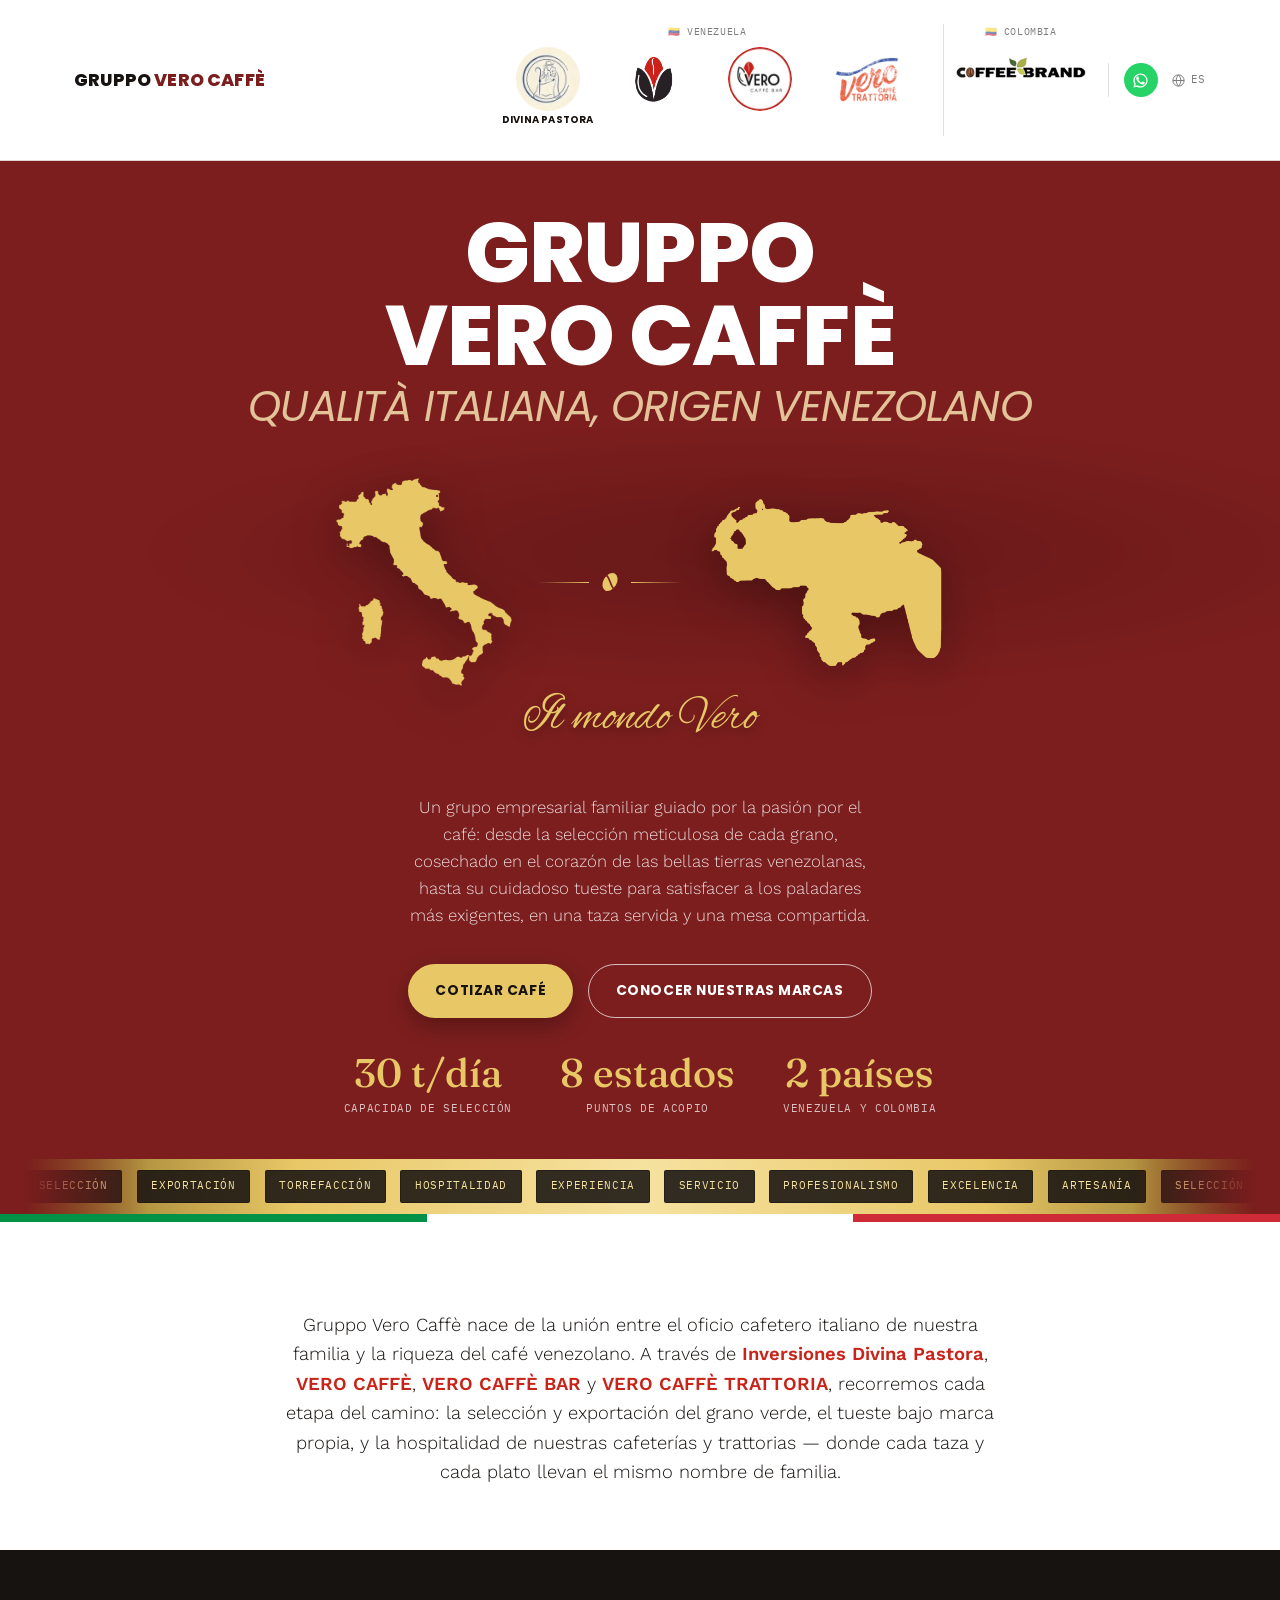
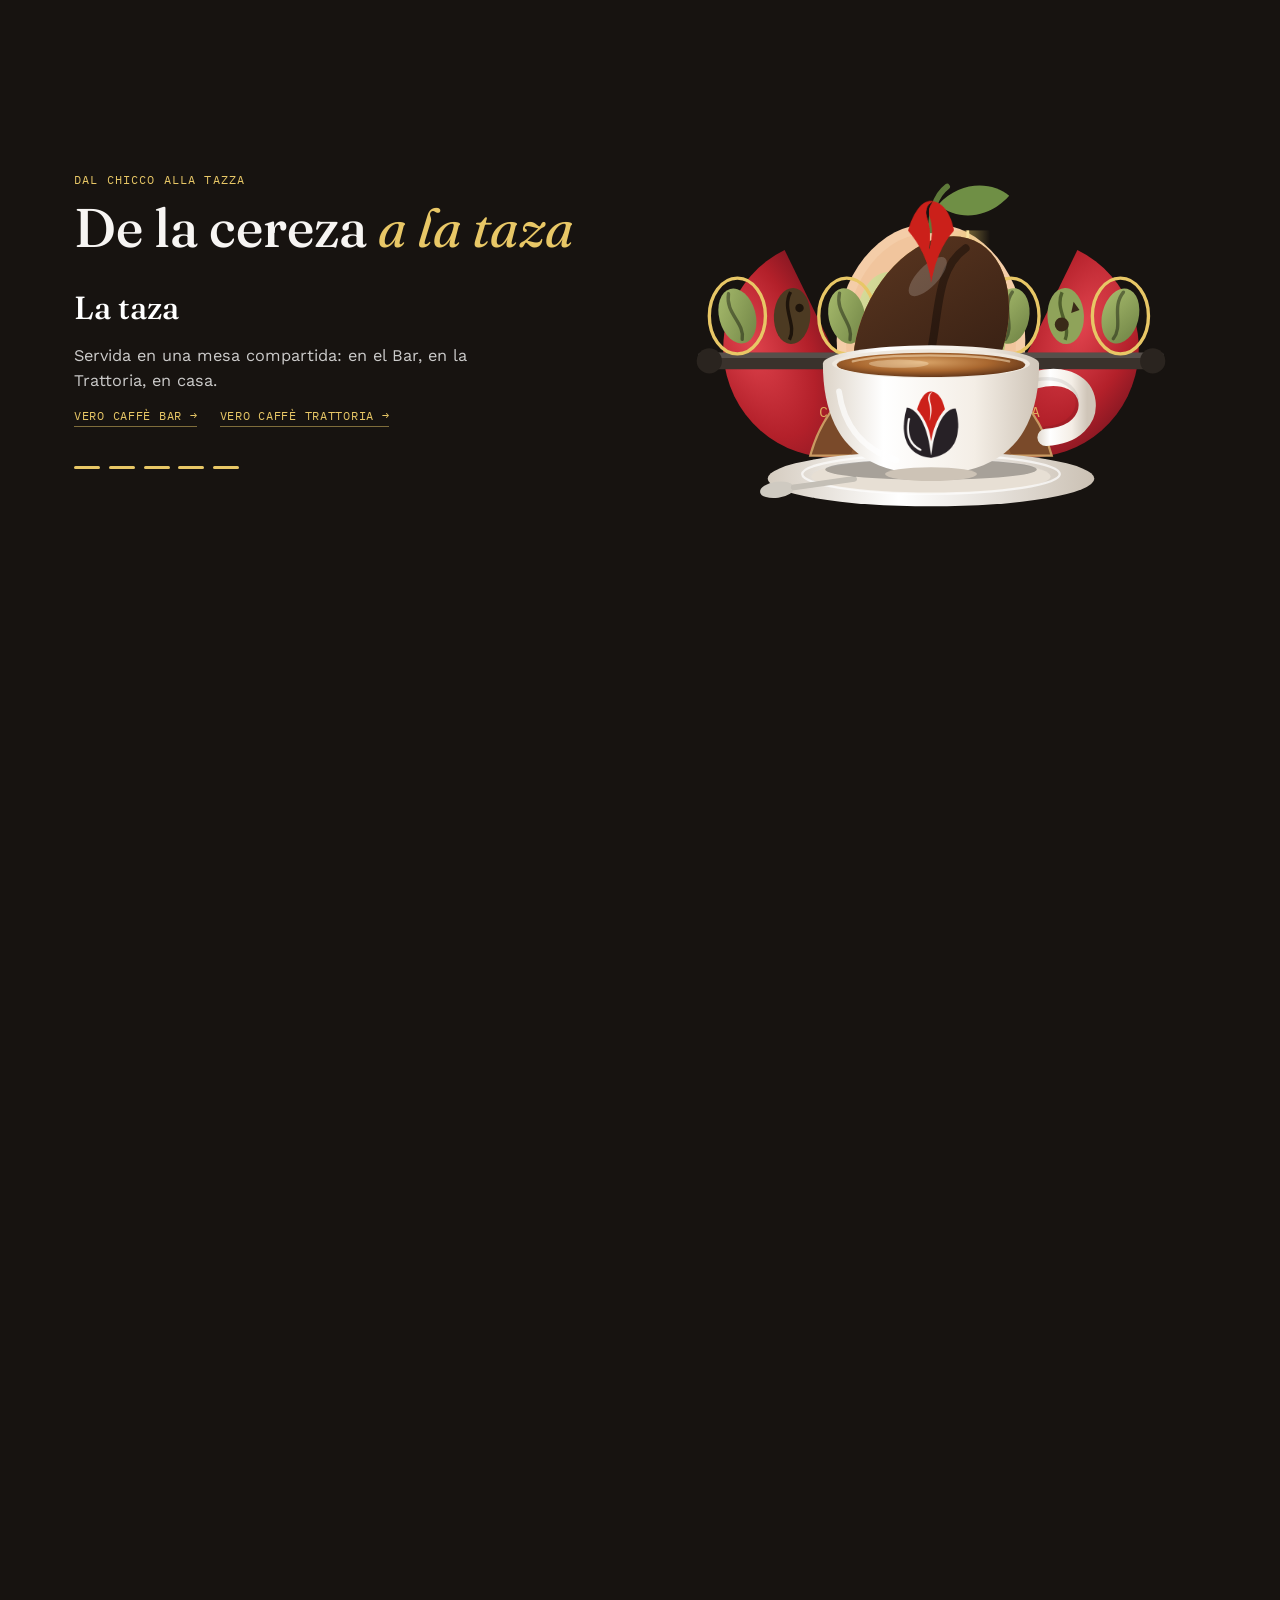
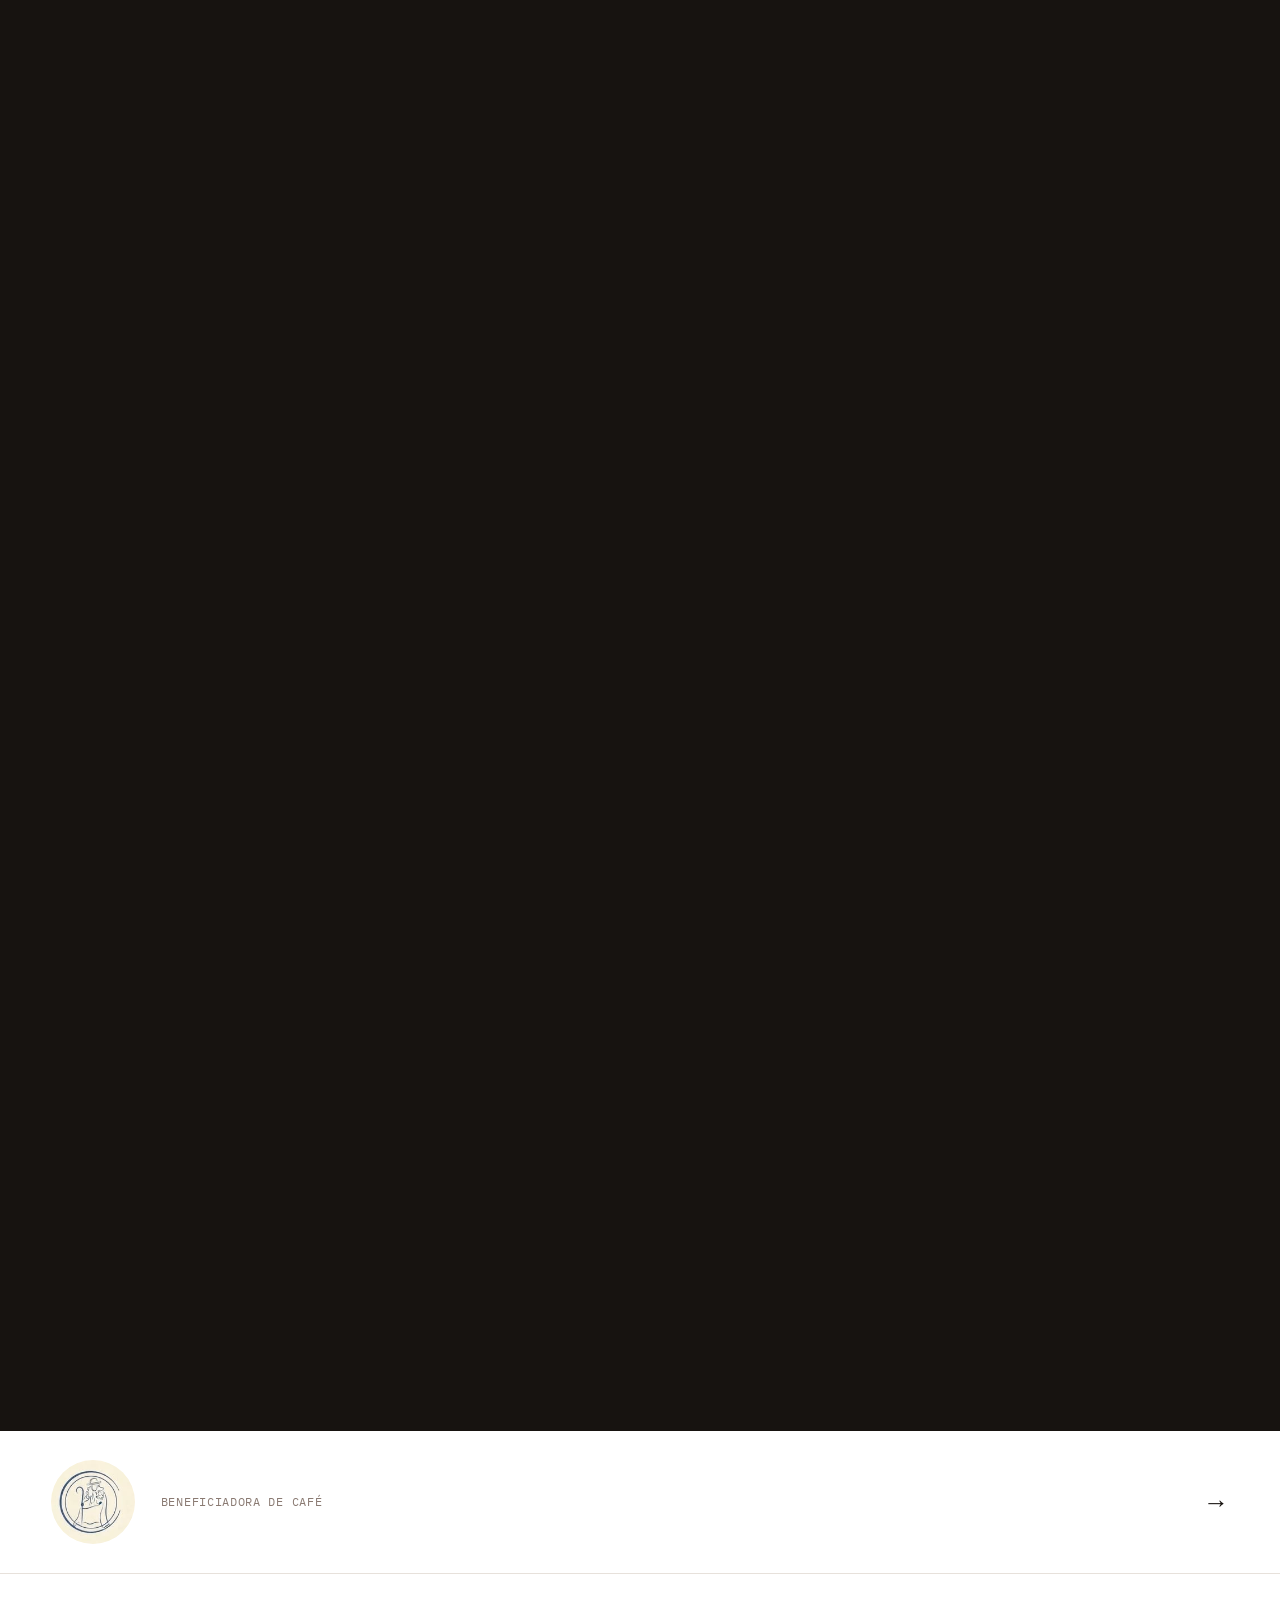
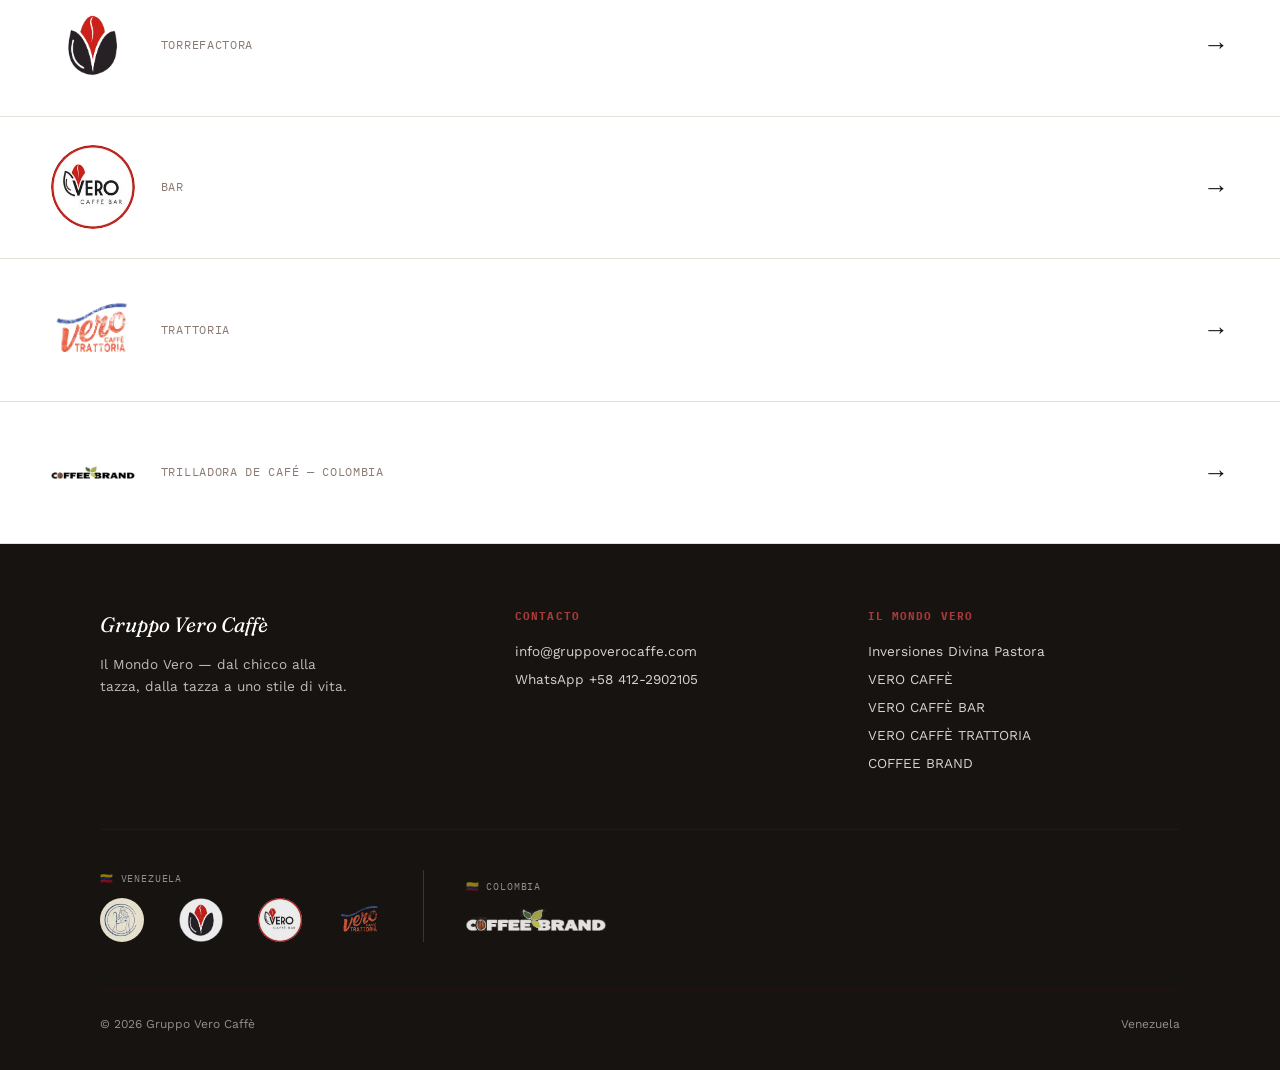
==== index.html @ 120a9f5c "Subir los botones de la portada antes del parrafo en movil para que se vean en la primera pantalla C" ====
<!DOCTYPE html>
<html lang="es">
<head>
<meta charset="UTF-8">
<meta name="viewport" content="width=device-width, initial-scale=1.0">
<title>Gruppo Vero Caffè — Il Mondo Vero</title>
<link rel="preconnect" href="https://fonts.googleapis.com">
<link rel="preconnect" href="https://fonts.gstatic.com" crossorigin>
<link href="https://fonts.googleapis.com/css2?family=Fraunces:ital,opsz,wght@0,9..144,300;0,9..144,500;0,9..144,600;1,9..144,400;1,9..144,500&family=Work+Sans:wght@300;400;500;600&family=IBM+Plex+Mono:wght@400;500&family=Poppins:wght@700;800;900&family=Alex+Brush&display=swap" rel="stylesheet">
<link rel="stylesheet" href="styles.css?v=28">
<style>
  /* Inicio — blanco limpio, acentos rojo/verde (herencia italiana), cada marca con su propio color */
  :root{
    --espresso: #171310;
    --espresso-2: #241C18;
    --brass: #7C1E1E;
    --brass-light: #A83A3A;
    --it-green: #009246;
    --cream: #FFFFFF;
    --cream-2: #F7F5F3;
    --line: #E7E1DB;
    --gold-soft: #E3C39A;
  }
  body{ background:#FFFFFF; }
  header{ background:#ffffff; border-bottom-color:rgba(124,30,30,0.2); }
  .footer-bottom{ border-top-color:rgba(124,30,30,0.2); }
  .footer-logos{ border-top-color:rgba(124,30,30,0.2); }

  .hero{
    background:var(--brass);
    color:var(--cream);
    padding:5rem 1.5rem 4.5rem;
  }
  .hero .eyebrow{ color:var(--gold-soft); }
  .hero .eyebrow::before{ background:var(--gold-soft); }
  h1.hero-title{ text-shadow:none; }
  h1.hero-title em{ color:var(--gold-soft); }
  .hero-sub{ color:rgba(255,255,255,0.82); }
  .hero-loc{ color:rgba(255,255,255,0.6); opacity:0.85; }

  .tag{
    background:#fff;
    border:1px solid var(--line);
    color:var(--brass);
  }

  .brand-card, .brand-card.tint-vero, .brand-card.tint-dp, .brand-card.tint-warm{
    background:#fff;
    border:1px solid var(--line);
    box-shadow:0 4px 16px rgba(30,18,16,0.06);
    border-radius:18px;
  }
  .brand-card:hover{ transform:translateY(-4px); box-shadow:0 10px 26px rgba(30,18,16,0.12); }
  .brand-card span{ color:var(--espresso-2); }
  .brand-card.tint-vero:hover{ border-color:rgba(124,30,30,0.4); }
  .brand-card.tint-dp:hover{ border-color:rgba(0,106,175,0.4); }
  .brand-card.tint-warm:hover{ border-color:rgba(176,141,87,0.4); }

  .tricolore{ display:flex; height:8px; width:100%; }
  .tricolore span{ flex:1; }
  .tricolore span:nth-child(1){ background:#009246; }
  .tricolore span:nth-child(2){ background:#FFFFFF; }
  .tricolore span:nth-child(3){ background:#CE2B37; }

  /* HERO — layout partido, tipografía enorme, ilustración propia */
  .hero{ padding:0; overflow:visible; }
  .hero-split{
    max-width:1320px; margin:0 auto;
    display:grid; grid-template-columns:1fr;
    min-height:0;
  }
  .hero{ --hero-gap:clamp(2rem, 4.2vw, 3.2rem); }
  .hero-copy{ padding:0 1.5rem 0; position:relative; z-index:2; min-width:0; text-align:center; }
  .hero-copy .eyebrow{ margin-bottom:1.8rem; justify-content:center; }
  h1.hero-mega{
    font-family:'Poppins', sans-serif;
    font-weight:800;
    font-size:clamp(2.8rem, 6.6vw, 5.6rem);
    line-height:0.98;
    letter-spacing:-0.01em;
    text-transform:uppercase;
    color:var(--cream);
  }
  h1.hero-mega .line2{
    display:block;
    font-style:italic; font-weight:400;
    color:var(--gold-soft);
    font-size:0.5em;
    margin-top:0.5rem;
  }
  .hero-copy .hero-sub{ margin:var(--hero-gap) auto 0; max-width:46ch; text-align:center; }
  /* Botones y cifras de la portada */
  .hero-cta{
    display:flex; flex-wrap:wrap; justify-content:center; gap:0.9rem;
    margin-top:2.2rem;
  }
  .btn-hero{
    display:inline-flex; align-items:center; justify-content:center;
    padding:0.95rem 1.7rem; border-radius:999px;
    font-family:'Poppins', sans-serif; font-weight:700; font-size:0.86rem;
    letter-spacing:0.04em; text-transform:uppercase;
    transition:transform 0.25s ease, box-shadow 0.25s ease, background 0.25s ease, color 0.25s ease;
  }
  .btn-hero-primary{
    background:#E8C766; color:#171310;
    box-shadow:0 8px 22px rgba(0,0,0,0.28);
  }
  .btn-hero-primary:hover{ transform:translateY(-2px); box-shadow:0 12px 28px rgba(0,0,0,0.34); background:#F6E2A0; }
  .btn-hero-ghost{
    border:1.5px solid rgba(255,255,255,0.7); color:#fff;
  }
  .btn-hero-ghost:hover{ background:#fff; color:var(--brass); transform:translateY(-2px); }
  .btn-hero:focus-visible{ outline:3px solid #fff; outline-offset:3px; }
  .hero-proof{
    list-style:none; display:flex; flex-wrap:wrap; justify-content:center;
    gap:1.2rem 3rem; margin-top:2.2rem;
  }
  .hero-proof li{ text-align:center; min-width:9rem; }
  .hero-proof strong{
    display:block; font-family:'Fraunces', serif; font-weight:500;
    font-size:clamp(1.9rem, 3.4vw, 2.5rem); line-height:1; color:#E8C766;
  }
  .hero-proof span{
    display:block; margin-top:0.4rem;
    font-family:'IBM Plex Mono', monospace; font-size:0.68rem;
    letter-spacing:0.06em; text-transform:uppercase; color:rgba(255,255,255,0.72);
  }
  #marcas{ scroll-margin-top:110px; }

  /* Móvil: los botones suben, antes del párrafo largo */
  @media (max-width:820px){
    .hero-copy{ display:flex; flex-direction:column; align-items:center; }
    .hero-copy .hero-cta{ order:1; margin-top:var(--hero-gap); }
    .hero-copy .hero-sub{ order:2; margin-top:2rem; }
    .hero-copy .hero-proof{ order:3; }
    .hero-copy .hero-tags-wrap{ order:4; align-self:stretch; }
    .btn-hero{ min-width:15.5rem; }
  }

  /* Entrada de la portada: una sola vez, sutil */
  @keyframes heroRise{ from{ opacity:0; transform:translateY(18px); } to{ opacity:1; transform:none; } }
  @keyframes mapFromLeft{ from{ opacity:0; transform:translateX(-26px); } to{ opacity:1; transform:none; } }
  @keyframes mapFromRight{ from{ opacity:0; transform:translateX(26px); } to{ opacity:1; transform:none; } }
  @keyframes linkGrow{ from{ opacity:0; transform:scaleX(0.2); } to{ opacity:1; transform:none; } }
  h1.hero-mega, .hero-art-signature, .hero-copy .hero-sub, .hero-cta, .hero-proof{
    animation:heroRise 0.8s cubic-bezier(.2,.7,.2,1) both;
  }
  h1.hero-mega{ animation-delay:0.05s; }
  .hero-maps .map-it{ animation:mapFromLeft 0.9s cubic-bezier(.2,.7,.2,1) 0.3s both; }
  .hero-maps .map-ve{ animation:mapFromRight 0.9s cubic-bezier(.2,.7,.2,1) 0.3s both; }
  .map-link{ animation:linkGrow 0.7s ease 0.85s both; }
  .hero-art-signature{ animation-delay:1s; }
  .hero-copy .hero-sub{ animation-delay:1.1s; }
  .hero-cta{ animation-delay:1.2s; }
  .hero-proof{ animation-delay:1.3s; }

  .hero-copy .hero-tags-wrap{
    margin-top:2.6rem;
    padding:0.7rem 0;
    background:linear-gradient(90deg, #8a6d24 0%, #e8c766 22%, #f6e2a0 50%, #e8c766 78%, #8a6d24 100%);
    box-shadow:0 4px 18px rgba(0,0,0,0.25);
  }
  .hero-copy .hero-tags-wrap .tag{
    background:rgba(23,19,16,0.88);
    border-color:rgba(23,19,16,0.5);
    color:#F6E2A0;
  }

  .hero-art{
    position:relative;
    display:flex; align-items:center; justify-content:center;
    min-height:0;
    padding:var(--hero-gap) 1.5rem 0;
    background:
      radial-gradient(ellipse 70% 60% at 60% 40%, rgba(0,0,0,0.16), transparent 70%);
  }
  .hero-art svg{ width:min(60%, 280px); height:auto; }
  .hero-art-stack{ display:flex; flex-direction:column; align-items:center; gap:0.4rem; }
  .hero-head{ padding:3.2rem 1.5rem 0; text-align:center; }
  .hero-maps{ display:flex; align-items:center; justify-content:center; gap:clamp(0.6rem, 2.4vw, 1.6rem); }
  .hero-maps img{ height:auto; filter:drop-shadow(0 14px 24px rgba(0,0,0,0.3)); }
  .hero-maps .map-it{ width:clamp(96px, 15vw, 176px); }
  .hero-maps .map-ve{ width:clamp(124px, 20vw, 236px); }
  .map-link{ display:flex; align-items:center; gap:0.5rem; }
  .map-line{ display:block; width:clamp(18px, 4vw, 56px); height:1px; background:linear-gradient(90deg, transparent, #E8C766); }
  .map-line:last-child{ background:linear-gradient(90deg, #E8C766, transparent); }
  .hero-art .map-bean{ width:clamp(16px, 2.2vw, 26px); height:auto; flex:0 0 auto; }
  .hero-art-signature{
    font-family:'Alex Brush', cursive;
    font-size:clamp(2.1rem, 4.2vw, 3rem);
    line-height:1.05;
    color:#E8C766;
    text-shadow:0 4px 12px rgba(0,0,0,0.35);
  }
  .hero-art-caption{ display:none; }

  /* BRAND INDEX — lista editorial en vez de tarjetas */
  .brand-index{ border-top:1px solid var(--espresso); }
  .brand-index-item{
    display:flex; align-items:center; gap:1.6rem;
    padding:1.8rem clamp(1.5rem,4vw,4rem);
    border-bottom:1px solid var(--line);
    position:relative; overflow:hidden;
  }
  .brand-index-item::before{
    content:""; position:absolute; inset:0;
    background:var(--row-accent, var(--brass));
    transform:translateX(-101%);
    transition:transform 0.45s cubic-bezier(.65,0,.35,1);
    z-index:0;
  }
  .brand-index-item:hover::before{ transform:translateX(0); }
  .brand-index-logo-box{
    width:84px; height:84px; flex:0 0 auto;
    display:flex; align-items:center; justify-content:center;
    position:relative; z-index:1;
  }
  .brand-index-logo{
    max-width:100%; max-height:100%; width:auto; height:auto;
    object-fit:contain; display:block;
    filter:none;
  }
  .brand-index-logo.round{
    width:84px; height:84px; border-radius:50%; object-fit:cover;
  }
  .brand-index-tag{
    font-family:'IBM Plex Mono', monospace; font-size:0.72rem;
    letter-spacing:0.06em; text-transform:uppercase; color:#8a7a72;
    position:relative; z-index:1; transition:color 0.3s ease;
    min-width:14ch;
  }
  .brand-index-arrow{
    font-size:1.6rem; font-family:'Fraunces', serif; position:relative; z-index:1;
    transition:transform 0.35s ease, color 0.3s ease;
    margin-left:auto;
  }
  .brand-index-item:hover .brand-index-tag,
  .brand-index-item:hover .brand-index-arrow{ color:#fff; }
  .brand-index-item:hover .brand-index-arrow{ transform:translateX(10px); }
  @media (max-width:640px){
    .brand-index-item{ gap:1rem; padding:1.4rem 1.5rem; }
    .brand-index-logo-box{ width:56px; height:56px; }
    .brand-index-logo.round{ width:56px; height:56px; }
    .brand-index-tag{ font-size:0.62rem; min-width:0; }
  }

  /* HISTORIA — de la cereza a la taza (avanza con el scroll) */
  .story{ --hdr:96px; --open:0; --selin:0; --sel:0; --bean:0; --roast:0; --grind:0; --cup:0; --pop:0;
    position:relative; height:520vh; background:var(--espresso); color:#F7F5F3; }
  .story-stage{
    position:sticky; top:var(--hdr); height:calc(100vh - var(--hdr)); min-height:520px;
    max-width:1180px; margin:0 auto; padding:0 1.5rem;
    display:grid; grid-template-columns:1fr 1fr; align-items:center; gap:2rem;
  }
  .story-copy{ position:relative; min-height:15rem; }
  .story-kicker{ font-family:'IBM Plex Mono', monospace; font-size:0.72rem; letter-spacing:0.1em; text-transform:uppercase; color:#E8C766; }
  .story-title{ font-family:'Fraunces', serif; font-weight:500; font-size:clamp(2rem, 4.4vw, 3.4rem); line-height:1.05; margin:0.6rem 0 1.6rem; }
  .story-title em{ font-style:italic; font-weight:400; color:#E8C766; }
  .story-steps{ position:relative; min-height:9.5rem; }
  .story-step{ position:absolute; inset:0 auto auto 0; opacity:0; transform:translateY(14px); transition:opacity .5s ease, transform .5s ease; pointer-events:none; max-width:40ch; }
  .story-step.on{ opacity:1; transform:none; pointer-events:auto; }
  .story-step h3{ font-family:'Fraunces', serif; font-weight:500; font-size:clamp(1.5rem, 2.6vw, 2rem); color:#fff; }
  .story-step p{ margin-top:0.6rem; color:rgba(255,255,255,0.78); font-size:1.02rem; line-height:1.55; }
  .story-links{ display:flex; flex-wrap:wrap; gap:0.5rem 1.4rem; margin-top:0.9rem; }
  .story-step a{ display:inline-block; color:#E8C766; font-family:'IBM Plex Mono', monospace; font-size:0.74rem; letter-spacing:0.06em; text-transform:uppercase; border-bottom:1px solid rgba(232,199,102,0.5); }
  .story-dots{ display:flex; gap:0.55rem; margin-top:2rem; }
  .story-dots span{ width:26px; height:3px; border-radius:2px; background:rgba(255,255,255,0.22); transition:background .4s ease; }
  .story-dots span.on{ background:#E8C766; }
  .story-art{ display:flex; justify-content:center; }
  .story-art svg{ width:min(100%, 460px); height:auto; overflow:visible; }
  .story-art svg *{ transform-box:view-box; }

  /* capas de la escena: solo opacity y transform */
  #st-cherry{ opacity:calc(1 - var(--selin)); }
  #st-half-l{ transform-origin:200px 310px; transform:translateX(calc(var(--open) * -44px)) rotate(calc(var(--open) * -26deg)); }
  #st-half-r{ transform-origin:200px 310px; transform:translateX(calc(var(--open) * 44px)) rotate(calc(var(--open) * 26deg)); }
  #st-pulp{ opacity:clamp(0, calc(var(--open) * 2), 1); }
  #st-twin{ transform-origin:200px 216px; transform:scale(calc(0.8 + var(--open) * 0.2)); }
  #st-leaf{ transform-origin:200px 122px; opacity:calc(1 - var(--open)); transform:rotate(calc(var(--open) * 30deg)); }
  #st-beanwrap{ transform-origin:200px 215px; opacity:calc(var(--bean) * (1 - var(--grind))); transform:scale(calc(0.7 + var(--bean) * 0.3 - var(--grind) * 0.35)); }
  #st-sort{ opacity:calc(var(--selin) * (1 - var(--bean))); transform-origin:200px 300px; transform:translateY(-62px) scale(1.22); }
  .sb-x{ opacity:calc(1 - clamp(0, (var(--sel) - var(--t)) * 6, 1)); transform:translateY(calc(clamp(0, (var(--sel) - var(--t)) * 6, 1) * 92px)); }
  .sb-g .sb-ring{ opacity:clamp(0, calc((var(--sel) - var(--t) - 0.04) * 6), 1); }
  #st-scan{ transform:translateX(calc(34px + var(--sel) * 332px)); opacity:calc(clamp(0, var(--sel) * 20, 1) * clamp(0, (1 - var(--sel)) * 20, 1)); }
  .st-lbl{ font-family:'IBM Plex Mono', monospace; font-size:11px; letter-spacing:.14em; fill:#E8C766; opacity:.85; }
  #st-bean-md{ opacity:clamp(0, calc(var(--roast) * 2), 1); }
  #st-bean-dk{ opacity:clamp(0, calc(var(--roast) * 2 - 1), 1); }
  #st-glow{ opacity:calc(var(--roast) * (1 - var(--grind)) * .9); }
  #st-heat{ opacity:calc(var(--roast) * (1 - var(--grind))); }
  #st-heat path{ animation:stHeat 1.6s ease-in-out infinite; }
  #st-heat path:nth-child(2){ animation-delay:.25s; } #st-heat path:nth-child(3){ animation-delay:.5s; }
  #st-ground{ opacity:calc(var(--grind) * (1 - var(--cup))); transform-origin:200px 300px; transform:scale(calc(0.6 + var(--grind) * 0.4)); }
  #st-cup{ opacity:var(--cup); transform:translateY(calc((1 - var(--cup)) * 26px)); }
  #st-steam path{ animation:stSteam 3s ease-in-out infinite; opacity:0; }
  #st-pop{ transform-origin:200px 168px; opacity:var(--pop); transform:translateY(calc((1 - var(--pop)) * 46px)) scale(calc(0.35 + var(--pop) * 0.65)); }
  #st-pop-in{ animation:stFloat 3.4s ease-in-out infinite; }
  @keyframes stFloat{ 0%,100%{ transform:translateY(0); } 50%{ transform:translateY(-7px); } }
  #st-steam path:nth-child(2){ animation-delay:.9s; } #st-steam path:nth-child(3){ animation-delay:1.8s; }
  @keyframes stHeat{ 0%,100%{ transform:translateY(0); opacity:.55; } 50%{ transform:translateY(-8px); opacity:1; } }
  @keyframes stSteam{ 0%{ transform:translateY(10px); opacity:0; } 35%{ opacity:.75; } 100%{ transform:translateY(-26px); opacity:0; } }

  /* sin movimiento (o sin JS): todo visible, en lista */
  .story.static{ height:auto; }
  .story.static .story-stage{ position:static; height:auto; padding-top:4rem; padding-bottom:4rem; --open:1; --selin:1; --sel:1; --bean:1; --roast:1; --grind:1; --cup:1; --pop:1; }
  .story.static #st-cup{ --cup:1; }
  .story.static .story-steps{ min-height:0; display:grid; gap:1.6rem; }
  .story.static .story-step{ position:static; opacity:1; transform:none; }
  .story.static .story-dots{ display:none; }
  .story.static .story-steam, .story.static #st-steam path{ animation:none; }
  @media (prefers-reduced-motion: reduce){ #st-heat path, #st-steam path, #st-pop-in{ animation:none; } }
  @media (max-width:820px){
    .story{ height:440vh; }
    .story-stage{ grid-template-columns:1fr; grid-template-rows:auto 1fr; align-content:start; gap:0.5rem; padding-top:1rem; min-height:0; }
    .story-art{ order:-1; } .story-art svg{ width:min(64vw, 250px); }
    .story-title{ margin-bottom:0.8rem; font-size:1.8rem; }
    .story-copy{ text-align:center; } .story-step{ left:0; right:0; margin:0 auto; } .story-links{ justify-content:center; }
    .story-dots{ justify-content:center; margin-top:1rem; }
    .story-steps{ min-height:12.5rem; }
    .story-step p{ font-size:.95rem; }
  }
</style>
</head>
<body>

<header>
  <nav>
    <a href="index.html" class="brand">Gruppo <span>Vero Caffè</span></a>
    <button class="nav-toggle" aria-label="Abrir menú" aria-expanded="false" id="navToggle">☰</button>
    <div class="navlinks" id="navLinks">
  <div class="nav-country-group">
    <span class="nav-country-label">🇻🇪 Venezuela</span>
    <div class="nav-country-logos">
      <a href="divina-pastora.html" class="nav-logo-link nav-logo-stack"><img src="assets/divina-ig-profile.jpg?v=1" class="nav-logo round" alt="Divina Pastora"><span class="nav-logo-caption">Divina Pastora</span></a>
      <a href="vero-caffe.html" class="nav-logo-link"><img src="assets/vero-mark.png?v=1" class="nav-logo" alt="Vero Caffè"></a>
      <a href="vero-caffe-bar.html" class="nav-logo-link"><img src="assets/verocaffebar-logo.jpg?v=1" class="nav-logo round" alt="Vero Caffè Bar"></a>
      <a href="vero-caffe-trattoria.html" class="nav-logo-link"><img src="assets/trattoria-logo-icon.png?v=1" class="nav-logo" alt="Vero Caffè Trattoria"></a>
    </div>
  </div>
  <div class="nav-country-divider"></div>
  <div class="nav-country-group">
    <span class="nav-country-label">🇨🇴 Colombia</span>
    <div class="nav-country-logos">
      <a href="coffee-brand.html" class="nav-logo-link"><img src="assets/coffeebrand-icon.png?v=3" class="nav-logo-wordmark" alt="Coffee Brand"></a>
    </div>
  </div>
      <div class="header-icons">
        <a href="https://wa.me/584122902105" target="_blank" rel="noopener" aria-label="WhatsApp" class="ic-whatsapp"><svg viewBox="0 0 24 24" fill="currentColor"><path d="M17.47 14.38c-.3-.15-1.76-.87-2.03-.97-.27-.1-.47-.15-.67.15-.2.3-.77.97-.94 1.16-.17.2-.35.22-.64.08-.3-.15-1.26-.46-2.39-1.48-.88-.79-1.48-1.76-1.65-2.06-.17-.3-.02-.46.13-.6.13-.14.3-.35.44-.52.15-.17.2-.3.3-.5.1-.2.05-.37-.02-.52-.08-.15-.67-1.61-.92-2.21-.24-.58-.49-.5-.67-.51-.17 0-.37-.01-.57-.01-.2 0-.52.07-.79.37-.27.3-1.04 1.02-1.04 2.48s1.07 2.87 1.21 3.07c.15.2 2.1 3.2 5.08 4.49.71.3 1.26.49 1.69.62.72.23 1.36.2 1.87.12.57-.09 1.76-.72 2.01-1.42.25-.69.25-1.29.17-1.41-.07-.13-.27-.2-.57-.35z"/><path d="M12 2C6.49 2 2 6.49 2 12c0 1.76.46 3.48 1.35 5L2 22l5.13-1.34A9.96 9.96 0 0 0 12 22c5.51 0 10-4.49 10-10S17.51 2 12 2zm0 18.16h-.003a8.2 8.2 0 0 1-4.176-1.144l-.3-.178-3.043.792.813-2.968-.196-.305A8.18 8.18 0 0 1 3.84 12c0-4.52 3.68-8.2 8.2-8.2 2.19 0 4.25.85 5.8 2.4a8.15 8.15 0 0 1 2.4 5.8c0 4.52-3.68 8.16-8.24 8.16z"/></svg></a>
        <details class="lang-switch">
        <summary><svg viewBox="0 0 24 24" fill="none" stroke="currentColor" stroke-width="1.6"><circle cx="12" cy="12" r="9"/><path d="M3 12h18M12 3c2.4 2.5 3.7 5.7 3.7 9s-1.3 6.5-3.7 9c-2.4-2.5-3.7-5.7-3.7-9s1.3-6.5 3.7-9z"/></svg><span>ES</span></summary>
        <div class="lang-menu">
          <a href="#" class="active">Español <small>ES</small></a>
          <a href="#" class="soon">English <small>próx.</small></a>
          <a href="#" class="soon">Italiano <small>próx.</small></a>
          <a href="#" class="soon">Русский <small>próx.</small></a>
          <a href="#" class="soon">中文 <small>próx.</small></a>
        </div>
      </details>
      </div>
    </div>
  </nav>
</header>

<section class="hero" id="inicio">
  <div class="hero-split">
    <div class="hero-head">
      <h1 class="hero-mega">Gruppo<br>Vero Caffè<span class="line2">Qualità italiana, origen venezolano</span></h1>
    </div>
    <div class="hero-art">
      <div class="hero-art-stack">
        <div class="hero-maps">
          <img class="map-it" src="assets/italy-map-gold.png?v=1" alt="Mapa de Italia">
          <div class="map-link" aria-hidden="true">
            <span class="map-line"></span>
            <svg class="map-bean" viewBox="0 0 24 24"><ellipse cx="12" cy="12" rx="6.2" ry="9" transform="rotate(30 12 12)" fill="#E8C766"/><path d="M8.6 5.8c3.6 2.6 3.6 9.8 6.8 12.4" stroke="#7C1E1E" stroke-width="1.5" fill="none" stroke-linecap="round"/></svg>
            <span class="map-line"></span>
          </div>
          <img class="map-ve" src="assets/venezuela-map-gold.png?v=1" alt="Mapa de Venezuela">
        </div>
        <span class="hero-art-signature">Il mondo Vero</span>
      </div>
      <div class="hero-art-caption">Il Mondo Vero — dal chicco alla tazza, dalla tazza a uno stile di vita</div>
    </div>
    <div class="hero-copy">
      <p class="hero-sub">Un grupo empresarial familiar guiado por la pasión por el café: desde la selección meticulosa de cada grano, cosechado en el corazón de las bellas tierras venezolanas, hasta su cuidadoso tueste para satisfacer a los paladares más exigentes, en una taza servida y una mesa compartida.</p>
      <div class="hero-cta">
        <a href="divina-pastora.html#cotizacion" class="btn-hero btn-hero-primary">Cotizar café</a>
        <a href="#marcas" class="btn-hero btn-hero-ghost">Conocer nuestras marcas</a>
      </div>
      <ul class="hero-proof" aria-label="Cifras del grupo">
        <li><strong>30 t/día</strong><span>Capacidad de selección</span></li>
        <li><strong>8 estados</strong><span>Puntos de acopio</span></li>
        <li><strong>2 países</strong><span>Venezuela y Colombia</span></li>
      </ul>
      <div class="hero-tags-wrap">
        <div class="hero-tags">
          <span class="tag">SELECCIÓN</span>
          <span class="tag">EXPORTACIÓN</span>
          <span class="tag">TORREFACCIÓN</span>
          <span class="tag">HOSPITALIDAD</span>
          <span class="tag">EXPERIENCIA</span>
          <span class="tag">SERVICIO</span>
          <span class="tag">PROFESIONALISMO</span>
          <span class="tag">EXCELENCIA</span>
          <span class="tag">ARTESANÍA</span>
          <span class="tag" aria-hidden="true">SELECCIÓN</span>
          <span class="tag" aria-hidden="true">EXPORTACIÓN</span>
          <span class="tag" aria-hidden="true">TORREFACCIÓN</span>
          <span class="tag" aria-hidden="true">HOSPITALIDAD</span>
          <span class="tag" aria-hidden="true">EXPERIENCIA</span>
          <span class="tag" aria-hidden="true">SERVICIO</span>
          <span class="tag" aria-hidden="true">PROFESIONALISMO</span>
          <span class="tag" aria-hidden="true">EXCELENCIA</span>
          <span class="tag" aria-hidden="true">ARTESANÍA</span>
        </div>
      </div>
    </div>
  </div>
</section>

<div class="tricolore"><span></span><span></span><span></span></div>

<section class="intro">
  <p>Gruppo Vero Caffè nace de la unión entre el oficio cafetero italiano de nuestra familia y la riqueza del café venezolano. A través de <strong>Inversiones Divina Pastora</strong>, <strong>VERO CAFFÈ</strong>, <strong>VERO CAFFÈ BAR</strong> y <strong>VERO CAFFÈ TRATTORIA</strong>, recorremos cada etapa del camino: la selección y exportación del grano verde, el tueste bajo marca propia, y la hospitalidad de nuestras cafeterías y trattorias — donde cada taza y cada plato llevan el mismo nombre de familia.</p>
</section>

<section class="story static" id="historia" aria-label="De la cereza a la taza">
  <div class="story-stage">
    <div class="story-copy">
      <div class="story-kicker">Dal chicco alla tazza</div>
      <h2 class="story-title">De la cereza <em>a la taza</em></h2>
      <div class="story-steps">
        <div class="story-step on" data-step="0">
          <h3>La cereza</h3>
          <p>Madura en las montañas cafeteras de Venezuela. Dentro de cada fruto se esconden dos granos.</p>
        </div>
        <div class="story-step" data-step="1">
          <h3>La selección</h3>
          <p>Cada grano pasa por clasificación óptica y por tamaño, densidad y color. Solo el mejor sigue adelante.</p>
          <div class="story-links">
            <a href="divina-pastora.html">Inversiones Divina Pastora →</a>
            <a href="coffee-brand.html">Coffee Brand →</a>
          </div>
        </div>
        <div class="story-step" data-step="2">
          <h3>El tueste</h3>
          <p>El grano verde, ya seleccionado por tamaño, densidad y color, se lleva a su punto con técnica italiana.</p>
<div class="story-links">
          <a href="vero-caffe.html">Vero Caffè →</a>
          </div>
        </div>
        <div class="story-step" data-step="3">
          <h3>La molienda</h3>
          <p>Se muele justo antes de servir, para que el café conserve todas sus propiedades sensoriales.</p>
<div class="story-links">
          <a href="vero-caffe.html">Vero Caffè →</a>
          </div>
        </div>
        <div class="story-step" data-step="4">
          <h3>La taza</h3>
          <p>Servida en una mesa compartida: en el Bar, en la Trattoria, en casa.</p>
<div class="story-links">
          <a href="vero-caffe-bar.html">Vero Caffè Bar →</a>
          <a href="vero-caffe-trattoria.html">Vero Caffè Trattoria →</a>
          </div>
        </div>
      </div>
      <div class="story-dots" aria-hidden="true"><span class="on"></span><span></span><span></span><span></span><span></span></div>
    </div>
    <div class="story-art" aria-hidden="true">
      <svg viewBox="0 0 400 400">
        <defs>
          <radialGradient id="stRed" cx="35%" cy="30%" r="80%"><stop offset="0" stop-color="#E0434D"/><stop offset="0.6" stop-color="#B3202A"/><stop offset="1" stop-color="#7C1520"/></radialGradient>
          <radialGradient id="stGlow" cx="50%" cy="50%" r="50%"><stop offset="0" stop-color="#F59A3B" stop-opacity=".55"/><stop offset="1" stop-color="#F59A3B" stop-opacity="0"/></radialGradient>
          <linearGradient id="stScan" x1="0" y1="0" x2="1" y2="0"><stop offset="0" stop-color="#E8C766" stop-opacity="0"/><stop offset=".5" stop-color="#E8C766" stop-opacity=".45"/><stop offset="1" stop-color="#E8C766" stop-opacity="0"/></linearGradient>
          <linearGradient id="stBeanP" x1="0" y1="0" x2="1" y2="1"><stop offset="0" stop-color="#DCE0A0"/><stop offset="1" stop-color="#A9B96C"/></linearGradient>
          <linearGradient id="stBeanG" x1="0" y1="0" x2="1" y2="1"><stop offset="0" stop-color="#A9BD6E"/><stop offset="1" stop-color="#6E8244"/></linearGradient>
          <linearGradient id="stBeanM" x1="0" y1="0" x2="1" y2="1"><stop offset="0" stop-color="#C98B4A"/><stop offset="1" stop-color="#8A5526"/></linearGradient>
          <linearGradient id="stBeanD" x1="0" y1="0" x2="1" y2="1"><stop offset="0" stop-color="#5A3620"/><stop offset="1" stop-color="#2E1A10"/></linearGradient>
          <linearGradient id="stPorc" x1="0" y1="0" x2="1" y2="0"><stop offset="0" stop-color="#DDD4C8"/><stop offset=".28" stop-color="#FFFFFF"/><stop offset=".7" stop-color="#F4EEE6"/><stop offset="1" stop-color="#CFC5B8"/></linearGradient>
          <linearGradient id="stSaucer" x1="0" y1="0" x2="1" y2="0"><stop offset="0" stop-color="#D5CCC0"/><stop offset=".4" stop-color="#FFFFFF"/><stop offset="1" stop-color="#CBC1B4"/></linearGradient>
          <radialGradient id="stCrema" cx="45%" cy="40%" r="65%"><stop offset="0" stop-color="#D9A468"/><stop offset=".55" stop-color="#A9672F"/><stop offset="1" stop-color="#5A3016"/></radialGradient>
        </defs>
        <ellipse id="st-glow" cx="200" cy="215" rx="150" ry="150" fill="url(#stGlow)"/>
        <g id="st-cherry">
          <g id="st-pulp">
            <ellipse cx="200" cy="218" rx="82" ry="102" fill="#F4CDA8"/>
            <ellipse cx="200" cy="218" rx="74" ry="94" fill="#EFBF95" opacity=".55"/>
            <g id="st-twin">
              <g transform="rotate(-7 168 216)">
                <ellipse cx="168" cy="216" rx="33" ry="58" fill="url(#stBeanP)"/>
                <path d="M172 164 C156 200 184 232 166 272" stroke="#7E8A4B" stroke-width="5" fill="none" stroke-linecap="round"/>
                <ellipse cx="156" cy="190" rx="6" ry="16" fill="rgba(255,255,255,.35)" transform="rotate(12 156 190)"/>
              </g>
              <g transform="rotate(7 232 216)">
                <ellipse cx="232" cy="216" rx="33" ry="58" fill="url(#stBeanP)"/>
                <path d="M228 164 C244 200 216 232 234 272" stroke="#7E8A4B" stroke-width="5" fill="none" stroke-linecap="round"/>
                <ellipse cx="220" cy="190" rx="6" ry="16" fill="rgba(255,255,255,.35)" transform="rotate(12 220 190)"/>
              </g>
            </g>
          </g>
          <path id="st-half-l" d="M200 120 A95 95 0 0 0 200 310 Z" fill="url(#stRed)"/>
          <path id="st-half-r" d="M200 120 A95 95 0 0 1 200 310 Z" fill="url(#stRed)"/>
          <g id="st-leaf">
            <path d="M200 122 C200 100 206 90 214 84" stroke="#5E7A3A" stroke-width="5" fill="none" stroke-linecap="round"/>
            <path d="M206 100 C226 78 254 80 268 92 C250 112 224 114 206 100 Z" fill="#6F8F45"/>
          </g>
        </g>
        <g id="st-sort">
          <rect x="34" y="292" width="332" height="12" rx="6" fill="#3A322C"/>
          <rect x="34" y="292" width="332" height="4" rx="2" fill="rgba(255,255,255,.14)"/>
          <circle cx="42" cy="298" r="9" fill="#2A241F"/><circle cx="358" cy="298" r="9" fill="#2A241F"/>
          <g class="sb-g" style="--t:0.058"><ellipse class="sb-ring" cx="62" cy="266" rx="20" ry="27" fill="none" stroke="#E8C766" stroke-width="2.4"/><g transform="translate(62 266) rotate(-15)"><ellipse cx="0" cy="0" rx="13" ry="20" fill="url(#stBeanG)"/><path d="M-2 -17 C-8 -4 4 6 -1 17" stroke="rgba(0,0,0,.4)" stroke-width="2.4" fill="none" stroke-linecap="round"/></g></g>
          <g class="sb-x" style="--t:0.162"><g transform="translate(101 266) rotate(3)"><ellipse cx="0" cy="0" rx="13" ry="20" fill="#4C3A22"/><path d="M-2 -17 C-8 -4 4 6 -1 17" stroke="#1E140B" stroke-width="2.4" fill="none"/><circle cx="5" cy="-6" r="3" fill="#1E140B"/></g></g>
          <g class="sb-g" style="--t:0.266"><ellipse class="sb-ring" cx="140" cy="266" rx="20" ry="27" fill="none" stroke="#E8C766" stroke-width="2.4"/><g transform="translate(140 266) rotate(-11)"><ellipse cx="0" cy="0" rx="13" ry="20" fill="url(#stBeanG)"/><path d="M-2 -17 C-8 -4 4 6 -1 17" stroke="rgba(0,0,0,.4)" stroke-width="2.4" fill="none" stroke-linecap="round"/></g></g>
          <g class="sb-g" style="--t:0.369"><ellipse class="sb-ring" cx="179" cy="266" rx="20" ry="27" fill="none" stroke="#E8C766" stroke-width="2.4"/><g transform="translate(179 266) rotate(6)"><ellipse cx="0" cy="0" rx="13" ry="20" fill="url(#stBeanG)"/><path d="M-2 -17 C-8 -4 4 6 -1 17" stroke="rgba(0,0,0,.4)" stroke-width="2.4" fill="none" stroke-linecap="round"/></g></g>
          <g class="sb-x" style="--t:0.473"><g transform="translate(218 266) rotate(-8)"><ellipse cx="0" cy="4" rx="9" ry="14" fill="#D8CF7A"/><path d="M-1 -8 C-5 2 3 8 0 16" stroke="#8C8440" stroke-width="2" fill="none"/></g></g>
          <g class="sb-g" style="--t:0.576"><ellipse class="sb-ring" cx="257" cy="266" rx="20" ry="27" fill="none" stroke="#E8C766" stroke-width="2.4"/><g transform="translate(257 266) rotate(10)"><ellipse cx="0" cy="0" rx="13" ry="20" fill="url(#stBeanG)"/><path d="M-2 -17 C-8 -4 4 6 -1 17" stroke="rgba(0,0,0,.4)" stroke-width="2.4" fill="none" stroke-linecap="round"/></g></g>
          <g class="sb-x" style="--t:0.68"><g transform="translate(296 266) rotate(-2)"><ellipse cx="0" cy="0" rx="13" ry="20" fill="#8FA35A"/><path d="M-2 -17 C-8 -4 4 6 -1 17" stroke="#4F5F2C" stroke-width="2.4" fill="none"/><circle cx="-3" cy="6" r="5" fill="#3A2A18"/><path d="M6 -10 l4 6 -6 2z" fill="#3A2A18"/></g></g>
          <g class="sb-g" style="--t:0.784"><ellipse class="sb-ring" cx="335" cy="266" rx="20" ry="27" fill="none" stroke="#E8C766" stroke-width="2.4"/><g transform="translate(335 266) rotate(14)"><ellipse cx="0" cy="0" rx="13" ry="20" fill="url(#stBeanG)"/><path d="M-2 -17 C-8 -4 4 6 -1 17" stroke="rgba(0,0,0,.4)" stroke-width="2.4" fill="none" stroke-linecap="round"/></g></g>
          <g id="st-scan"><rect x="-16" y="205" width="32" height="100" fill="url(#stScan)"/><rect x="-1" y="205" width="2" height="100" fill="#F6E2A0"/></g>
          <text class="st-lbl" x="200" y="338" text-anchor="middle">CLASIFICACIÓN ÓPTICA</text>
        </g>
        <g id="st-beanwrap">
          <g transform="rotate(24 200 215)">
            <ellipse cx="200" cy="215" rx="62" ry="92" fill="url(#stBeanG)"/>
            <ellipse id="st-bean-md" cx="200" cy="215" rx="62" ry="92" fill="url(#stBeanM)"/>
            <ellipse id="st-bean-dk" cx="200" cy="215" rx="62" ry="92" fill="url(#stBeanD)"/>
            <path d="M196 132 C170 175 232 235 200 300" stroke="rgba(0,0,0,.38)" stroke-width="7" fill="none" stroke-linecap="round"/>
            <ellipse cx="176" cy="168" rx="9" ry="22" fill="rgba(255,255,255,.18)" transform="rotate(20 176 168)"/>
          </g>
        </g>
        <g id="st-heat" fill="none" stroke="#F59A3B" stroke-width="5" stroke-linecap="round">
          <path d="M150 330 q10 -14 0 -28 q-10 -14 0 -28"/>
          <path d="M200 340 q10 -14 0 -28 q-10 -14 0 -28"/>
          <path d="M250 330 q10 -14 0 -28 q-10 -14 0 -28"/>
        </g>
        <g id="st-ground">
          <path d="M95 318 C110 262 160 232 200 232 C240 232 290 262 305 318 Z" fill="#7A4A2A" stroke="#C99A62" stroke-width="2"/>
          <path d="M130 318 C142 280 172 258 200 258 C228 258 258 280 270 318 Z" fill="#8E5B35"/>
          <g fill="#C99A62"><circle cx="150" cy="290" r="4"/><circle cx="178" cy="272" r="3.5"/><circle cx="205" cy="268" r="4"/><circle cx="232" cy="280" r="3.5"/><circle cx="252" cy="300" r="4"/><circle cx="190" cy="298" r="3"/><circle cx="222" cy="304" r="3"/><circle cx="165" cy="308" r="3"/></g>
        </g>
        <g id="st-cup">
          <ellipse cx="200" cy="338" rx="142" ry="24" fill="url(#stSaucer)"/>
          <ellipse cx="200" cy="336" rx="104" ry="15" fill="#E7DFD4"/>
          <ellipse cx="200" cy="334" rx="112" ry="17" fill="none" stroke="#fff" stroke-opacity=".7" stroke-width="2"/>
          <g transform="rotate(-8 92 344)"><ellipse cx="66" cy="344" rx="15" ry="7" fill="#CFCAC1"/><rect x="78" y="341.5" width="58" height="5" rx="2.5" fill="#C4BFB6"/></g>
          <ellipse cx="200" cy="330" rx="92" ry="9" fill="rgba(0,0,0,.28)"/>
          <path d="M291 252 C346 238 352 300 300 302" stroke="url(#stPorc)" stroke-width="15" fill="none" stroke-linecap="round"/>
          <path d="M291 252 C336 244 340 292 298 294" stroke="rgba(0,0,0,.08)" stroke-width="3" fill="none" stroke-linecap="round"/>
          <path d="M106 238 C106 306 142 334 200 334 C258 334 294 306 294 238 Z" fill="url(#stPorc)"/>
          <ellipse cx="200" cy="334" rx="40" ry="6" fill="#CDC3B6"/>
          <ellipse cx="200" cy="238" rx="94" ry="16" fill="url(#stPorc)"/>
          <ellipse cx="200" cy="238" rx="86" ry="12.5" fill="#EFE8DE"/>
          <ellipse cx="200" cy="239" rx="82" ry="10.5" fill="url(#stCrema)"/>
          <path d="M132 236 C160 229 236 229 268 236" stroke="rgba(255,236,200,.5)" stroke-width="2" fill="none" stroke-linecap="round"/>
          <ellipse cx="172" cy="238" rx="26" ry="3.6" fill="rgba(255,240,210,.35)"/>
          <path d="M120 262 C124 292 140 312 170 322" stroke="rgba(255,255,255,.85)" stroke-width="5" fill="none" stroke-linecap="round" opacity=".8"/>
          <image href="assets/vero-mark-crop.png?v=1" x="176" y="262" width="48" height="58"/>
        </g>
        <g id="st-steam" fill="none" stroke="#F7F5F3" stroke-width="5" stroke-linecap="round" style="opacity:var(--cup)">
          <path d="M150 214 q-14 -20 0 -40 q14 -20 0 -40"/>
          <path d="M250 214 q-14 -20 0 -40 q14 -20 0 -40"/>
        </g>
        <g id="st-pop"><g id="st-pop-in"><image href="assets/vero-cherry.png?v=1" x="180" y="96" width="40" height="72"/></g></g>
      </svg>
    </div>
  </div>
</section>

<section class="brand-index" id="marcas" aria-label="Nuestras marcas">
  <a href="divina-pastora.html" class="brand-index-item" style="--row-accent:#006AAF;">
    <span class="brand-index-logo-box"><img src="assets/divina-ig-profile.jpg?v=1" class="brand-index-logo round" alt="Divina Pastora"></span>
    <span class="brand-index-tag">Beneficiadora de café</span>
    <span class="brand-index-arrow">→</span>
  </a>
  <a href="vero-caffe.html" class="brand-index-item" style="--row-accent:#7C1E1E;">
    <span class="brand-index-logo-box"><img src="assets/vero-mark.png?v=1" class="brand-index-logo" alt="Vero Caffè"></span>
    <span class="brand-index-tag">Torrefactora</span>
    <span class="brand-index-arrow">→</span>
  </a>
  <a href="vero-caffe-bar.html" class="brand-index-item" style="--row-accent:#B08D57;">
    <span class="brand-index-logo-box"><img src="assets/verocaffebar-logo.jpg?v=1" class="brand-index-logo round" alt="Vero Caffè Bar"></span>
    <span class="brand-index-tag">Bar</span>
    <span class="brand-index-arrow">→</span>
  </a>
  <a href="vero-caffe-trattoria.html" class="brand-index-item" style="--row-accent:#009246;">
    <span class="brand-index-logo-box"><img src="assets/trattoria-logo-color.png?v=1" class="brand-index-logo" alt="Vero Caffè Trattoria"></span>
    <span class="brand-index-tag">Trattoria</span>
    <span class="brand-index-arrow">→</span>
  </a>
  <a href="coffee-brand.html" class="brand-index-item" style="--row-accent:#4C7A2E;">
    <span class="brand-index-logo-box"><img src="assets/coffeebrand-icon.png?v=3" class="brand-index-logo" alt="Coffee Brand"></span>
    <span class="brand-index-tag">Trilladora de café — Colombia</span>
    <span class="brand-index-arrow">→</span>
  </a>
</section>

<footer id="contacto">
  <div class="footer-inner">
    <div class="footer-brand">
      Gruppo Vero Caffè
      <p>Il Mondo Vero — dal chicco alla tazza, dalla tazza a uno stile di vita.</p>
    </div>
    <div class="footer-col">
      <h3>Contacto</h3>
      <p><a href="mailto:info@gruppoverocaffe.com">info@gruppoverocaffe.com</a></p>
      <p><a href="https://wa.me/584122902105" target="_blank" rel="noopener">WhatsApp +58 412-2902105</a></p>
    </div>
    <div class="footer-col">
      <h3>Il Mondo Vero</h3>
      <li><a href="divina-pastora.html">Inversiones Divina Pastora</a></li>
      <li><a href="vero-caffe.html">VERO CAFFÈ</a></li>
      <li><a href="vero-caffe-bar.html">VERO CAFFÈ BAR</a></li>
      <li><a href="vero-caffe-trattoria.html">VERO CAFFÈ TRATTORIA</a></li>
      <li><a href="coffee-brand.html">COFFEE BRAND</a></li>
    </div>
  </div>

  <div class="footer-logos">
    <div class="footer-country-group">
      <span class="footer-country-label">🇻🇪 Venezuela</span>
      <div class="footer-country-logos">
        <a class="footer-logo-item footer-logo-round" href="divina-pastora.html"><img src="assets/divina-ig-profile.jpg?v=1" alt="Inversiones Divina Pastora"></a>
        <a class="footer-logo-item" href="vero-caffe.html"><img src="assets/vero-mark.png?v=1" alt="Vero Caffè"></a>
        <a class="footer-logo-item footer-logo-round" href="vero-caffe-bar.html"><img src="assets/verocaffebar-logo.jpg?v=1" alt="Vero Caffè Bar"></a>
        <a class="footer-logo-item" href="vero-caffe-trattoria.html"><img src="assets/trattoria-logo-color.png?v=1" alt="Vero Caffè Trattoria"></a>
      </div>
    </div>
    <div class="footer-country-divider"></div>
    <div class="footer-country-group">
      <span class="footer-country-label">🇨🇴 Colombia</span>
      <div class="footer-country-logos">
        <a class="footer-logo-item footer-logo-wordmark" href="coffee-brand.html"><img src="assets/coffeebrand-icon-onDark.png?v=1" alt="Coffee Brand"></a>
      </div>
    </div>
  </div>

  <div class="footer-bottom">
    <span>© 2026 Gruppo Vero Caffè</span>
    <span>Venezuela</span>
  </div>
</footer>

<script>
(function(){
  var s=document.getElementById('historia'); if(!s) return;
  var reduce=window.matchMedia('(prefers-reduced-motion: reduce)').matches;
  if(reduce) return;
  s.classList.remove('static');
  var stage=s.querySelector('.story-stage'), header=document.querySelector('header');
  var steps=[].slice.call(s.querySelectorAll('.story-step')), dots=[].slice.call(s.querySelectorAll('.story-dots span'));
  var ticking=false, cur=-1;
  function seg(p,a,b){ return Math.min(1,Math.max(0,(p-a)/(b-a))); }
  function ease(t){ return t*t*(3-2*t); }
  function update(){
    ticking=false;
    var hdr=header?header.offsetHeight:96; s.style.setProperty('--hdr',hdr+'px');
    var r=s.getBoundingClientRect(), total=s.offsetHeight-stage.offsetHeight;
    if(r.bottom<0 || r.top>innerHeight) return;
    var p=Math.min(1,Math.max(0,(hdr-r.top)/total));
    s.style.setProperty('--open',ease(seg(p,0.02,0.15)).toFixed(3));
    s.style.setProperty('--selin',ease(seg(p,0.15,0.22)).toFixed(3));
    s.style.setProperty('--sel',seg(p,0.24,0.40).toFixed(3));
    s.style.setProperty('--bean',ease(seg(p,0.41,0.48)).toFixed(3));
    s.style.setProperty('--roast',seg(p,0.50,0.65).toFixed(3));
    s.style.setProperty('--grind',ease(seg(p,0.67,0.78)).toFixed(3));
    s.style.setProperty('--cup',ease(seg(p,0.81,0.90)).toFixed(3));
    s.style.setProperty('--pop',ease(seg(p,0.90,0.97)).toFixed(3));
    var i=p<0.20?0:p<0.44?1:p<0.66?2:p<0.80?3:4;
    if(i!==cur){ cur=i; steps.forEach(function(e,k){ e.classList.toggle('on',k===i); }); dots.forEach(function(e,k){ e.classList.toggle('on',k<=i); }); }
  }
  function req(){ if(!ticking){ ticking=true; requestAnimationFrame(update); } }
  addEventListener('scroll',req,{passive:true}); addEventListener('resize',req);
  update();
})();
</script>
<script src="script.js?v=5"></script>
</body>
</html>
---- styles.css ----
:root{
  --espresso: #1E1210;
  --espresso-2: #2E1B17;
  --cream: #F7F2E9;
  --cream-2: #EEE4D2;
  --brass: #B08D57;
  --brass-light: #D2B27E;
  /* Colores reales de marca */
  --vero-red: #C82419;
  --vero-black: #2B2A2B;
  --divina-blue: #006AAF;
  --divina-blue-light: #3E96D6;
  --line: #DCCFB6;
  --ink-soft: #6b5847;
}
*{box-sizing:border-box; margin:0; padding:0;}
html{scroll-behavior:smooth;}
@media (prefers-reduced-motion: reduce){
  html{scroll-behavior:auto;}
  *{animation-duration:0.001ms !important; transition-duration:0.001ms !important;}
}
body{
  background:var(--cream);
  color:var(--espresso);
  font-family:'Work Sans', sans-serif;
  font-weight:400;
  line-height:1.6;
  overflow-x:hidden;
}
.eyebrow{
  font-family:'IBM Plex Mono', monospace;
  font-size:0.72rem;
  letter-spacing:0.18em;
  text-transform:uppercase;
  color:var(--brass);
  display:flex;
  align-items:center;
  gap:0.6em;
}
a{color:inherit; text-decoration:none;}
a:focus-visible, button:focus-visible{
  outline:2px solid var(--brass);
  outline-offset:3px;
}
img{max-width:100%; display:block;}

/* NAV */
header{
  position:sticky; top:0; z-index:50;
  background:#ffffff;
  border-bottom:1px solid rgba(0,0,0,0.08);
}
nav{
  max-width:1180px; margin:0 auto;
  display:flex; align-items:center; justify-content:space-between;
  padding:1.5rem 1.5rem;
}
.brand-group{ display:flex; align-items:center; gap:1.1rem; flex-wrap:wrap; }
.brand{
  font-family:'Poppins', sans-serif;
  font-weight:800;
  font-size:1.1rem;
  color:var(--espresso);
  letter-spacing:0.01em;
  text-transform:uppercase;
}
.brand span{color:var(--brass);}
.brand-page-logo-wrap{
  display:flex; align-items:center; gap:0.5rem;
  line-height:0;
}
.brand-page-logo{
  height:72px; width:auto; max-width:90px;
  object-fit:contain; display:block;
}
.brand-page-logo.round{
  height:64px; width:64px; max-width:64px;
  border-radius:50%; object-fit:cover;
}
@media (max-width:560px){
  .brand-page-logo-wrap{display:none;}
}
.navlinks{
  display:flex; align-items:center; gap:1.7rem;
  font-size:0.85rem;
  letter-spacing:0.03em;
}
.nav-logo-link{
  display:flex; align-items:flex-start; justify-content:center;
  width:92px; height:92px;
  transition:transform 0.25s ease;
}
.nav-logo-link:hover{ transform:translateY(-2px); }
.navlinks a.nav-logo-link{ opacity:1; }
.nav-logo-stack{ flex-direction:column; align-items:center; justify-content:flex-start; gap:4px; }
.nav-logo-caption{
  font-family:'Poppins', sans-serif; font-weight:700;
  font-size:0.62rem; letter-spacing:0.02em; text-transform:uppercase;
  text-align:center; line-height:1.1; white-space:nowrap; color:inherit;
}
.nav-logo{
  width:64px; height:64px; object-fit:contain; display:block;
}
.nav-logo.round{
  border-radius:50%; object-fit:cover;
}
.nav-logo-wordmark{
  width:auto; height:40px; max-width:130px; object-fit:contain; display:block;
}
@media (max-width:1180px) and (min-width:821px){
  .nav-logo-wordmark{ height:32px; max-width:104px; }
}
.navlinks a{
  color:var(--espresso);
  opacity:0.75;
  position:relative;
  padding:0.2rem 0;
  transition:opacity 0.25s ease;
}
.navlinks a:hover{opacity:1;}
.navlinks a::after{
  content:""; position:absolute; left:0; bottom:-3px;
  width:0; height:1px; background:var(--brass-light);
  transition:width 0.3s ease;
}
.navlinks a:hover::after{width:100%;}
.navlinks a.active::after{width:100%;}
.nav-toggle{display:none;}

/* Agrupación por país en la barra de logos */
.nav-country-group{
  display:flex; flex-direction:column; align-items:center; gap:0.3rem;
}
.nav-country-label{
  font-family:'IBM Plex Mono', monospace; font-size:0.6rem;
  letter-spacing:0.06em; text-transform:uppercase;
  color:inherit; opacity:0.55; white-space:nowrap;
  display:flex; align-items:center; gap:0.3rem;
}
.nav-country-logos{ display:flex; align-items:center; gap:0.9rem; }
.nav-country-divider{
  width:1px; align-self:stretch; background:rgba(0,0,0,0.12); margin:0 0.2rem;
}
@media (max-width:820px){
  .nav-country-group{ width:100%; }
  .nav-country-logos{ flex-wrap:wrap; justify-content:center; }
  .nav-country-label{ opacity:0.7; }
  .nav-country-divider{ display:none; }
}

/* HEADER ICONS — contacto, redes, idioma */
.header-icons{
  display:flex; align-items:center; gap:0.85rem;
  margin-left:0.9rem;
  padding-left:0.9rem;
  border-left:1px solid rgba(0,0,0,0.12);
}
.header-icons a{
  display:flex; align-items:center; justify-content:center;
  width:34px; height:34px; border-radius:50%;
  color:#fff; opacity:1;
  transition:transform 0.2s ease, box-shadow 0.2s ease;
}
.header-icons a:hover{ transform:translateY(-2px); box-shadow:0 6px 14px rgba(0,0,0,0.2); }
.header-icons svg{width:17px; height:17px;}
.header-icons a.ic-whatsapp{ background:#25D366; }
.header-icons a.ic-instagram{
  background:radial-gradient(circle at 30% 107%, #fdf497 0%, #fdf497 5%, #fd5949 45%, #d6249f 60%, #285AEB 90%);
}

.lang-switch{position:relative;}
.lang-switch summary{
  list-style:none; cursor:pointer;
  display:flex; align-items:center; gap:0.3rem;
  opacity:0.55; transition:opacity 0.2s ease;
  font-family:'IBM Plex Mono', monospace;
  font-size:0.68rem; letter-spacing:0.05em;
  color:var(--espresso);
}
.lang-switch summary::-webkit-details-marker{display:none;}
.lang-switch summary::marker{content:"";}
.lang-switch:hover summary, .lang-switch[open] summary{opacity:1;}
.lang-switch svg{width:15px; height:15px;}
.lang-menu{
  position:absolute; top:calc(100% + 10px); right:0;
  background:rgba(20,14,12,0.98);
  border:1px solid rgba(255,255,255,0.14);
  border-radius:6px;
  padding:0.35rem;
  min-width:150px;
  z-index:60;
  box-shadow:0 10px 26px rgba(0,0,0,0.35);
}
.lang-menu a{
  display:flex; justify-content:space-between; gap:0.5rem;
  padding:0.4rem 0.6rem;
  font-size:0.78rem;
  color:var(--cream-2);
  opacity:0.8;
  border-radius:3px;
}
.lang-menu a:hover{background:rgba(255,255,255,0.08); opacity:1;}
.lang-menu a.active{color:var(--brass-light); opacity:1;}
.lang-menu a.soon{opacity:0.35; cursor:default; pointer-events:none;}
.lang-menu a.soon:hover{background:none;}
.lang-menu small{font-family:'Work Sans', sans-serif; opacity:0.6; font-size:0.68rem;}
@media (max-width:820px){
  .header-icons{
    margin-left:0; padding-left:0; border-left:none;
    margin-top:1.2rem; padding-top:1.4rem;
    border-top:1px solid rgba(255,255,255,0.15);
  }
  .lang-menu{ position:static; margin-top:0.6rem; box-shadow:none; }
}

/* HERO */
.hero{
  position:relative;
  background:
    radial-gradient(ellipse at 85% 0%, rgba(140,44,52,0.3), transparent 60%),
    linear-gradient(155deg, rgba(24,14,12,0.93) 0%, rgba(35,20,17,0.90) 50%, rgba(30,17,15,0.86) 100%),
    url('assets/planta/hero-bg.jpg');
  background-size: cover, cover, cover;
  background-position: center, center, center 38%;
  background-repeat: no-repeat;
  color:var(--cream);
  padding:7rem 1.5rem 6rem;
  overflow:hidden;
}
.hero-grid{
  max-width:1180px; margin:0 auto; position:relative;
}
.hero-inner{position:relative; max-width:720px; margin:0 auto; text-align:center;}
.hero .eyebrow{margin-bottom:1.6rem; justify-content:center;}
h1.hero-title{
  font-family:'Fraunces', serif;
  font-weight:500;
  font-size:clamp(2.6rem, 5.2vw, 4rem);
  line-height:1.04;
  letter-spacing:-0.01em;
  text-shadow:0 2px 24px rgba(0,0,0,0.35);
}
h1.hero-title em{
  font-style:italic;
  font-weight:400;
  color:var(--brass-light);
  display:block;
  font-size:0.56em;
  margin-top:0.6rem;
}
.hero-sub{
  max-width:480px; margin:1.8rem auto 0;
  color:var(--cream-2);
  font-size:1.05rem;
  font-weight:300;
}
.hero-tags-wrap{
  margin-top:2.4rem;
  overflow:hidden;
  -webkit-mask-image:linear-gradient(90deg, transparent, black 10%, black 90%, transparent);
  mask-image:linear-gradient(90deg, transparent, black 10%, black 90%, transparent);
}
.hero-tags{
  display:flex; gap:0.9rem;
  width:max-content;
  animation:hero-tags-scroll 26s linear infinite;
}
@keyframes hero-tags-scroll{
  from{ transform:translateX(0); }
  to{ transform:translateX(-50%); }
}
.tag{
  font-family:'IBM Plex Mono', monospace;
  font-size:0.7rem;
  letter-spacing:0.06em;
  border:1px solid rgba(210,178,126,0.4);
  color:var(--brass-light);
  padding:0.4rem 0.85rem;
  border-radius:2px;
  background:rgba(20,12,10,0.35);
  white-space:nowrap;
  flex-shrink:0;
}
.hero-loc{
  margin-top:1.6rem;
  font-family:'IBM Plex Mono', monospace;
  font-size:0.72rem;
  letter-spacing:0.05em;
  color:var(--cream-2);
  opacity:0.7;
}

/* BRAND HUB — 4 clickable company logos */
.brand-hub{
  display:flex; justify-content:center; flex-wrap:wrap;
  gap:0.6rem;
  margin-top:3rem;
}
.brand-card{
  display:flex; flex-direction:column; align-items:center; gap:0.8rem;
  width:150px;
  padding:1.8rem 1rem 1.3rem;
  border-radius:20px;
  background: radial-gradient(ellipse 100px 92px at 50% 40%, rgba(247,242,233,0.9) 0%, rgba(247,242,233,0.32) 55%, transparent 78%);
  transition:transform 0.25s ease;
}
.brand-card:hover{
  transform:translateY(-4px);
}
.brand-card.tint-vero{
  background: radial-gradient(ellipse 100px 92px at 50% 40%, rgba(255,224,216,0.9) 0%, rgba(200,36,25,0.16) 55%, transparent 78%);
}
.brand-card.tint-dp{
  background: radial-gradient(ellipse 100px 92px at 50% 40%, rgba(212,234,250,0.9) 0%, rgba(0,106,175,0.16) 55%, transparent 78%);
}
.brand-card.tint-warm{
  background: radial-gradient(ellipse 100px 92px at 50% 40%, rgba(247,235,212,0.9) 0%, rgba(176,141,87,0.18) 55%, transparent 78%);
}
.brand-card img{
  height:48px; width:auto; max-width:100%;
  object-fit:contain;
}
.brand-card span{
  font-family:'IBM Plex Mono', monospace;
  font-size:0.68rem;
  letter-spacing:0.04em;
  text-transform:uppercase;
  color:var(--cream-2);
  text-align:center;
  line-height:1.3;
}

/* INTRO */
.intro{
  max-width:760px; margin:0 auto;
  padding:5.5rem 1.5rem 4rem;
  text-align:center;
}
.intro p{
  font-size:1.15rem;
  font-weight:300;
  color:var(--espresso);
}
.intro p strong{font-weight:600; color:var(--vero-red);}

/* SUB-PAGE HERO (company pages) */
.page-hero{
  padding:4.5rem 1.5rem 3.5rem;
  border-bottom:1px solid var(--line);
  background:var(--cream-2);
}
.page-hero-inner{
  max-width:1080px; margin:0 auto;
  display:flex; align-items:center; gap:1.6rem; flex-wrap:wrap;
}
.page-hero-inner img{height:64px; width:auto;}
.page-hero-inner img.round{width:64px; border-radius:50%; object-fit:cover;}
.page-hero-text h1{
  font-family:'Fraunces', serif;
  font-weight:500;
  font-size:clamp(1.9rem, 3.6vw, 2.7rem);
}
.page-hero-text p{
  margin-top:0.5rem; color:var(--ink-soft); font-size:1rem; max-width:52ch;
}
.breadcrumb{
  font-family:'IBM Plex Mono', monospace;
  font-size:0.7rem; letter-spacing:0.05em;
  color:var(--ink-soft);
  max-width:1080px; margin:0 auto 1.2rem;
  padding:0 1.5rem;
}
.breadcrumb a{color:var(--brass); }
.breadcrumb a:hover{text-decoration:underline;}

/* NUESTRA PLANTA — real photo gallery */
.planta-gallery-wrap{
  max-width:1080px; margin:3.6rem auto 0;
  padding:0 1.5rem;
}
.planta-gallery-head{
  margin-bottom:1.3rem;
}
.planta-gallery-head h3{
  font-family:'Fraunces', serif;
  font-style:italic;
  font-weight:500;
  font-size:1.3rem;
  color:var(--espresso-2);
}
.planta-gallery-head p{
  font-size:0.88rem;
  color:var(--ink-soft);
  margin-top:0.4rem;
  max-width:48ch;
}
.planta-grid{
  display:grid;
  grid-template-columns:repeat(4, 1fr);
  gap:0.85rem;
}
.planta-item{
  position:relative;
  overflow:hidden;
  border-radius:4px;
  border:1px solid var(--line);
  background:var(--cream-2);
}
.planta-item.span-3{grid-column:1/-1;}
.planta-item img, .planta-item video{
  width:100%; height:100%;
  object-fit:cover; display:block;
  transition:transform 0.5s ease;
}
.planta-item:hover img, .planta-item:hover video{transform:scale(1.04);}
.planta-item.wide{aspect-ratio:21/9;}
.planta-item.tall{aspect-ratio:3/4;}
.planta-item .play-badge{
  position:absolute; top:0.6rem; right:0.6rem;
  font-family:'IBM Plex Mono', monospace; font-size:0.6rem;
  letter-spacing:0.05em; text-transform:uppercase;
  color:#fff; background:rgba(20,12,10,0.6);
  padding:0.25rem 0.5rem; border-radius:3px;
}
.planta-item figcaption{
  position:absolute; left:0; right:0; bottom:0;
  padding:0.65rem 0.85rem 0.55rem;
  font-family:'IBM Plex Mono', monospace;
  font-size:0.64rem;
  letter-spacing:0.03em;
  color:#fff;
  background:linear-gradient(0deg, rgba(20,12,10,0.85), transparent);
}
@media (max-width:700px){
  .planta-grid{grid-template-columns:repeat(2, 1fr);}
}
@media (max-width:480px){
  .planta-grid{grid-template-columns:1fr;}
  .planta-item.wide{aspect-ratio:16/10;}
}

/* SECTION SHELL */
.unit{
  padding:5.5rem 1.5rem;
}
.unit + .unit{border-top:1px solid var(--line);}
.unit-inner{
  max-width:1080px; margin:0 auto;
  display:grid;
  grid-template-columns:0.85fr 1.15fr;
  gap:3.5rem;
  align-items:start;
}
.unit.reverse .unit-inner{grid-template-columns:1.15fr 0.85fr;}
.unit.reverse .unit-media{order:2;}
.unit-label h2{
  font-family:'Fraunces', serif;
  font-weight:500;
  font-size:clamp(1.9rem, 3.2vw, 2.5rem);
  line-height:1.15;
}
.unit-desc{
  font-size:1.02rem;
  color:#4a3b2e;
  margin-top:1.3rem;
  max-width:34ch;
}
.unit-media{
  border:1px solid var(--line);
  border-radius:4px;
  padding:2.2rem;
  background:var(--cream-2);
}
.svc-list{list-style:none;}
.svc-list li{
  display:flex; gap:0.9rem;
  padding:0.95rem 0;
  border-bottom:1px solid var(--line);
  font-size:0.96rem;
}
.svc-list li:last-child{border-bottom:none;}
.svc-num{
  font-size:1.1rem;
  line-height:1;
  color:var(--brass);
  padding-top:0.1rem;
  min-width:1.4em;
}
.presence-box{
  margin-top:1.6rem;
  padding-top:1.4rem;
  border-top:1px dashed var(--line);
}
.presence-box .eyebrow{margin-bottom:0.6rem;}
.presence-list{
  display:flex; flex-wrap:wrap; gap:0.5rem;
}
.presence-list span{
  font-size:0.8rem;
  background:var(--cream);
  border:1px solid var(--line);
  padding:0.3rem 0.7rem;
  border-radius:2px;
  color:var(--espresso-2);
}
.soon-box{
  margin-top:1.6rem; padding-top:1.4rem;
  border-top:1px dashed var(--line);
}
.soon-box p{font-size:0.92rem; font-style:italic; color:var(--ink-soft);}

.accent-dp .eyebrow{color:var(--divina-blue);}
.accent-dp .svc-num{color:var(--divina-blue);}
.accent-dp .unit-media{border-color:rgba(21,105,171,0.3); background:#EDF4FA;}
.accent-dp .presence-list span{border-color:rgba(21,105,171,0.35); background:#fff;}
.accent-vc .eyebrow{color:var(--vero-red);}
.accent-vc .svc-num{color:var(--vero-red);}
.accent-vc .unit-media{border-color:rgba(200,36,25,0.2); background:#FFFFFF; box-shadow:0 4px 18px rgba(30,18,16,0.06);}
.accent-vc .soon-box p{color:var(--vero-red);}

.unit-label{position:relative;}

/* FOOTER */
footer{
  background:var(--espresso);
  color:var(--cream-2);
  padding:4rem 1.5rem 2.2rem;
}
.footer-inner{
  max-width:1080px; margin:0 auto;
  display:grid;
  grid-template-columns:1.2fr 1fr 1fr;
  gap:2.5rem;
}
.footer-brand{
  font-family:'Fraunces', serif; font-style:italic;
  font-size:1.3rem; color:var(--cream);
}
.footer-brand p{
  font-family:'Work Sans', sans-serif; font-style:normal;
  font-size:0.85rem; color:var(--cream-2); opacity:0.75;
  margin-top:0.8rem; max-width:32ch;
}
.footer-col h3{
  font-family:'IBM Plex Mono', monospace;
  font-size:0.7rem; letter-spacing:0.1em; text-transform:uppercase;
  color:var(--brass-light); margin-bottom:0.9rem;
}
.footer-col p, .footer-col li{
  font-size:0.85rem; color:var(--cream-2); opacity:0.85;
  list-style:none; margin-bottom:0.4rem;
}
.footer-col li a:hover, .footer-col p a:hover{opacity:0.8; text-decoration:underline;}
.footer-bottom{
  max-width:1080px; margin:3rem auto 0;
  padding-top:1.5rem;
  border-top:1px solid rgba(210,178,126,0.15);
  font-size:0.75rem; color:var(--cream-2); opacity:0.55;
  display:flex; justify-content:space-between; flex-wrap:wrap; gap:0.6rem;
}

.footer-logos{
  max-width:1080px; margin:3rem auto 0;
  padding-top:2.5rem;
  border-top:1px solid rgba(210,178,126,0.15);
  display:flex; flex-wrap:wrap; gap:2.2rem;
  align-items:center;
}
.footer-logo-item{
  display:flex; align-items:center;
  opacity:0.92; transition:opacity 0.2s ease;
}
a.footer-logo-item:hover{opacity:1;}
.footer-country-group{
  display:flex; flex-direction:column; align-items:flex-start; gap:0.7rem;
}
.footer-country-label{
  font-family:'IBM Plex Mono', monospace; font-size:0.65rem; letter-spacing:0.08em;
  text-transform:uppercase; color:var(--cream-2); opacity:0.55;
  display:flex; align-items:center; gap:0.35rem;
}
.footer-country-logos{ display:flex; flex-wrap:wrap; align-items:center; gap:2.2rem; }
.footer-country-divider{
  width:1px; align-self:stretch; background:rgba(255,255,255,0.15); margin:0 0.4rem;
}
@media (max-width:820px){
  .footer-country-divider{ display:none; }
}
.footer-logo-item img{
  height:44px; width:44px; object-fit:contain;
}
.footer-logo-round img{
  border-radius:50%;
  object-fit:cover;
}
.footer-logo-item.footer-logo-wordmark img{
  height:28px; width:auto; max-width:140px;
}

@media (max-width:1180px) and (min-width:821px){
  .navlinks{ gap:1.1rem; }
  .nav-logo-link{ width:64px; height:74px; }
  .nav-logo{ width:48px; height:48px; }
  .nav-logo-caption{ font-size:0.52rem; }
  .brand-page-logo{ height:56px; max-width:72px; }
  .brand-page-logo.round{ height:48px; width:48px; max-width:48px; }
}
@media (max-width:820px){
  .navlinks{
    position:fixed; inset:0 0 0 auto; width:min(78vw,320px);
    background:var(--espresso); flex-direction:column;
    padding:6rem 2rem 2rem; gap:1.6rem;
    transform:translateX(100%); transition:transform 0.35s ease;
    z-index:55;
  }
  .navlinks.open{transform:translateX(0);}
  .navlinks a{ color:var(--cream-2); }
  .nav-logo-caption{ color:var(--cream-2); }
  .nav-toggle{
    display:block; background:none; border:none; color:var(--espresso);
    font-size:1.4rem; cursor:pointer; z-index:60;
  }
  .unit-inner{grid-template-columns:1fr !important;}
  .unit.reverse .unit-media{order:0;}
  .footer-inner{grid-template-columns:1fr; gap:2rem;}
}

/* ===== PANEL DE COTIZACIÓN — componente compartido ===== */
.quote-panel{
  max-width:820px; margin:0 auto; padding:5.5rem 1.5rem;
  border-top:1px solid var(--line);
}
.quote-panel-head{ text-align:center; max-width:56ch; margin:0 auto 2.6rem; }
.quote-panel-head .eyebrow{ justify-content:center; }
.quote-panel-head h2{
  font-family:'Fraunces', serif; font-style:italic; font-weight:500;
  font-size:1.9rem; margin-top:0.6rem;
}
.quote-panel-head p{ margin-top:0.9rem; color:var(--ink-soft, #6b5847); }

.quote-form{
  background:var(--cream-2); border:1px solid var(--line); border-radius:10px;
  padding:2rem clamp(1.2rem,4vw,2.6rem);
}
.quote-fields-grid{ display:grid; grid-template-columns:1fr 1fr; gap:1.2rem 1.4rem; }
.quote-field{ display:flex; flex-direction:column; gap:0.4rem; }
.quote-field.full{ grid-column:1/-1; }
.quote-field-label{
  font-family:'IBM Plex Mono', monospace; font-size:0.68rem;
  letter-spacing:0.05em; text-transform:uppercase; color:var(--ink-soft, #6b5847);
}
.quote-input, .quote-textarea, .quote-select{
  font-family:'Work Sans', sans-serif; font-size:0.95rem;
  border:1px solid var(--line); border-radius:6px; padding:0.7rem 0.85rem;
  background:#fff; color:var(--espresso); width:100%;
}
.quote-textarea{ min-height:110px; resize:vertical; }
.quote-input:focus, .quote-textarea:focus, .quote-select:focus{
  outline:none; border-color:var(--brass);
}

.quote-req-title{
  font-family:'IBM Plex Mono', monospace; font-size:0.72rem;
  letter-spacing:0.06em; text-transform:uppercase; color:var(--brass);
  margin:2.2rem 0 1rem; padding-top:1.8rem; border-top:1px dashed var(--line);
}
.quote-check{
  display:flex; align-items:flex-start; gap:0.65rem;
  padding:0.55rem 0; cursor:pointer;
}
.quote-check input{ margin-top:0.2rem; accent-color:var(--brass); flex-shrink:0; }
.quote-check-label{ font-size:0.92rem; color:var(--espresso); line-height:1.4; }
.quote-subfields{
  display:none;
  margin:0.3rem 0 0.6rem 1.75rem;
  padding:1rem 1.2rem;
  background:#fff; border:1px solid var(--line); border-radius:8px;
}
.quote-subfields .quote-field{ margin-bottom:0.9rem; }
.quote-subfields .quote-field:last-child{ margin-bottom:0; }
.quote-radio-row{ display:flex; flex-wrap:wrap; gap:1rem 1.6rem; }
.quote-radio-row .quote-check{ padding:0.2rem 0; }

.quote-submit{
  display:inline-flex; align-items:center; gap:0.6rem;
  margin-top:2rem;
  background:var(--brass); color:#fff; border:none;
  font-family:'IBM Plex Mono', monospace; font-size:0.8rem;
  letter-spacing:0.04em; text-transform:uppercase;
  padding:0.85rem 1.6rem; border-radius:999px;
  cursor:pointer; transition:transform 0.2s ease, box-shadow 0.2s ease;
}
.quote-submit:hover{ transform:translateY(-2px); box-shadow:0 10px 22px rgba(0,0,0,0.18); }
.quote-submit svg{ width:16px; height:16px; }

@media (max-width:640px){
  .quote-fields-grid{ grid-template-columns:1fr; }
  .quote-subfields{ margin-left:0; }
}
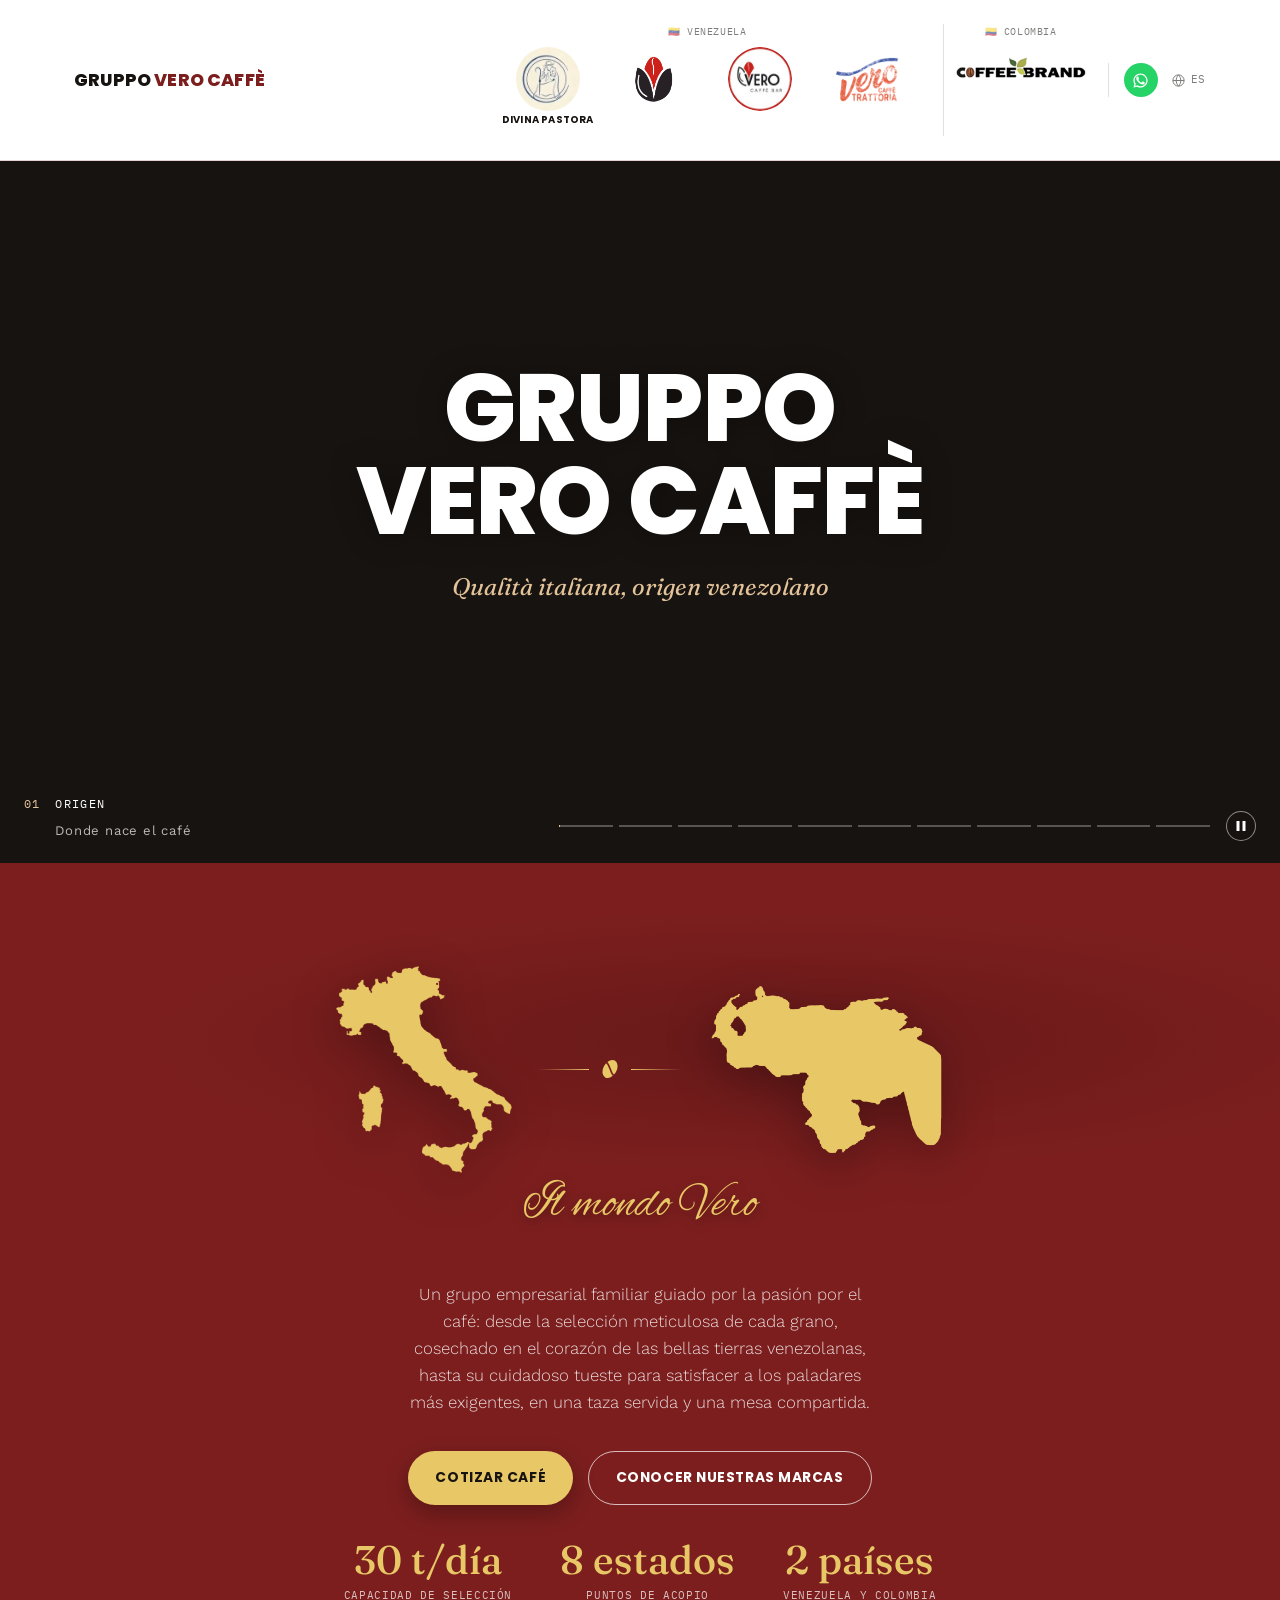
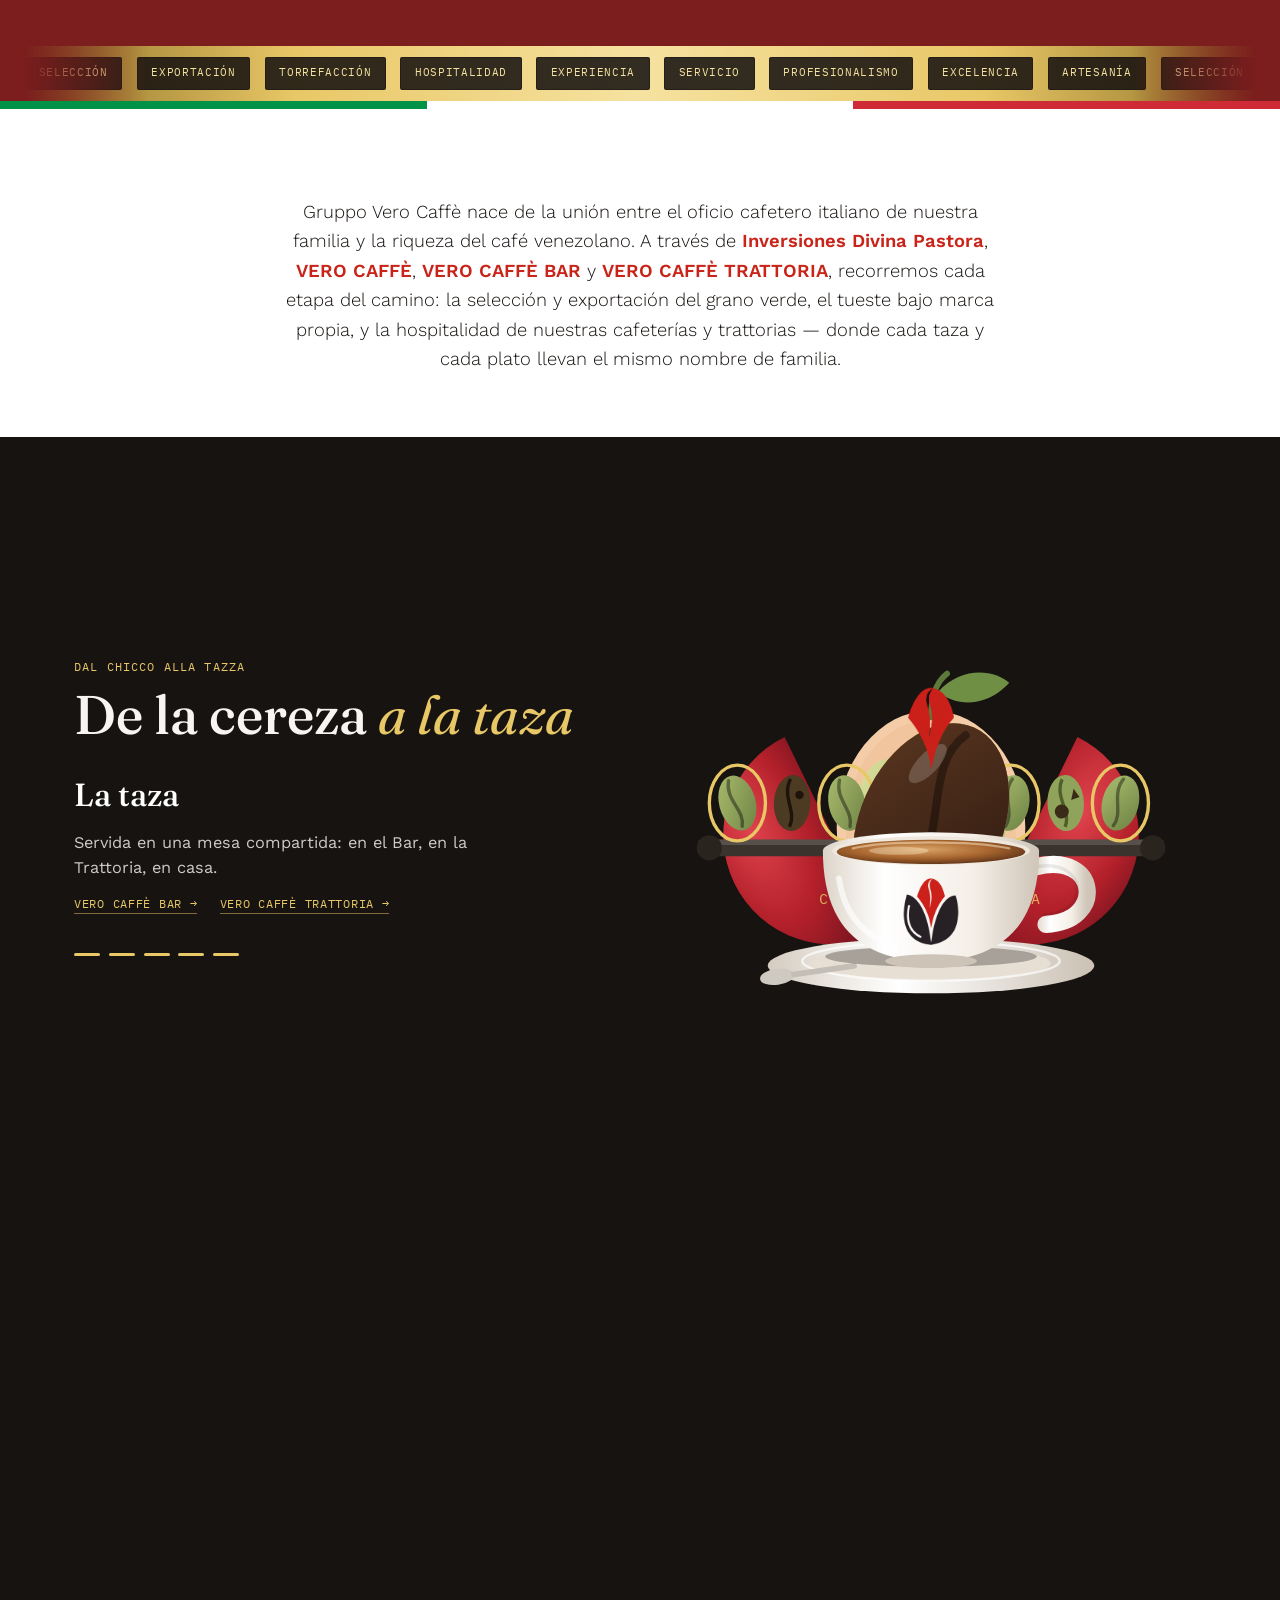
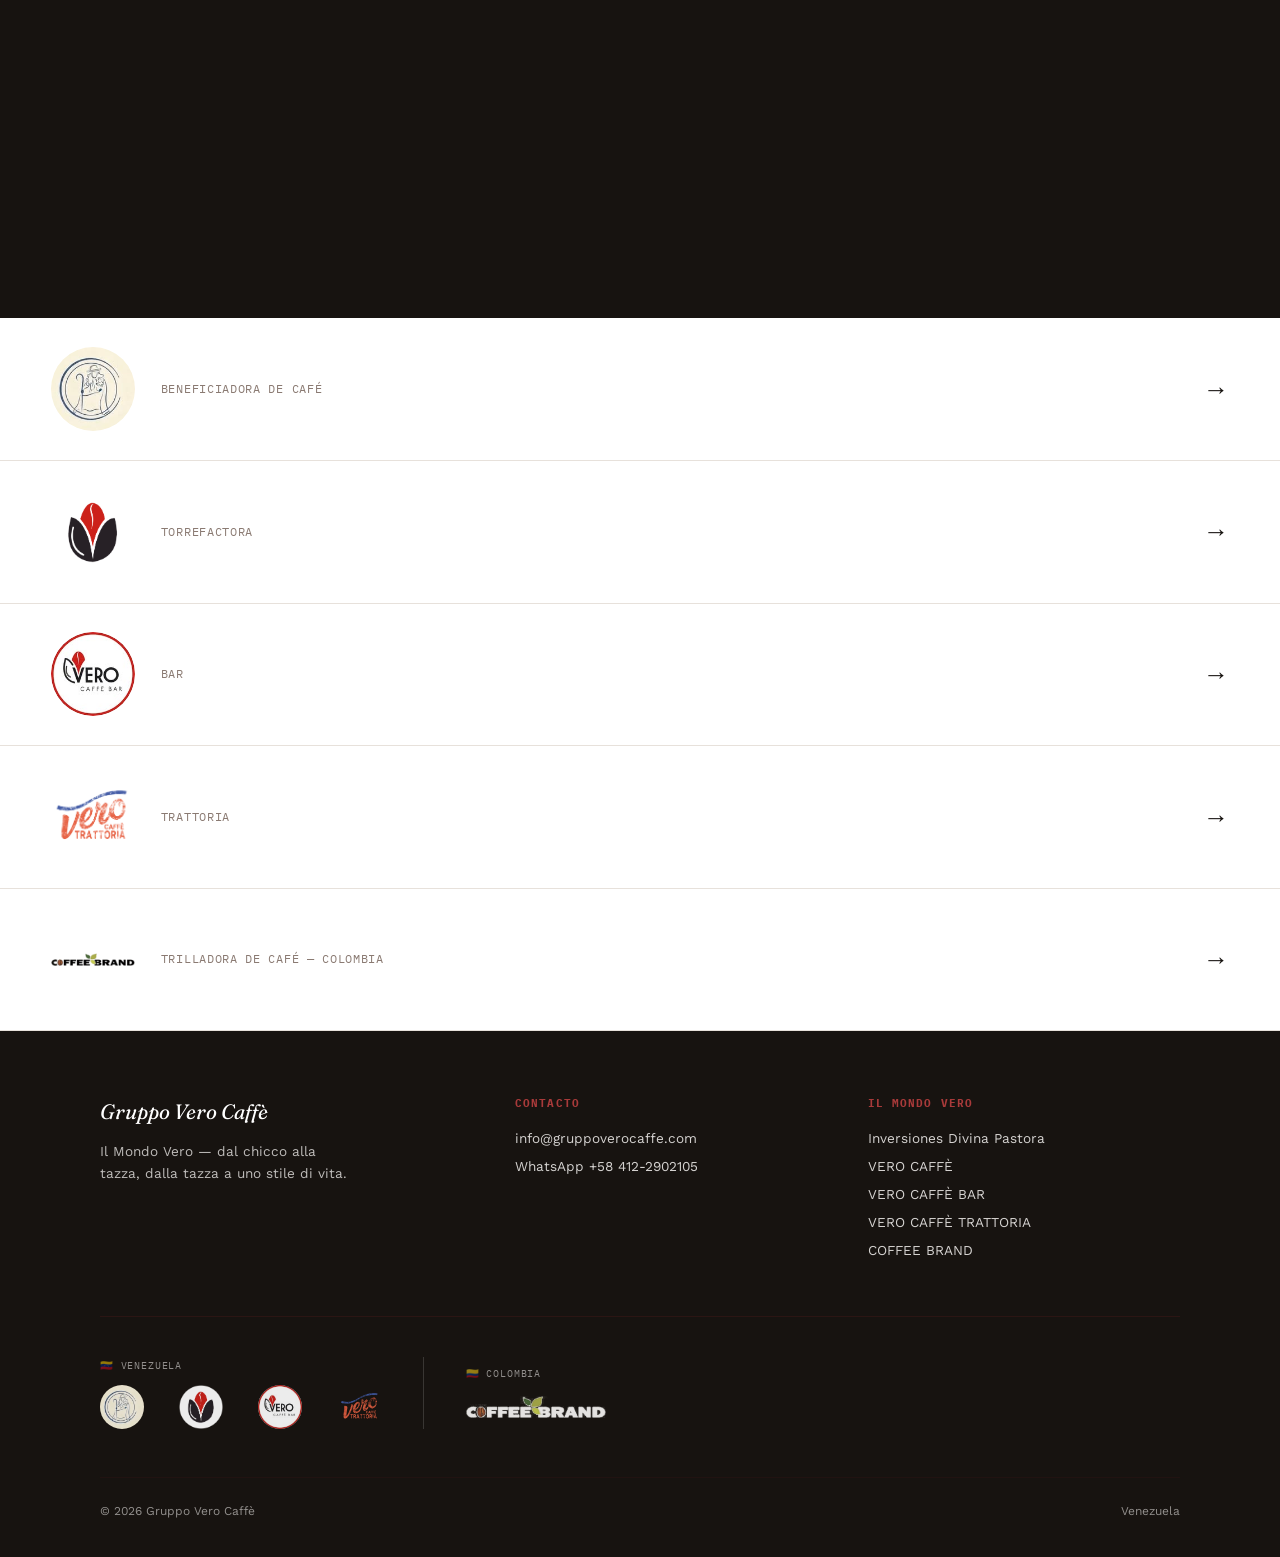
==== commit 0ba78089: "Portada: reel cinematografico con campo, cosecha, planta, tueste, bar y trattoria Co-Authored-By: Cl" ====
--- a/index.html
+++ b/index.html
@@ -61,6 +61,73 @@
   .tricolore span:nth-child(1){ background:#009246; }
   .tricolore span:nth-child(2){ background:#FFFFFF; }
   .tricolore span:nth-child(3){ background:#CE2B37; }
+
+
+  /* PORTADA — reel cinematográfico */
+  .reel{ position:relative; background:#171310; color:#fff; }
+  .reel-stage{ position:relative; height:clamp(460px, 78vh, 720px); overflow:hidden; isolation:isolate; }
+  .reel-slides, .reel-slide{ position:absolute; inset:0; }
+  .reel-slide{ opacity:0; transition:opacity 1.2s ease; }
+  .reel-slide.is-active{ opacity:1; z-index:1; }
+  .reel-slide video{ width:100%; height:100%; object-fit:cover; display:block; transform:scale(1.04); transition:transform 7s ease-out; filter:saturate(1.06) contrast(1.05); }
+  .reel-slide.is-active video{ transform:scale(1.0); }
+  .reel-slide.is-portrait .bg{ position:absolute; inset:-6%; width:112%; height:112%; object-fit:cover; filter:blur(28px) brightness(.55) saturate(1.1); transform:none; transition:none; }
+  .reel-slide.is-portrait .fg{ position:absolute; top:0; bottom:0; left:50%; width:auto; height:100%; max-width:none; aspect-ratio:9/16; transform:translateX(-50%) scale(1.03); object-fit:cover; box-shadow:0 0 80px rgba(0,0,0,.45); transition:transform 7s ease-out; }
+  .reel-slide.is-portrait.is-active .fg{ transform:translateX(-50%) scale(1); }
+  @media (max-width:640px){ .reel-slide.is-portrait .fg{ left:0; width:100%; height:100%; aspect-ratio:auto; transform:scale(1.03); } .reel-slide.is-portrait.is-active .fg{ transform:none; } .reel-slide.is-portrait .bg{ display:none; } }
+  .reel-slide.is-photo .bg{ object-fit:cover; }
+  .reel-slide.is-photo .fg{ aspect-ratio:3/4; left:auto; right:clamp(1.5rem, 9vw, 9rem); transform:scale(1.04); border-radius:2px; }
+  .reel-slide.is-photo.is-active .fg{ transform:scale(1); }
+  .reel.split .reel-content{ align-items:flex-start; text-align:left; padding-left:clamp(1.5rem, 8vw, 7rem); padding-right:50%; }
+  .reel.split .reel-title{ font-size:clamp(2.4rem, 5.4vw, 5rem); }
+  .reel-content{ transition:opacity .3s ease; } .reel-content.hold{ opacity:0; }
+  @media (max-width:820px){ .reel.split .reel-content{ padding-right:1.5rem; } .reel-slide.is-photo .fg{ right:50%; transform:translateX(50%) scale(1.04); } .reel-slide.is-photo.is-active .fg{ transform:translateX(50%) scale(1); } }
+  @media (max-width:640px){ .reel-slide.is-photo .fg{ right:0; left:0; width:100%; height:100%; aspect-ratio:auto; transform:scale(1.04); } .reel-slide.is-photo.is-active .fg{ transform:none; } .reel.split .reel-content{ opacity:0; } }
+  .reel-scrim{
+    position:absolute; inset:0; z-index:2; pointer-events:none;
+    background:
+      radial-gradient(ellipse 75% 70% at 50% 46%, rgba(23,19,16,0.18), rgba(23,19,16,0.62) 100%),
+      linear-gradient(180deg, rgba(23,19,16,0.42) 0%, rgba(23,19,16,0.10) 38%, rgba(23,19,16,0.82) 100%);
+  }
+  .reel-content{ position:absolute; inset:0; z-index:3; display:flex; flex-direction:column; align-items:center; justify-content:center; text-align:center; padding:0 1.5rem 3.5rem; }
+  .reel-title{
+    font-family:'Poppins', sans-serif; font-weight:800; text-transform:uppercase;
+    font-size:clamp(2.8rem, 7.4vw, 6.4rem); line-height:0.98; letter-spacing:-0.01em; color:#fff;
+    text-shadow:0 2px 30px rgba(0,0,0,0.35);
+    animation:heroRise 0.9s cubic-bezier(.2,.7,.2,1) 0.1s both;
+  }
+  .reel-tagline{
+    margin-top:1.3rem; font-family:'Fraunces', serif; font-style:italic; font-weight:400;
+    font-size:clamp(1.05rem, 2vw, 1.5rem); color:var(--gold-soft);
+    animation:heroRise 0.9s cubic-bezier(.2,.7,.2,1) 0.35s both;
+  }
+  .reel-meta{
+    position:absolute; left:0; right:0; bottom:0; z-index:4;
+    max-width:1320px; margin:0 auto; padding:0 1.5rem 1.4rem;
+    display:flex; align-items:flex-end; justify-content:space-between; gap:1.5rem;
+  }
+  .reel-chapter{ display:flex; align-items:baseline; gap:0.9rem; font-family:'IBM Plex Mono', monospace; font-size:0.74rem; letter-spacing:0.12em; text-transform:uppercase; min-width:0; }
+  .reel-num{ color:var(--gold-soft); }
+  .reel-name{ color:#fff; transition:opacity .35s ease; }
+  .reel-cap{ display:block; margin-top:0.35rem; color:rgba(255,255,255,0.7); letter-spacing:0.06em; text-transform:none; font-family:'Work Sans', sans-serif; font-size:0.82rem; transition:opacity .35s ease; }
+  .reel-chapter.swap .reel-name, .reel-chapter.swap .reel-cap{ opacity:0; }
+  .reel-controls{ display:flex; align-items:center; gap:1rem; flex:0 0 auto; }
+  .reel-progress{ list-style:none; display:flex; gap:6px; margin:0; padding:0; }
+  .reel-progress button{ display:block; width:clamp(22px, 4.2vw, 54px); height:14px; padding:0; border:0; background:transparent; cursor:pointer; position:relative; }
+  .reel-progress button::before{ content:""; position:absolute; left:0; right:0; top:6px; height:2px; background:rgba(255,255,255,0.28); }
+  .reel-progress button i{ position:absolute; left:0; top:6px; height:2px; width:100%; background:var(--gold-soft); transform:scaleX(0); transform-origin:left; }
+  .reel-progress button:focus-visible, .reel-toggle:focus-visible{ outline:2px solid #fff; outline-offset:3px; }
+  .reel-toggle{ width:30px; height:30px; border-radius:50%; border:1px solid rgba(255,255,255,0.5); background:rgba(23,19,16,0.35); color:#fff; cursor:pointer; display:grid; place-items:center; padding:0; transition:background .25s ease; }
+  .reel-toggle:hover{ background:rgba(255,255,255,0.18); }
+  .reel-toggle svg{ width:12px; height:12px; fill:currentColor; }
+  .reel-toggle .i-play{ display:none; } .reel.paused .reel-toggle .i-play{ display:block; } .reel.paused .reel-toggle .i-pause{ display:none; }
+  .hero-split{ padding-top:clamp(2.2rem, 4vw, 3.2rem); }
+  @media (max-width:640px){
+    .reel-stage{ height:clamp(420px, 72svh, 600px); }
+    .reel-meta{ flex-direction:column; align-items:flex-start; gap:0.9rem; }
+    .reel-progress button{ width:clamp(18px, 7vw, 40px); }
+  }
+  @media (prefers-reduced-motion:reduce){ .reel-slide{ transition:none; } .reel-slide video{ transition:none; transform:none; } .reel-title, .reel-tagline{ animation:none; } }
 
   /* HERO — layout partido, tipografía enorme, ilustración propia */
   .hero{ padding:0; overflow:visible; }
@@ -360,11 +427,38 @@
   </nav>
 </header>
 
-<section class="hero" id="inicio">
+<section class="reel" id="inicio" aria-label="Gruppo Vero Caffè">
+  <div class="reel-stage">
+    <div class="reel-slides">
+      <div class="reel-slide is-active" data-label="Origen" data-cap="Donde nace el café"><video muted loop playsinline src="assets/video/reel-campo.mp4" preload="auto"></video></div>
+      <div class="reel-slide" data-label="La cereza" data-cap="La cereza en su punto de maduración"><video muted loop playsinline data-src="assets/video/reel-cereza.mp4" preload="none"></video></div>
+      <div class="reel-slide" data-label="Cosecha" data-cap="Cosecha manual, cereza por cereza"><video muted loop playsinline data-src="assets/video/reel-cosecha.mp4" preload="none"></video></div>
+      <div class="reel-slide" data-label="Clasificación óptica" data-cap="Selección en planta: 30 toneladas por día"><video muted loop playsinline data-src="assets/video/buhler-sorting-web.mp4" preload="none"></video></div>
+      <div class="reel-slide" data-label="Torrefacción" data-cap="El tueste del grano"><video muted loop playsinline data-src="assets/video/reel-tueste.mp4" preload="none"></video></div>
+      <div class="reel-slide is-portrait" data-label="Empaque" data-cap="Empaque automatizado"><video class="bg" muted loop playsinline preload="none" data-src="assets/video/bag-sealing-line.mp4?v=1" aria-hidden="true"></video><video class="fg" muted loop playsinline preload="none" data-src="assets/video/bag-sealing-line.mp4?v=1"></video></div>
+      <div class="reel-slide" data-label="Vero Caffè Bar" data-cap="El ritual del espresso, a la italiana"><video muted loop playsinline data-src="assets/video/bar-espresso.mp4?v=1" preload="none"></video></div>
+      <div class="reel-slide" data-label="Vero Trattoria" data-cap="Pasta fresca, elaborada cada día"><video muted loop playsinline data-src="assets/video/trattoria-pasta-fresca.mp4?v=1" preload="none"></video></div>
+      <div class="reel-slide is-portrait is-photo" data-label="Vero Trattoria" data-cap="Linguini alle vongole"><img class="bg" alt="" data-src="assets/trattoria/dish-seafood-pasta.jpg"><img class="fg" alt="Vero Trattoria: Linguini alle vongole" data-src="assets/trattoria/dish-seafood-pasta.jpg"></div>
+      <div class="reel-slide is-portrait is-photo" data-label="Vero Trattoria" data-cap="Fettuccine burrata, pomodori secchi e Parmigiano Reggiano"><img class="bg" alt="" data-src="assets/trattoria/dish-burrata.jpg"><img class="fg" alt="Vero Trattoria: Fettuccine burrata, pomodori secchi e Parmigiano Reggiano" data-src="assets/trattoria/dish-burrata.jpg"></div>
+      <div class="reel-slide is-portrait is-photo" data-label="Vero Trattoria" data-cap="Pizza al forno"><img class="bg" alt="" data-src="assets/bar/pizza.jpg"><img class="fg" alt="Vero Trattoria: Pizza al forno" data-src="assets/bar/pizza.jpg"></div>
+    </div>
+    <div class="reel-scrim" aria-hidden="true"></div>
+    <div class="reel-content">
+      <h1 class="reel-title">Gruppo<br>Vero Caffè</h1>
+      <p class="reel-tagline">Qualità italiana, origen venezolano</p>
+    </div>
+    <div class="reel-meta">
+      <div class="reel-chapter" aria-live="off"><span class="reel-num">01</span><span><span class="reel-name">Origen</span><span class="reel-cap">Donde nace el café</span></span></div>
+      <div class="reel-controls">
+        <ol class="reel-progress"></ol>
+        <button class="reel-toggle" type="button" aria-label="Pausar video"><svg class="i-pause" viewBox="0 0 12 12"><rect x="1.5" y="1" width="3" height="10"/><rect x="7.5" y="1" width="3" height="10"/></svg><svg class="i-play" viewBox="0 0 12 12"><path d="M2.5 1 11 6 2.5 11z"/></svg></button>
+      </div>
+    </div>
+  </div>
+</section>
+
+<section class="hero">
   <div class="hero-split">
-    <div class="hero-head">
-      <h1 class="hero-mega">Gruppo<br>Vero Caffè<span class="line2">Qualità italiana, origen venezolano</span></h1>
-    </div>
     <div class="hero-art">
       <div class="hero-art-stack">
         <div class="hero-maps">
@@ -675,5 +769,69 @@
 })();
 </script>
 <script src="script.js?v=5"></script>
+<script>
+(function(){
+  var root=document.querySelector('.reel'); if(!root) return;
+  var slides=[].slice.call(root.querySelectorAll('.reel-slide'));
+  var vids=slides.map(function(s){ return [].slice.call(s.querySelectorAll('video')); });
+  var imgs=slides.map(function(s){ return [].slice.call(s.querySelectorAll('img')); });
+  var chap=root.querySelector('.reel-chapter'), num=chap.querySelector('.reel-num'), nameEl=chap.querySelector('.reel-name'), capEl=chap.querySelector('.reel-cap');
+  var list=root.querySelector('.reel-progress'), toggle=root.querySelector('.reel-toggle');
+  var reduce=matchMedia('(prefers-reduced-motion: reduce)').matches;
+  var DUR=5600, cur=0, elapsed=0, last=0, raf=0, userPaused=false, inView=true, tabVisible=true, fills=[];
+  slides.forEach(function(s,i){
+    var li=document.createElement('li'), b=document.createElement('button'), f=document.createElement('i');
+    b.type='button'; b.setAttribute('aria-label','Ir a '+s.dataset.label); b.appendChild(f); li.appendChild(b); list.appendChild(li); fills.push(f);
+    b.addEventListener('click',function(){ go(i); });
+  });
+  function load(g){ (g||[]).forEach(function(v){ if(!v.getAttribute('src') && v.dataset.src){ v.src=v.dataset.src; if(v.load) v.load(); } }); }
+  function loadSlide(i){ i=(i+slides.length)%slides.length; load(vids[i]); load(imgs[i]); }
+  function playAll(g){ g.forEach(function(v){ var p=v.play(); if(p&&p.catch) p.catch(function(){}); }); }
+  function pad(n){ return (n<10?'0':'')+n; }
+  function setChapter(i){
+    chap.classList.add('swap');
+    setTimeout(function(){ num.textContent=pad(i+1); nameEl.textContent=slides[i].dataset.label; capEl.textContent=slides[i].dataset.cap; chap.classList.remove('swap'); },280);
+  }
+  function paint(){ fills.forEach(function(f,i){ f.style.transform='scaleX('+(i<cur?1:i===cur?Math.min(1,elapsed/DUR):0)+')'; }); }
+  function go(i){
+    i=(i+slides.length)%slides.length;
+    var prev=cur; cur=i; elapsed=0;
+    loadSlide(i); loadSlide(i+1);
+    slides.forEach(function(s,k){ s.classList.toggle('is-active',k===i); });
+    vids[i].forEach(function(v){ try{ v.currentTime=0; }catch(e){} });
+    if(!userPaused && inView && tabVisible) playAll(vids[i]);
+    setTimeout(function(){ if(cur!==prev && vids[prev]) vids[prev].forEach(function(v){ v.pause(); }); },1300);
+    var wantSplit=slides[i].classList.contains('is-photo'), content=root.querySelector('.reel-content');
+    if(wantSplit!==root.classList.contains('split')){ content.classList.add('hold'); setTimeout(function(){ root.classList.toggle('split',wantSplit); content.classList.remove('hold'); },320); }
+    setChapter(i); paint();
+  }
+  function running(){ return !userPaused && inView && tabVisible; }
+  function tick(t){
+    raf=requestAnimationFrame(tick);
+    var dt=last?t-last:0; last=t;
+    if(!running()) return;
+    var v=vids[cur][vids[cur].length-1];
+    if(v && v.readyState<3 && elapsed>0 && elapsed<DUR*0.15) return;
+    elapsed+=dt; paint();
+    if(elapsed>=DUR) go(cur+1);
+  }
+  function syncPlayback(){
+    if(running()) playAll(vids[cur]); else vids[cur].forEach(function(v){ v.pause(); });
+    root.classList.toggle('paused',userPaused);
+    toggle.setAttribute('aria-label',userPaused?'Reproducir video':'Pausar video');
+  }
+  toggle.addEventListener('click',function(){ userPaused=!userPaused; syncPlayback(); });
+  document.addEventListener('visibilitychange',function(){ tabVisible=!document.hidden; syncPlayback(); });
+  if('IntersectionObserver' in window){ new IntersectionObserver(function(es){ inView=es[0].isIntersecting; syncPlayback(); },{threshold:0.25}).observe(root.querySelector('.reel-stage')); }
+  if(reduce){
+    list.style.display='none'; toggle.style.display='none';
+    vids[0][0].addEventListener('loadeddata',function(){ try{ vids[0][0].currentTime=0.1; }catch(e){} });
+    vids[0][0].pause(); return;
+  }
+  loadSlide(1);
+  playAll(vids[0]);
+  paint(); raf=requestAnimationFrame(tick);
+})();
+</script>
 </body>
 </html>
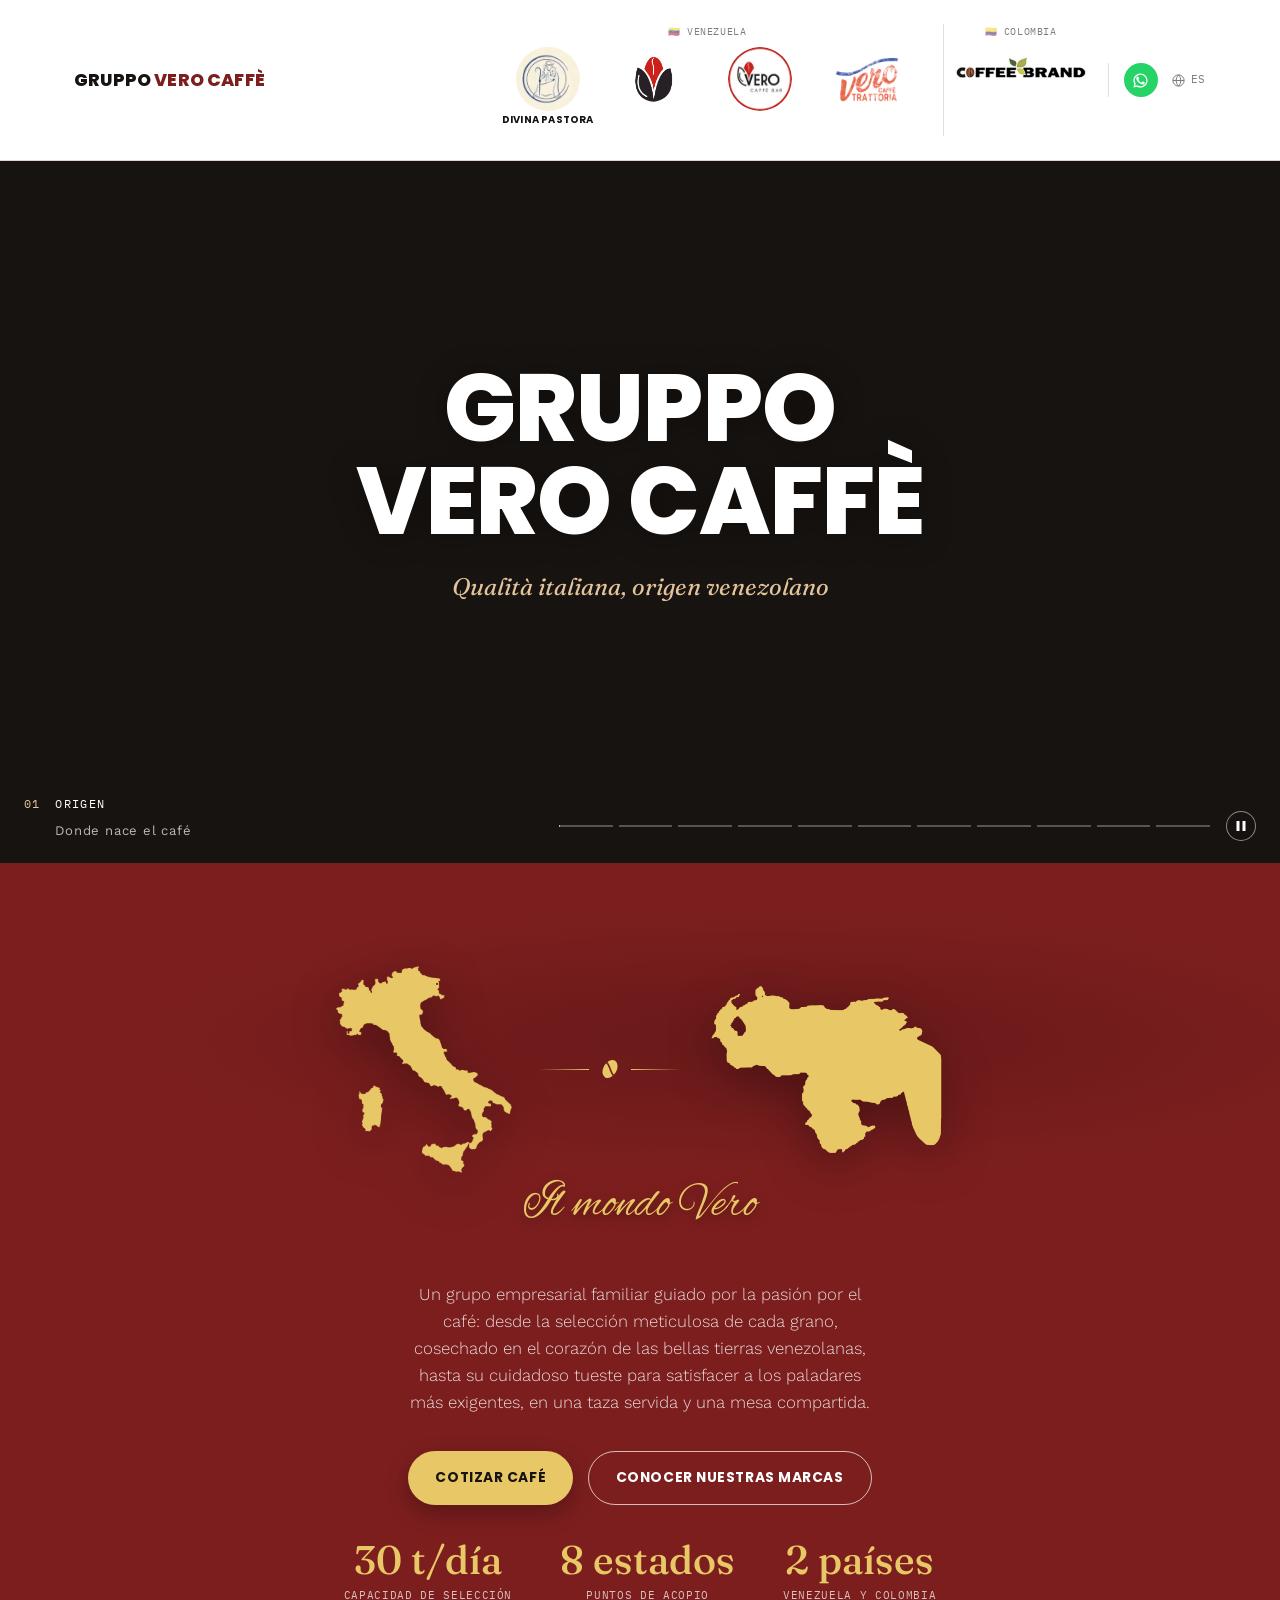
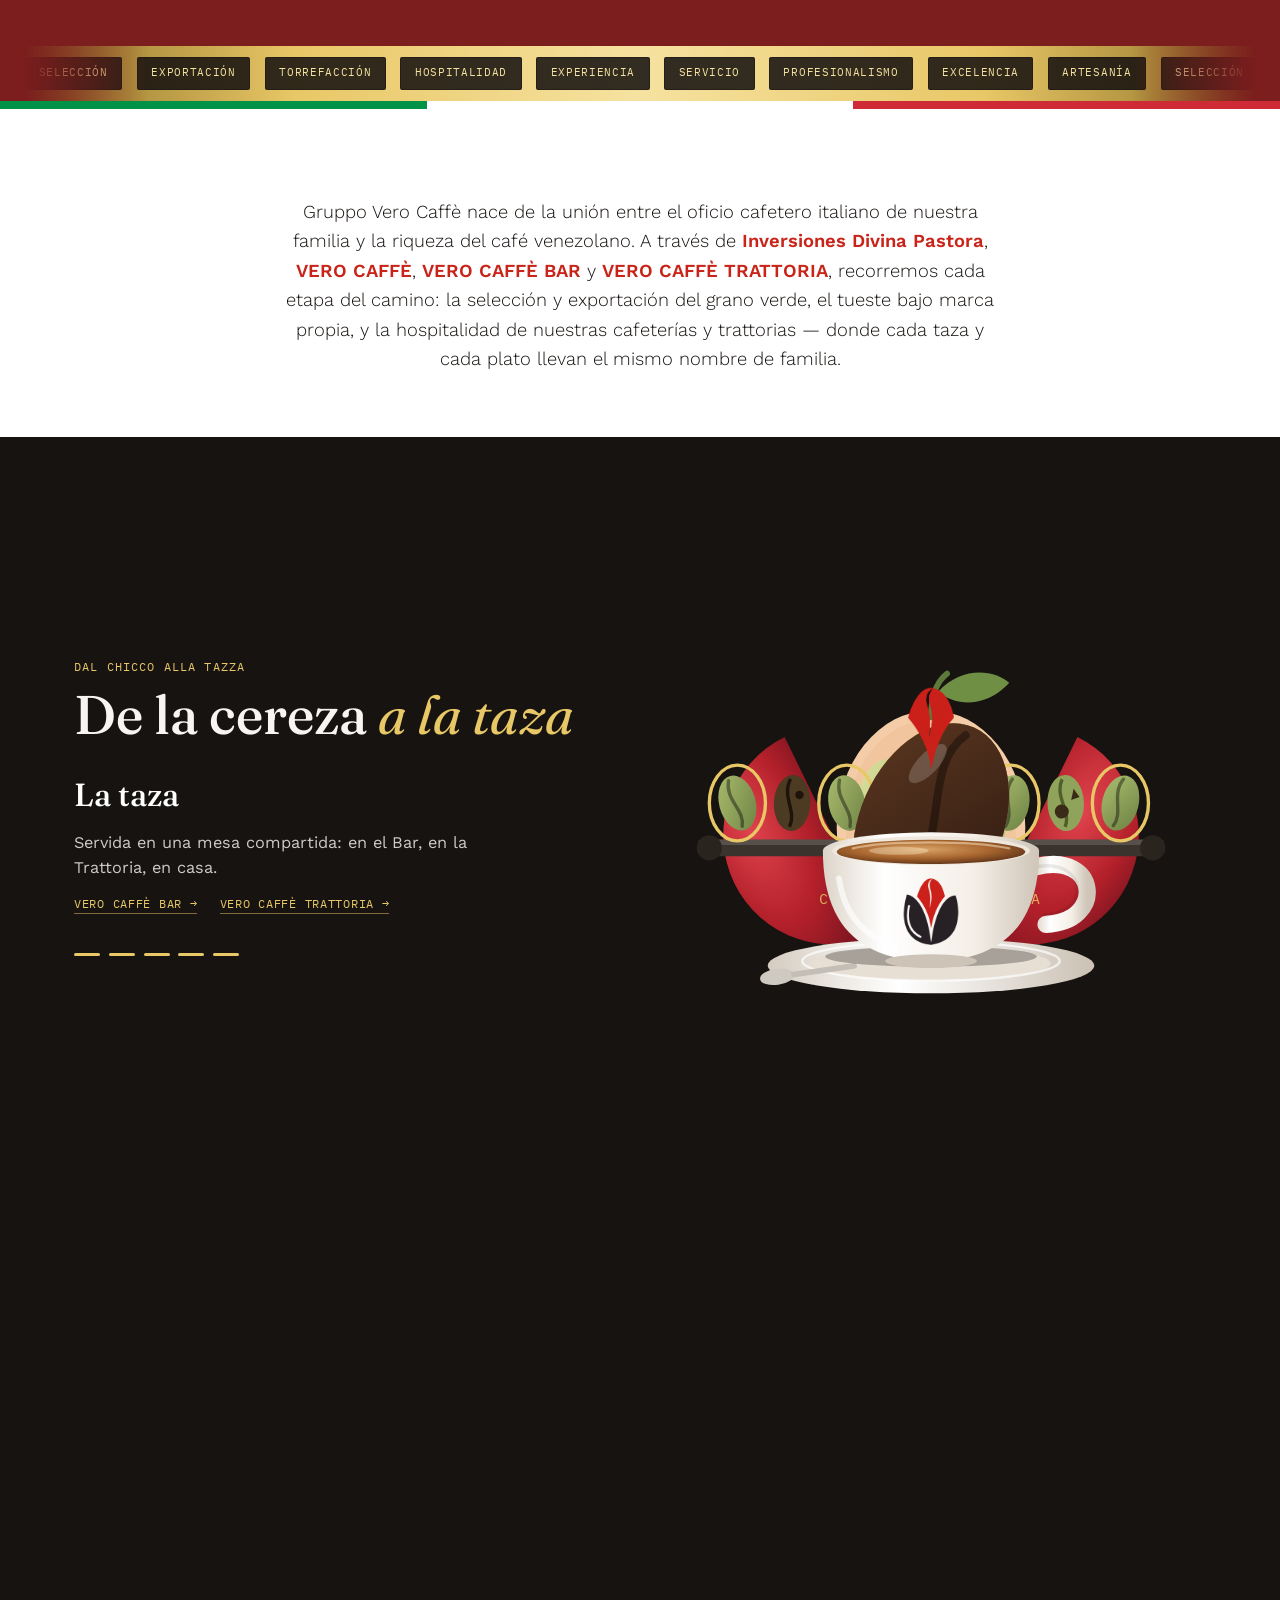
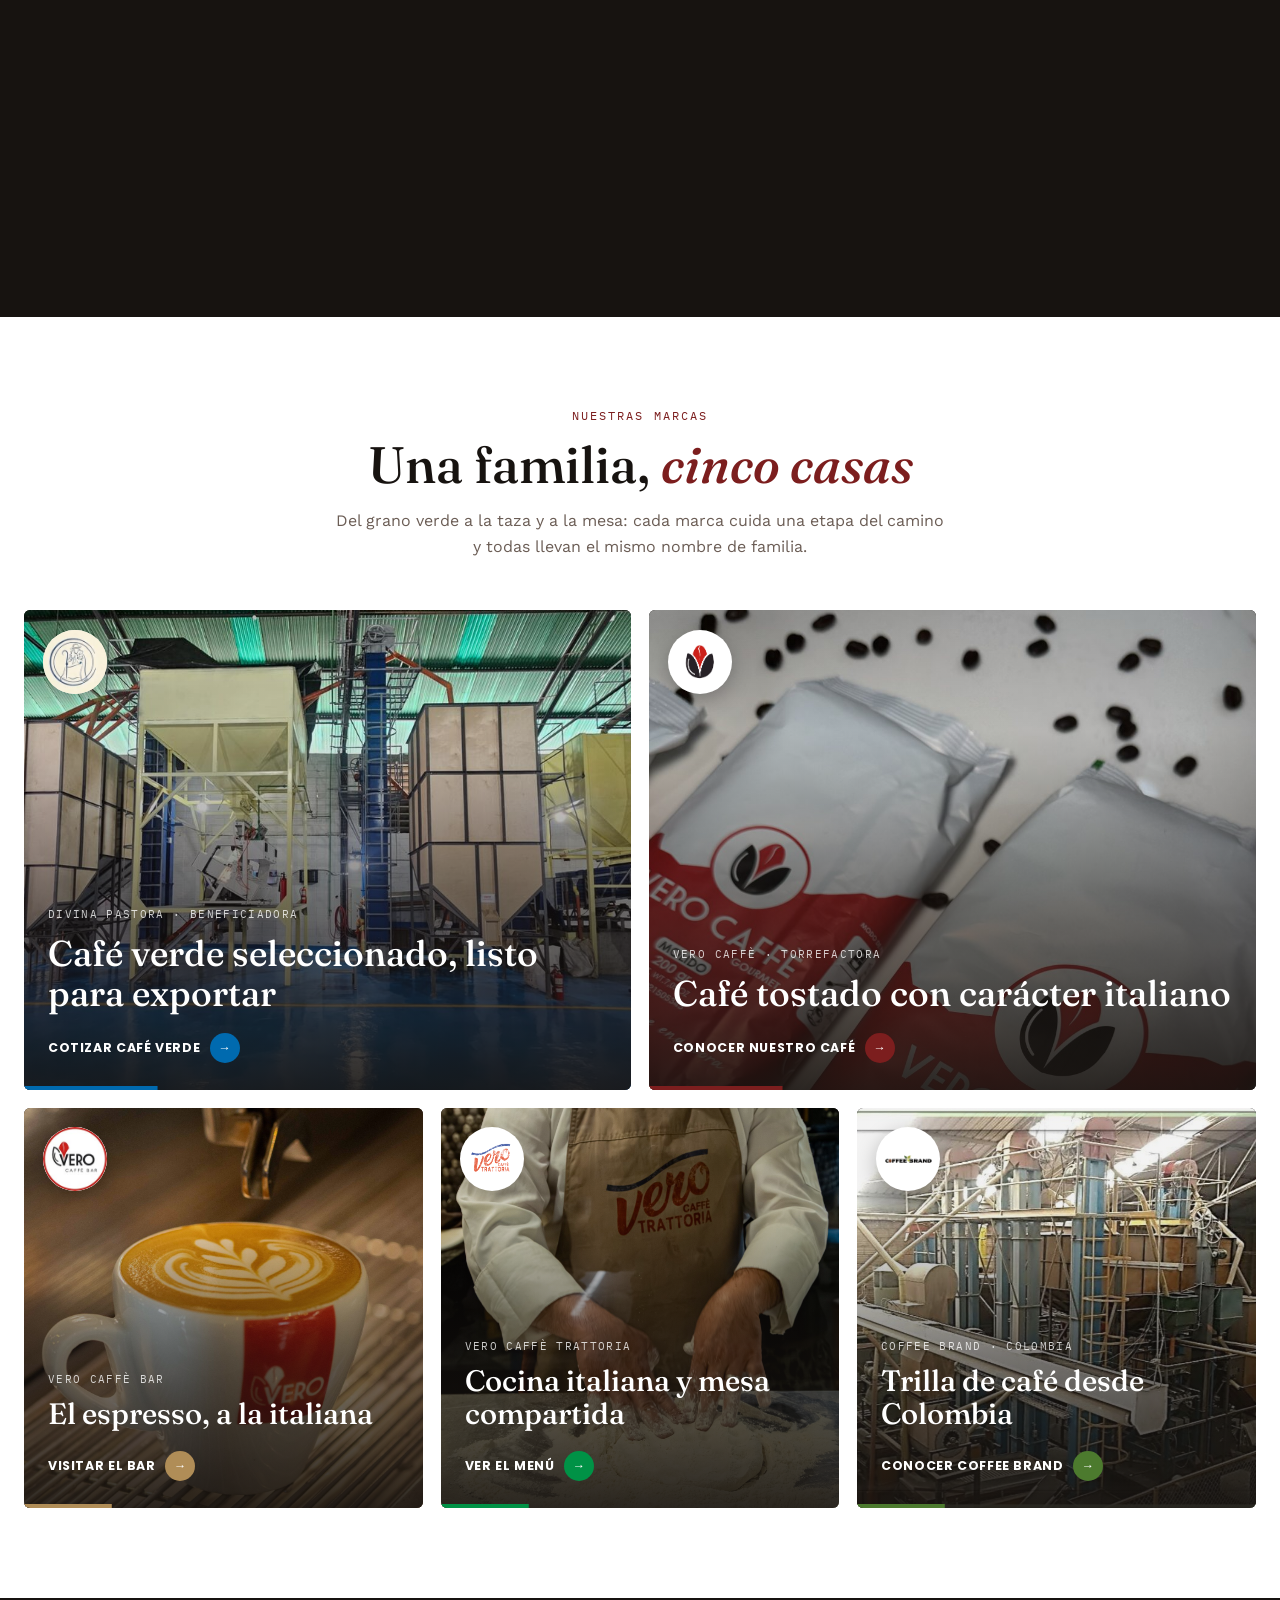
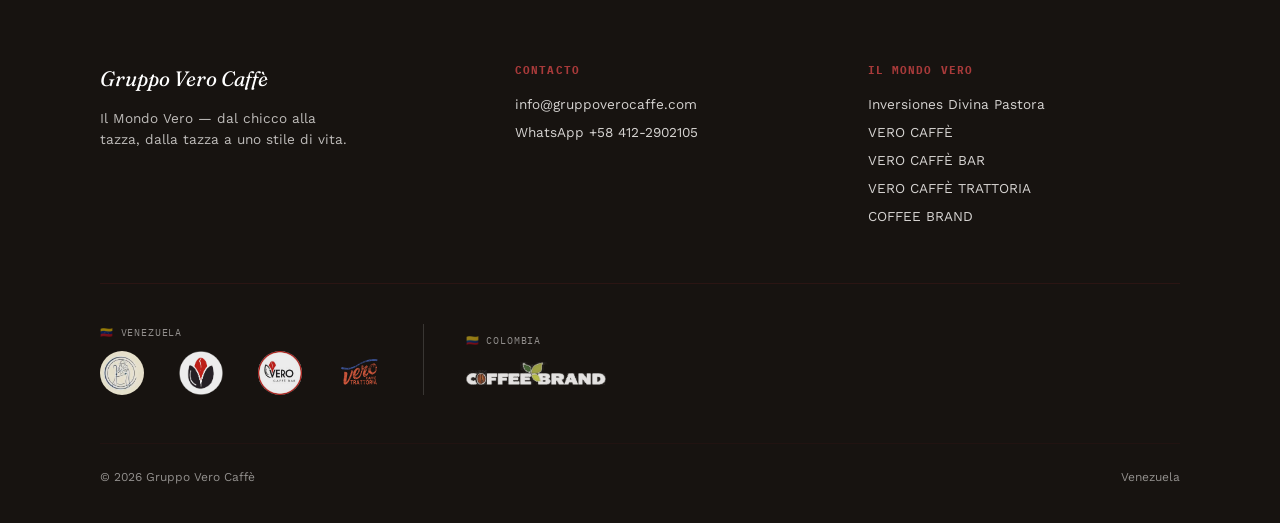
==== commit 8b6fe5ac: "Inicio: seccion de marcas con tarjetas de foto y llamados a la accion Co-Authored-By: Claude Sonnet " ====
--- a/index.html
+++ b/index.html
@@ -261,55 +261,37 @@
   }
   .hero-art-caption{ display:none; }
 
-  /* BRAND INDEX — lista editorial en vez de tarjetas */
-  .brand-index{ border-top:1px solid var(--espresso); }
-  .brand-index-item{
-    display:flex; align-items:center; gap:1.6rem;
-    padding:1.8rem clamp(1.5rem,4vw,4rem);
-    border-bottom:1px solid var(--line);
-    position:relative; overflow:hidden;
-  }
-  .brand-index-item::before{
-    content:""; position:absolute; inset:0;
-    background:var(--row-accent, var(--brass));
-    transform:translateX(-101%);
-    transition:transform 0.45s cubic-bezier(.65,0,.35,1);
-    z-index:0;
-  }
-  .brand-index-item:hover::before{ transform:translateX(0); }
-  .brand-index-logo-box{
-    width:84px; height:84px; flex:0 0 auto;
-    display:flex; align-items:center; justify-content:center;
-    position:relative; z-index:1;
-  }
-  .brand-index-logo{
-    max-width:100%; max-height:100%; width:auto; height:auto;
-    object-fit:contain; display:block;
-    filter:none;
-  }
-  .brand-index-logo.round{
-    width:84px; height:84px; border-radius:50%; object-fit:cover;
-  }
-  .brand-index-tag{
-    font-family:'IBM Plex Mono', monospace; font-size:0.72rem;
-    letter-spacing:0.06em; text-transform:uppercase; color:#8a7a72;
-    position:relative; z-index:1; transition:color 0.3s ease;
-    min-width:14ch;
-  }
-  .brand-index-arrow{
-    font-size:1.6rem; font-family:'Fraunces', serif; position:relative; z-index:1;
-    transition:transform 0.35s ease, color 0.3s ease;
-    margin-left:auto;
-  }
-  .brand-index-item:hover .brand-index-tag,
-  .brand-index-item:hover .brand-index-arrow{ color:#fff; }
-  .brand-index-item:hover .brand-index-arrow{ transform:translateX(10px); }
-  @media (max-width:640px){
-    .brand-index-item{ gap:1rem; padding:1.4rem 1.5rem; }
-    .brand-index-logo-box{ width:56px; height:56px; }
-    .brand-index-logo.round{ width:56px; height:56px; }
-    .brand-index-tag{ font-size:0.62rem; min-width:0; }
-  }
+  /* MARCAS — tarjetas con foto */
+  .marcas{ padding:clamp(3.5rem,7vw,6rem) 1.5rem clamp(3.5rem,7vw,6rem); background:#fff; scroll-margin-top:110px; }
+  .marcas-head{ max-width:62ch; margin:0 auto clamp(2rem,4vw,3.2rem); text-align:center; }
+  .marcas-head .eyebrow{ justify-content:center; color:var(--brass); }
+  .marcas-head h2{ font-family:'Fraunces', serif; font-weight:500; font-size:clamp(2rem,4.4vw,3.2rem); line-height:1.08; margin-top:0.7rem; color:var(--espresso); }
+  .marcas-head h2 em{ color:var(--brass); }
+  .marcas-head p{ margin-top:1rem; color:#6b5d55; }
+  .marcas-grid{ max-width:1240px; margin:0 auto; display:grid; grid-template-columns:repeat(6,1fr); gap:1.1rem; }
+  .marca{ position:relative; display:flex; flex-direction:column; justify-content:flex-end; overflow:hidden; border-radius:6px; min-height:400px; grid-column:span 2; color:#fff; isolation:isolate; background:var(--espresso); }
+  .marca.marca-lg{ grid-column:span 3; min-height:480px; }
+  .marca-img{ position:absolute; inset:0; width:100%; height:100%; object-fit:cover; z-index:-2; transition:transform 1.2s cubic-bezier(.2,.7,.2,1); }
+  .marca:hover .marca-img{ transform:scale(1.06); }
+  .marca-shade{ position:absolute; inset:0; z-index:-1; background:linear-gradient(180deg, rgba(23,19,16,0.05) 25%, rgba(23,19,16,0.55) 62%, rgba(23,19,16,0.9) 100%); }
+  .marca::after{ content:""; position:absolute; left:0; right:0; bottom:0; height:4px; background:var(--accent); transform:scaleX(0.22); transform-origin:left; transition:transform .55s cubic-bezier(.65,0,.35,1); }
+  .marca:hover::after, .marca:focus-visible::after{ transform:scaleX(1); }
+  .marca:focus-visible{ outline:3px solid var(--accent); outline-offset:3px; }
+  .marca-logo{ position:absolute; top:1.2rem; left:1.2rem; width:64px; height:64px; border-radius:50%; background:#fff; display:grid; place-items:center; box-shadow:0 6px 20px rgba(0,0,0,0.25); overflow:hidden; }
+  .marca-logo img{ width:74%; height:74%; object-fit:contain; display:block; }
+  .marca-logo img.fill{ width:100%; height:100%; object-fit:cover; }
+  .marca-body{ padding:1.6rem 1.5rem 1.7rem; display:flex; flex-direction:column; gap:0.55rem; }
+  .marca-kicker{ font-family:'IBM Plex Mono', monospace; font-size:0.7rem; letter-spacing:0.12em; text-transform:uppercase; color:rgba(255,255,255,0.78); }
+  .marca-title{ font-family:'Fraunces', serif; font-weight:500; font-size:clamp(1.4rem,2.3vw,1.9rem); line-height:1.12; }
+  .marca-lg .marca-title{ font-size:clamp(1.6rem,2.8vw,2.3rem); }
+  .marca-cta{ display:inline-flex; align-items:center; gap:0.6rem; margin-top:0.7rem; font-family:'Poppins', sans-serif; font-weight:700; font-size:0.78rem; letter-spacing:0.05em; text-transform:uppercase; color:#fff; }
+  .marca-cta i{ font-style:normal; display:inline-grid; place-items:center; width:30px; height:30px; border-radius:50%; background:var(--accent); transition:transform .35s ease; }
+  .marca:hover .marca-cta i{ transform:translateX(6px); }
+  .marca.rv{ opacity:0; transform:translateY(22px); transition:opacity .8s ease, transform .8s cubic-bezier(.2,.7,.2,1); transition-delay:calc(var(--d,0) * 90ms); }
+  .marca.rv.in{ opacity:1; transform:none; }
+  @media (max-width:980px){ .marca, .marca.marca-lg{ grid-column:span 3; min-height:380px; } .marcas-grid .marca:last-child{ grid-column:span 6; } }
+  @media (max-width:640px){ .marca, .marca.marca-lg, .marcas-grid .marca:last-child{ grid-column:span 6; min-height:340px; } }
+  @media (prefers-reduced-motion:reduce){ .marca.rv{ opacity:1; transform:none; transition:none; } .marca-img{ transition:none; } }
 
   /* HISTORIA — de la cereza a la taza (avanza con el scroll) */
   .story{ --hdr:96px; --open:0; --selin:0; --sel:0; --bean:0; --roast:0; --grind:0; --cup:0; --pop:0;
@@ -661,32 +643,44 @@
   </div>
 </section>
 
-<section class="brand-index" id="marcas" aria-label="Nuestras marcas">
-  <a href="divina-pastora.html" class="brand-index-item" style="--row-accent:#006AAF;">
-    <span class="brand-index-logo-box"><img src="assets/divina-ig-profile.jpg?v=1" class="brand-index-logo round" alt="Divina Pastora"></span>
-    <span class="brand-index-tag">Beneficiadora de café</span>
-    <span class="brand-index-arrow">→</span>
-  </a>
-  <a href="vero-caffe.html" class="brand-index-item" style="--row-accent:#7C1E1E;">
-    <span class="brand-index-logo-box"><img src="assets/vero-mark.png?v=1" class="brand-index-logo" alt="Vero Caffè"></span>
-    <span class="brand-index-tag">Torrefactora</span>
-    <span class="brand-index-arrow">→</span>
-  </a>
-  <a href="vero-caffe-bar.html" class="brand-index-item" style="--row-accent:#B08D57;">
-    <span class="brand-index-logo-box"><img src="assets/verocaffebar-logo.jpg?v=1" class="brand-index-logo round" alt="Vero Caffè Bar"></span>
-    <span class="brand-index-tag">Bar</span>
-    <span class="brand-index-arrow">→</span>
-  </a>
-  <a href="vero-caffe-trattoria.html" class="brand-index-item" style="--row-accent:#009246;">
-    <span class="brand-index-logo-box"><img src="assets/trattoria-logo-color.png?v=1" class="brand-index-logo" alt="Vero Caffè Trattoria"></span>
-    <span class="brand-index-tag">Trattoria</span>
-    <span class="brand-index-arrow">→</span>
-  </a>
-  <a href="coffee-brand.html" class="brand-index-item" style="--row-accent:#4C7A2E;">
-    <span class="brand-index-logo-box"><img src="assets/coffeebrand-icon.png?v=3" class="brand-index-logo" alt="Coffee Brand"></span>
-    <span class="brand-index-tag">Trilladora de café — Colombia</span>
-    <span class="brand-index-arrow">→</span>
-  </a>
+<section class="marcas" id="marcas" aria-labelledby="marcasTitulo">
+  <div class="marcas-head">
+    <div class="eyebrow">Nuestras marcas</div>
+    <h2 id="marcasTitulo">Una familia, <em>cinco casas</em></h2>
+    <p>Del grano verde a la taza y a la mesa: cada marca cuida una etapa del camino y todas llevan el mismo nombre de familia.</p>
+  </div>
+  <div class="marcas-grid">
+    <a href="divina-pastora.html#cotizacion" class="marca marca-lg" style="--accent:#006AAF;">
+      <img class="marca-img" src="assets/planta/planta-01-nave.jpg?v=1" alt="" loading="lazy" style="object-position:50% 50%;">
+      <span class="marca-shade" aria-hidden="true"></span>
+      <span class="marca-logo"><img class="fill" src="assets/divina-ig-profile.jpg?v=1" alt="Divina Pastora · Beneficiadora"></span>
+      <span class="marca-body"><span class="marca-kicker">Divina Pastora · Beneficiadora</span><span class="marca-title">Café verde seleccionado, listo para exportar</span><span class="marca-cta">Cotizar café verde<i aria-hidden="true">→</i></span></span>
+    </a>
+    <a href="vero-caffe.html" class="marca marca-lg" style="--accent:#7C1E1E;">
+      <img class="marca-img" src="assets/vero-caffe/bags-red-beans-web.jpg?v=1" alt="" loading="lazy" style="object-position:50% 18%;">
+      <span class="marca-shade" aria-hidden="true"></span>
+      <span class="marca-logo"><img src="assets/vero-mark.png?v=1" alt="Vero Caffè · Torrefactora"></span>
+      <span class="marca-body"><span class="marca-kicker">Vero Caffè · Torrefactora</span><span class="marca-title">Café tostado con carácter italiano</span><span class="marca-cta">Conocer nuestro café<i aria-hidden="true">→</i></span></span>
+    </a>
+    <a href="vero-caffe-bar.html" class="marca" style="--accent:#B08D57;">
+      <img class="marca-img" src="assets/bar/latte-art.jpg?v=1" alt="" loading="lazy" style="object-position:50% 55%;">
+      <span class="marca-shade" aria-hidden="true"></span>
+      <span class="marca-logo"><img class="fill" src="assets/verocaffebar-logo.jpg?v=1" alt="Vero Caffè Bar"></span>
+      <span class="marca-body"><span class="marca-kicker">Vero Caffè Bar</span><span class="marca-title">El espresso, a la italiana</span><span class="marca-cta">Visitar el bar<i aria-hidden="true">→</i></span></span>
+    </a>
+    <a href="vero-caffe-trattoria.html" class="marca" style="--accent:#009246;">
+      <img class="marca-img" src="assets/trattoria/hero-chef-pasta.jpg?v=1" alt="" loading="lazy" style="object-position:50% 40%;">
+      <span class="marca-shade" aria-hidden="true"></span>
+      <span class="marca-logo"><img src="assets/trattoria-logo-color.png?v=1" alt="Vero Caffè Trattoria"></span>
+      <span class="marca-body"><span class="marca-kicker">Vero Caffè Trattoria</span><span class="marca-title">Cocina italiana y mesa compartida</span><span class="marca-cta">Ver el menú<i aria-hidden="true">→</i></span></span>
+    </a>
+    <a href="coffee-brand.html" class="marca" style="--accent:#4C7A2E;">
+      <img class="marca-img" src="assets/coffeebrand/linea-proceso-1.jpg?v=1" alt="" loading="lazy" style="object-position:50% 50%;">
+      <span class="marca-shade" aria-hidden="true"></span>
+      <span class="marca-logo"><img src="assets/coffeebrand-icon.png?v=3" alt="Coffee Brand · Colombia"></span>
+      <span class="marca-body"><span class="marca-kicker">Coffee Brand · Colombia</span><span class="marca-title">Trilla de café desde Colombia</span><span class="marca-cta">Conocer Coffee Brand<i aria-hidden="true">→</i></span></span>
+    </a>
+  </div>
 </section>
 
 <footer id="contacto">
@@ -833,5 +827,14 @@
   paint(); raf=requestAnimationFrame(tick);
 })();
 </script>
+<script>
+(function(){
+  var cards=[].slice.call(document.querySelectorAll('.marca'));
+  if(!cards.length || matchMedia('(prefers-reduced-motion: reduce)').matches || !('IntersectionObserver' in window)) return;
+  cards.forEach(function(c,i){ c.classList.add('rv'); c.style.setProperty('--d', i%3); });
+  var io=new IntersectionObserver(function(es){ es.forEach(function(x){ if(x.isIntersecting){ x.target.classList.add('in'); io.unobserve(x.target); } }); },{threshold:.12});
+  cards.forEach(function(c){ io.observe(c); });
+})();
+</script>
 </body>
 </html>
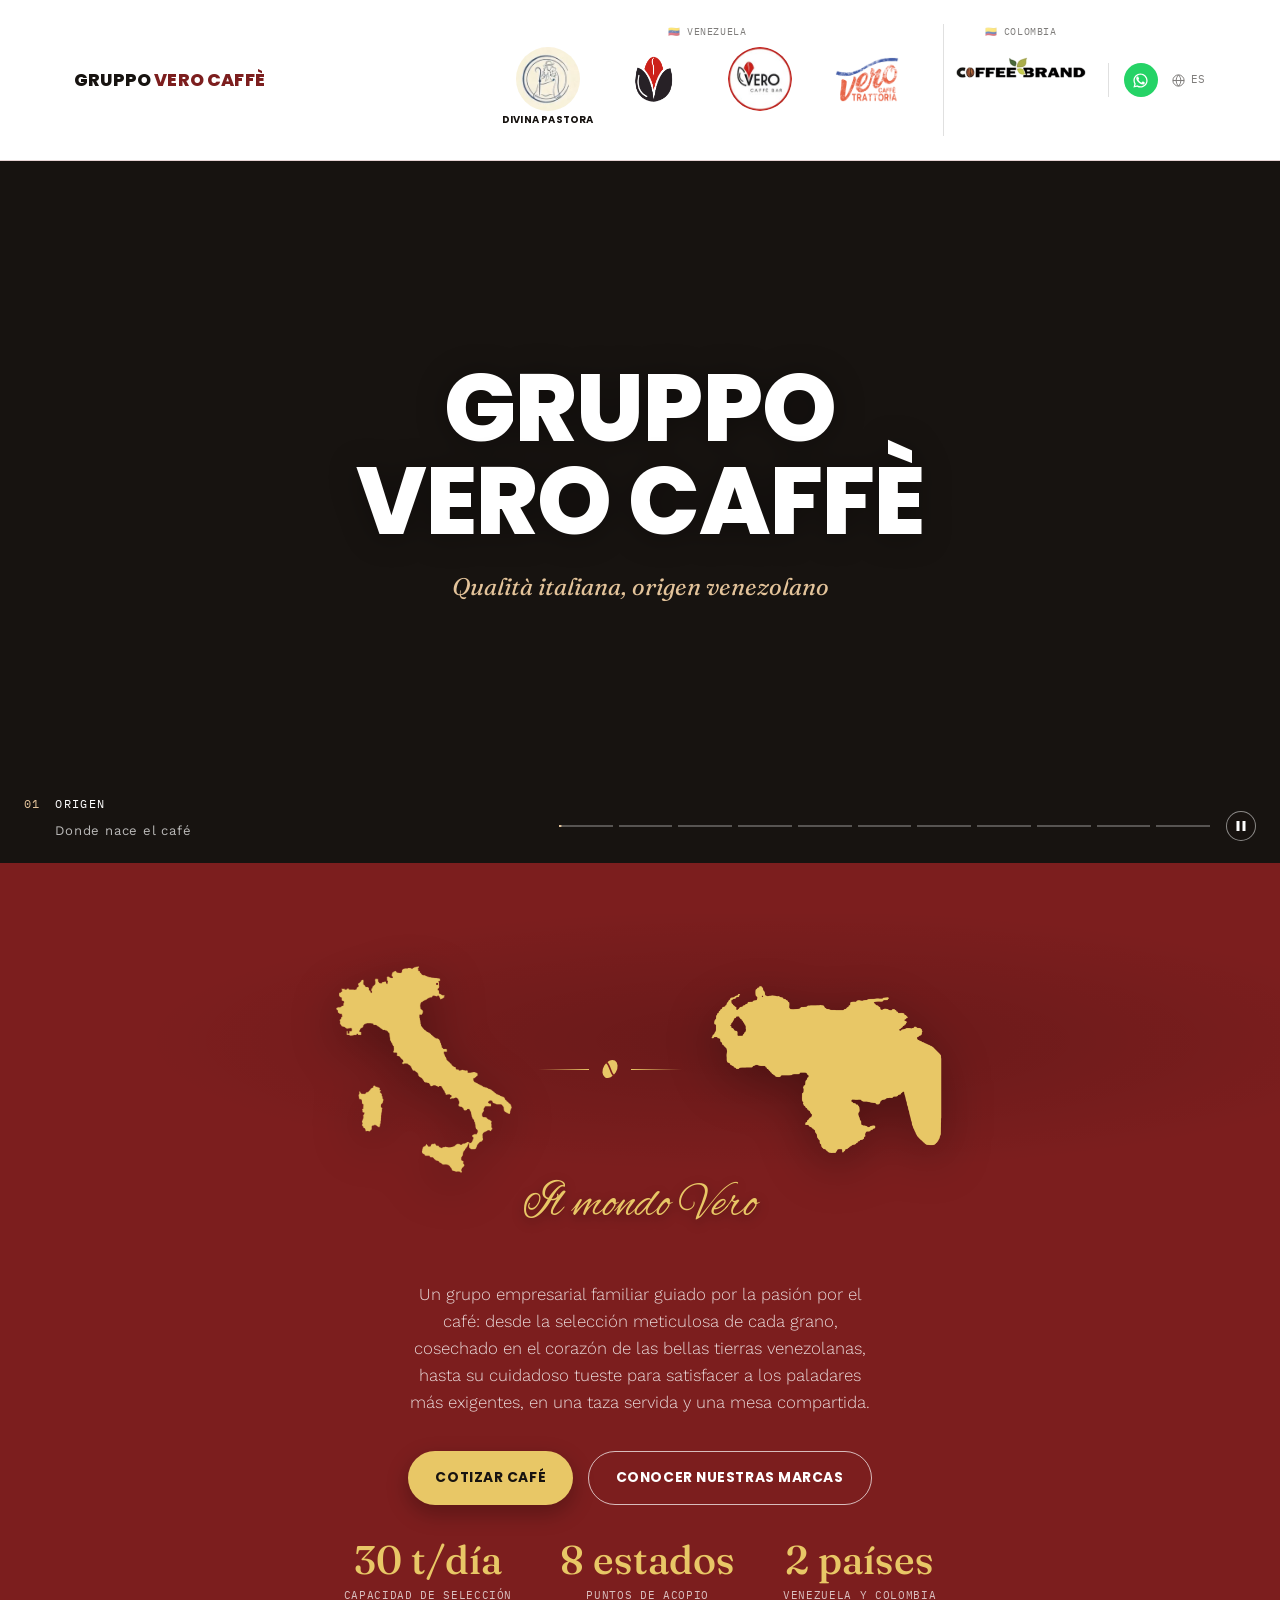
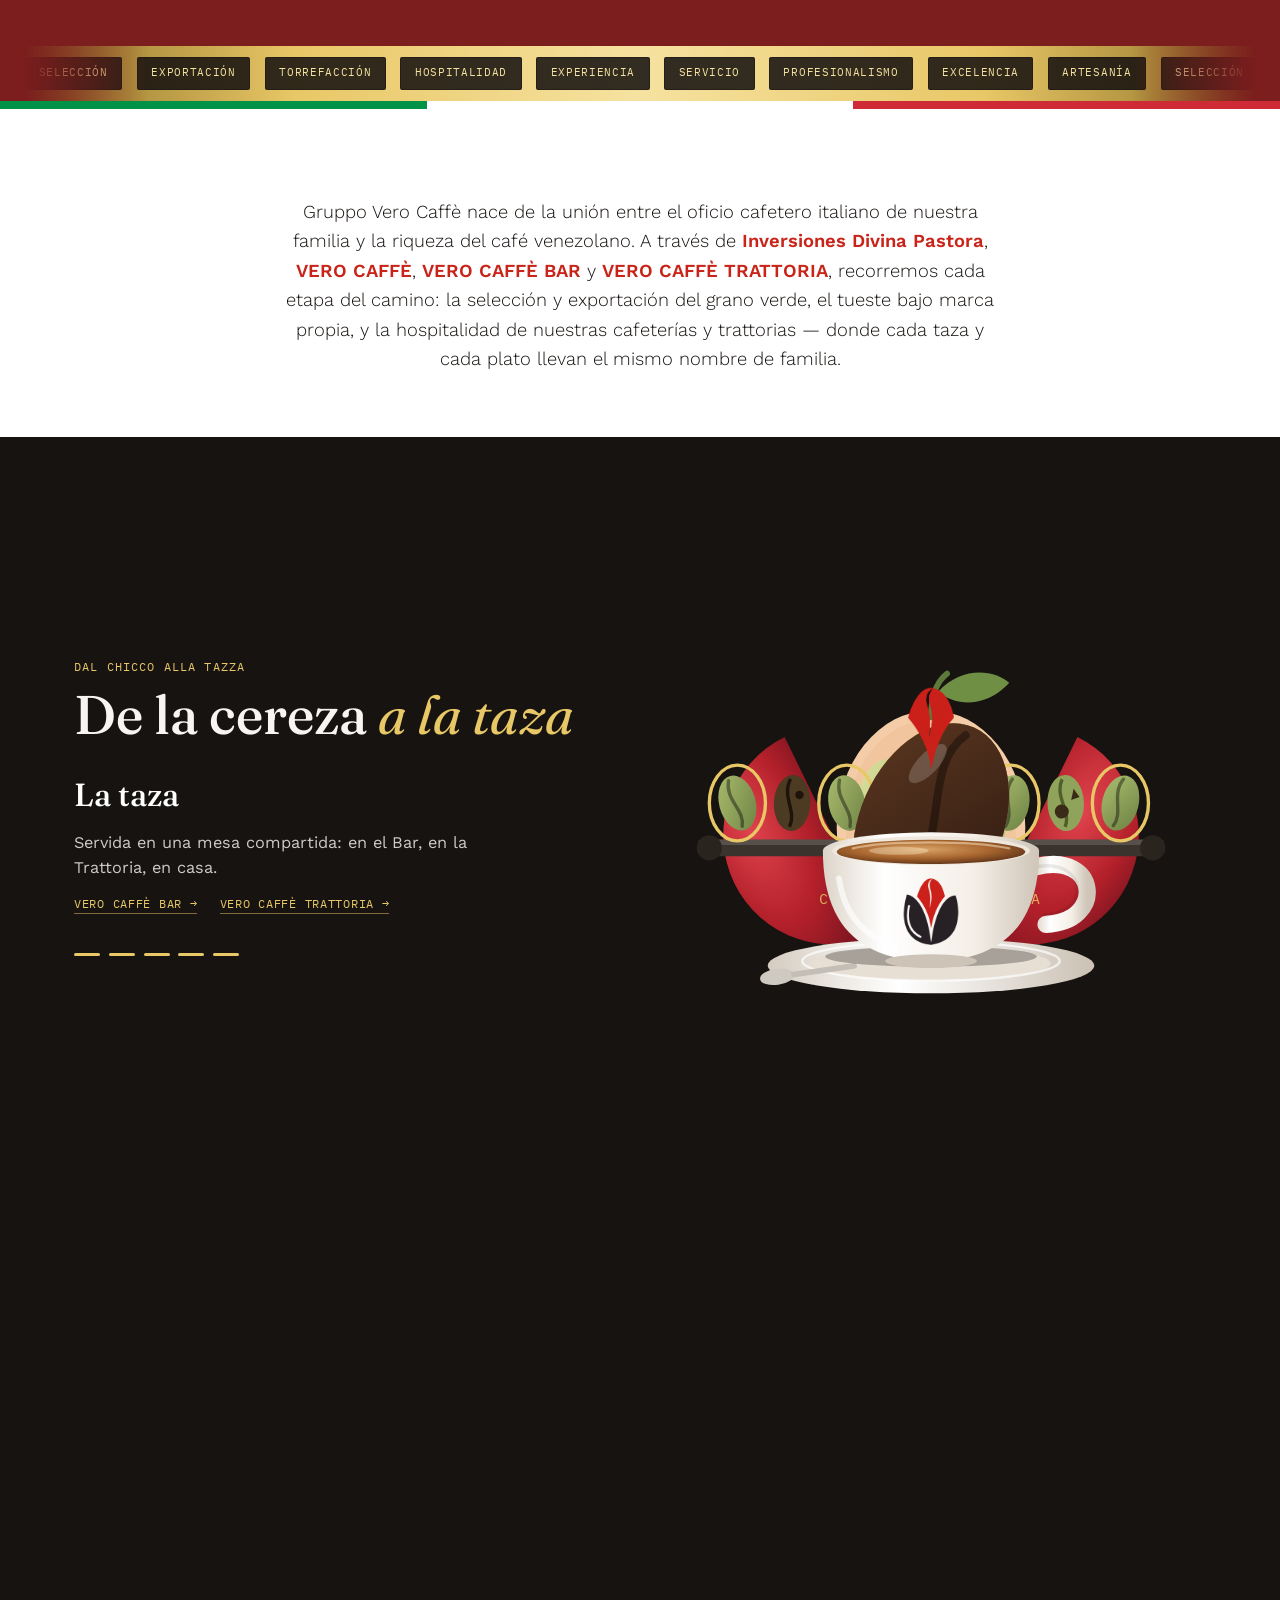
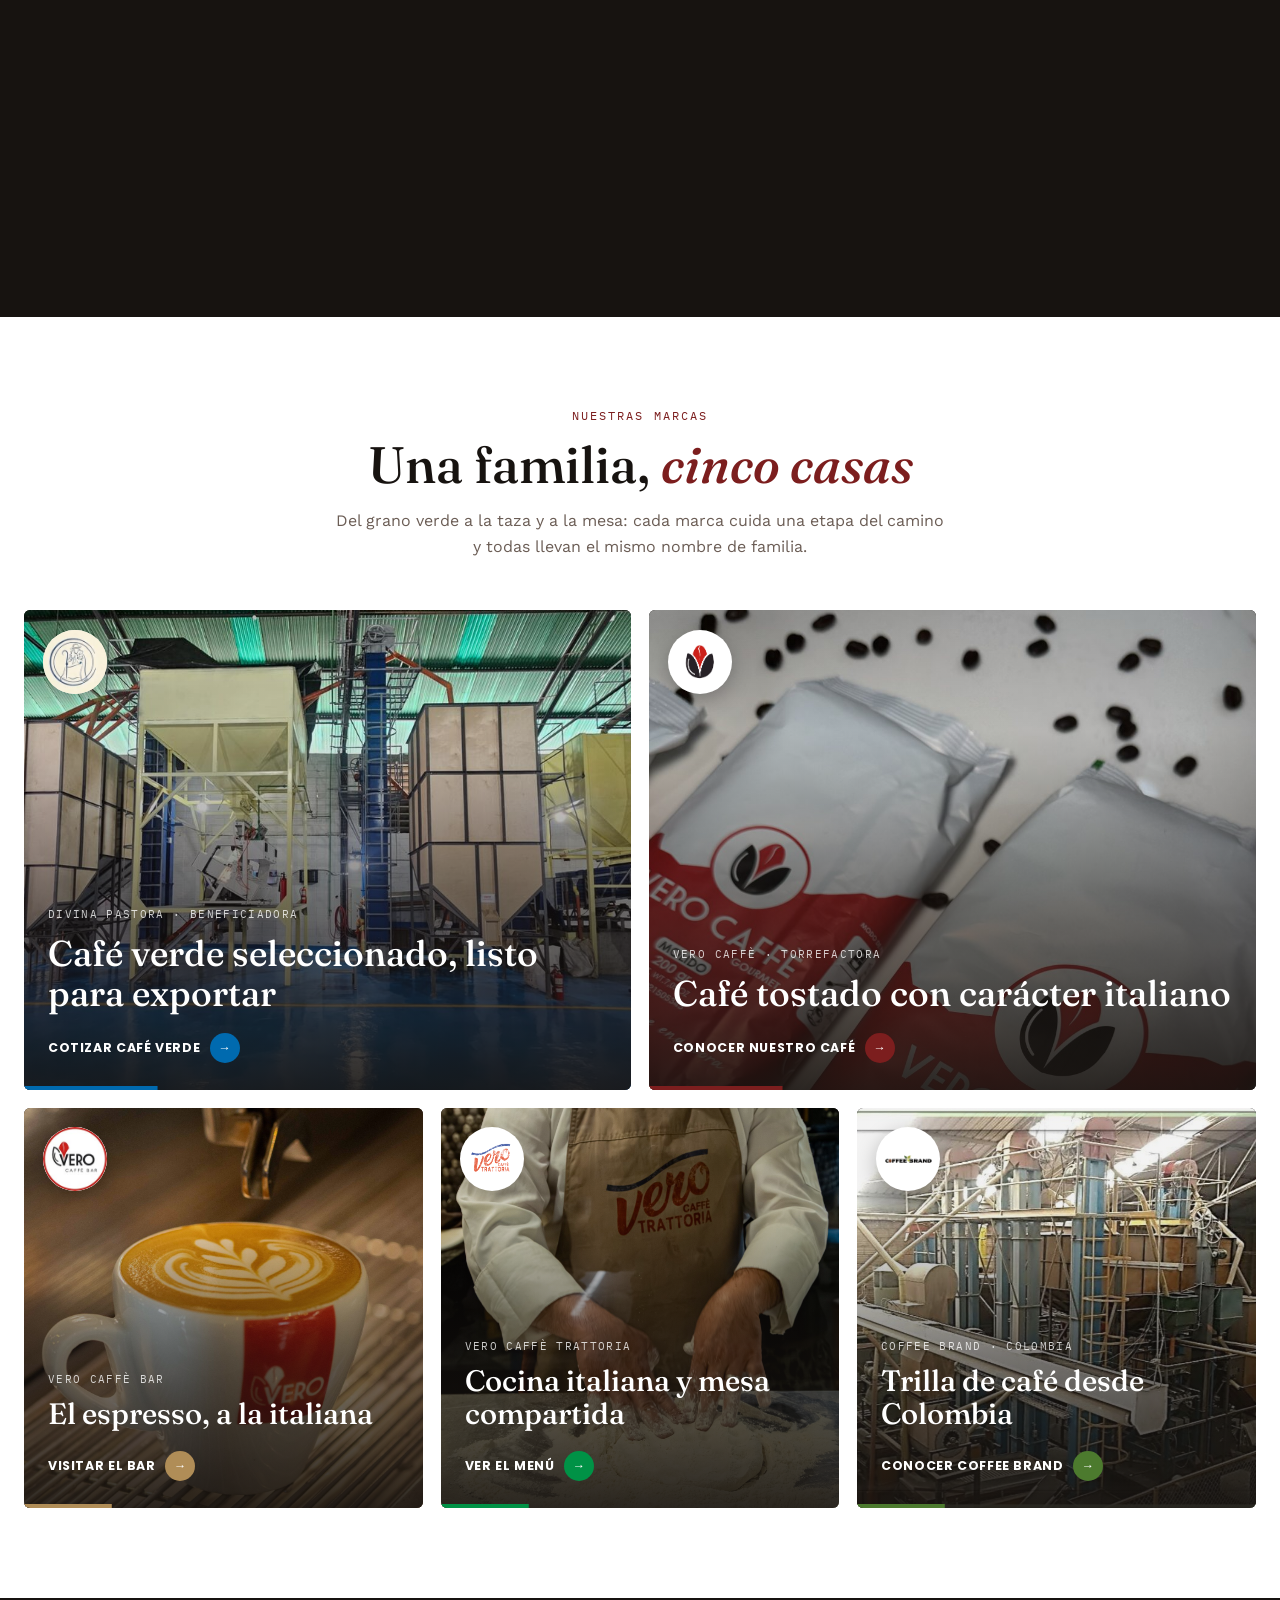
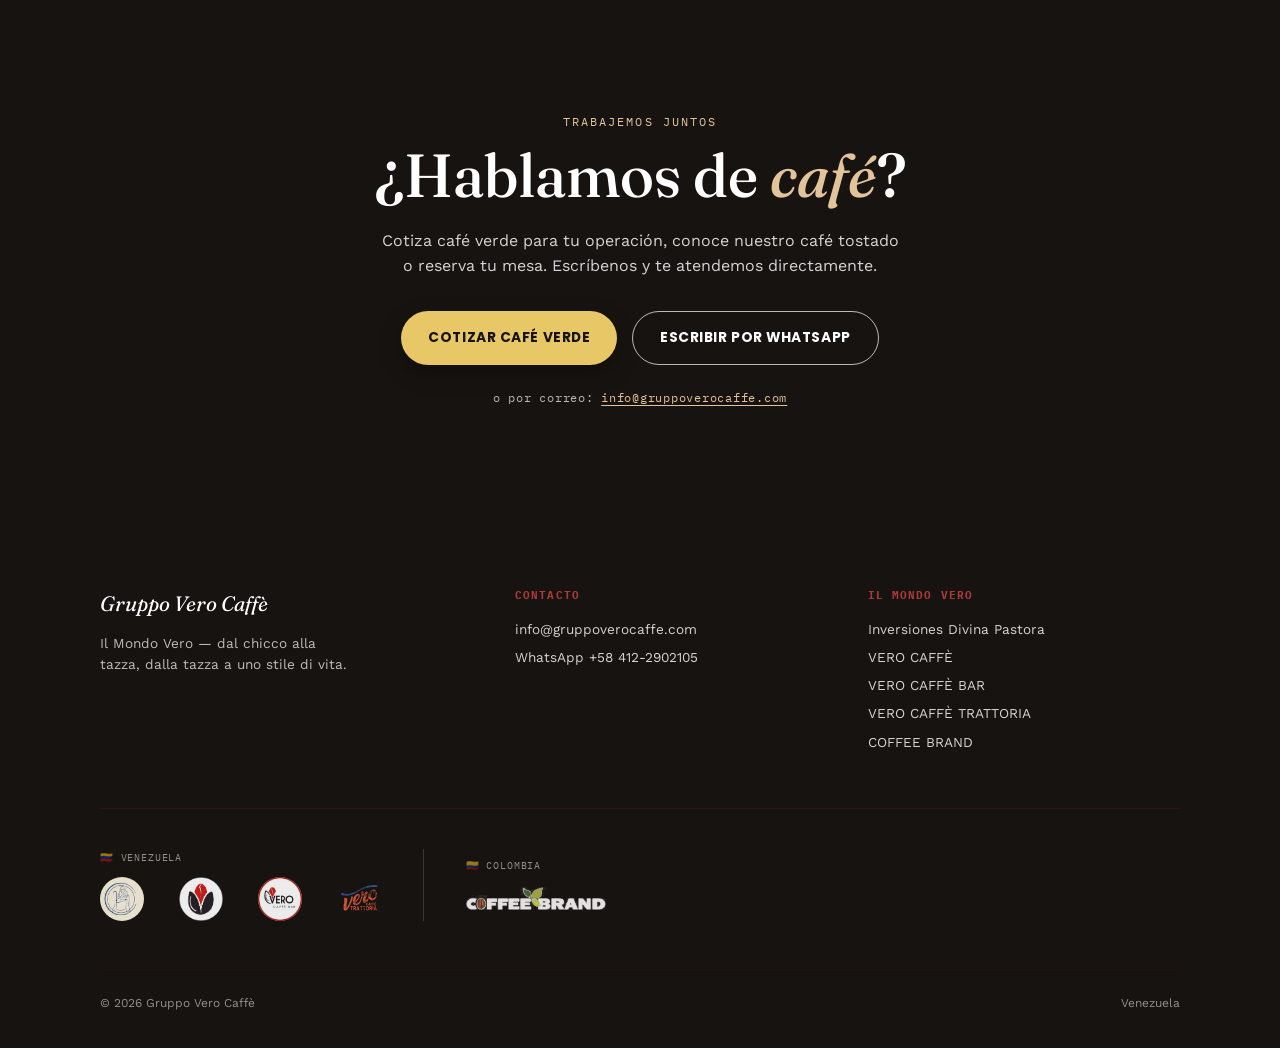
==== commit db6c2ee9: "Inicio: cierre con llamado a cotizar/WhatsApp y tarjetas de marcas que abren cada pagina desde el in" ====
--- a/index.html
+++ b/index.html
@@ -261,6 +261,17 @@
   }
   .hero-art-caption{ display:none; }
 
+  /* LLAMADO FINAL */
+  .cta-final{ position:relative; isolation:isolate; overflow:hidden; background:#171310; color:#fff; text-align:center; padding:clamp(4rem,9vw,7.5rem) 1.5rem; }
+  .cta-final video{ position:absolute; inset:0; width:100%; height:100%; object-fit:cover; z-index:-2; filter:saturate(1.05); }
+  .cta-final::before{ content:""; position:absolute; inset:0; z-index:-1; background:radial-gradient(ellipse 70% 80% at 50% 50%, rgba(23,19,16,0.55), rgba(23,19,16,0.88)); }
+  .cta-final .eyebrow{ justify-content:center; color:var(--gold-soft); } .cta-final .eyebrow::before{ background:var(--gold-soft); }
+  .cta-final h2{ font-family:'Fraunces', serif; font-weight:500; font-size:clamp(2.1rem,5vw,3.8rem); line-height:1.06; margin:0.8rem auto 0; max-width:18ch; }
+  .cta-final h2 em{ color:var(--gold-soft); }
+  .cta-final p{ max-width:52ch; margin:1.2rem auto 0; color:rgba(255,255,255,0.82); }
+  .cta-final .hero-cta{ margin-top:2rem; animation:none; }
+  .cta-final .cta-mail{ display:block; margin-top:1.4rem; font-family:'IBM Plex Mono', monospace; font-size:0.78rem; letter-spacing:0.06em; color:rgba(255,255,255,0.7); }
+  .cta-final .cta-mail a{ color:var(--gold-soft); text-decoration:underline; text-underline-offset:3px; }
   /* MARCAS — tarjetas con foto */
   .marcas{ padding:clamp(3.5rem,7vw,6rem) 1.5rem clamp(3.5rem,7vw,6rem); background:#fff; scroll-margin-top:110px; }
   .marcas-head{ max-width:62ch; margin:0 auto clamp(2rem,4vw,3.2rem); text-align:center; }
@@ -650,7 +661,7 @@
     <p>Del grano verde a la taza y a la mesa: cada marca cuida una etapa del camino y todas llevan el mismo nombre de familia.</p>
   </div>
   <div class="marcas-grid">
-    <a href="divina-pastora.html#cotizacion" class="marca marca-lg" style="--accent:#006AAF;">
+    <a href="divina-pastora.html" class="marca marca-lg" style="--accent:#006AAF;">
       <img class="marca-img" src="assets/planta/planta-01-nave.jpg?v=1" alt="" loading="lazy" style="object-position:50% 50%;">
       <span class="marca-shade" aria-hidden="true"></span>
       <span class="marca-logo"><img class="fill" src="assets/divina-ig-profile.jpg?v=1" alt="Divina Pastora · Beneficiadora"></span>
@@ -683,6 +694,18 @@
   </div>
 </section>
 
+<section class="cta-final" aria-labelledby="ctaTitulo">
+  <video muted loop playsinline preload="none" data-src="assets/video/reel-cosecha.mp4" aria-hidden="true"></video>
+  <div class="eyebrow">Trabajemos juntos</div>
+  <h2 id="ctaTitulo">¿Hablamos de <em>café</em>?</h2>
+  <p>Cotiza café verde para tu operación, conoce nuestro café tostado o reserva tu mesa. Escríbenos y te atendemos directamente.</p>
+  <div class="hero-cta">
+    <a href="divina-pastora.html#cotizacion" class="btn-hero btn-hero-primary">Cotizar café verde</a>
+    <a href="https://wa.me/584122902105?text=Hola%2C%20quisiera%20informaci%C3%B3n%20sobre%20Gruppo%20Vero%20Caff%C3%A8" class="btn-hero btn-hero-ghost" target="_blank" rel="noopener">Escribir por WhatsApp</a>
+  </div>
+  <span class="cta-mail">o por correo: <a href="mailto:info@gruppoverocaffe.com">info@gruppoverocaffe.com</a></span>
+</section>
+
 <footer id="contacto">
   <div class="footer-inner">
     <div class="footer-brand">
@@ -836,5 +859,14 @@
   cards.forEach(function(c){ io.observe(c); });
 })();
 </script>
+<script>
+(function(){
+  var v=document.querySelector('.cta-final video'); if(!v) return;
+  if(matchMedia('(prefers-reduced-motion: reduce)').matches || !('IntersectionObserver' in window)) return;
+  new IntersectionObserver(function(es){ es.forEach(function(x){
+    if(x.isIntersecting){ if(!v.getAttribute('src')){ v.src=v.dataset.src; } var p=v.play(); if(p&&p.catch) p.catch(function(){}); } else { v.pause(); }
+  }); },{threshold:.15}).observe(v.parentNode);
+})();
+</script>
 </body>
 </html>
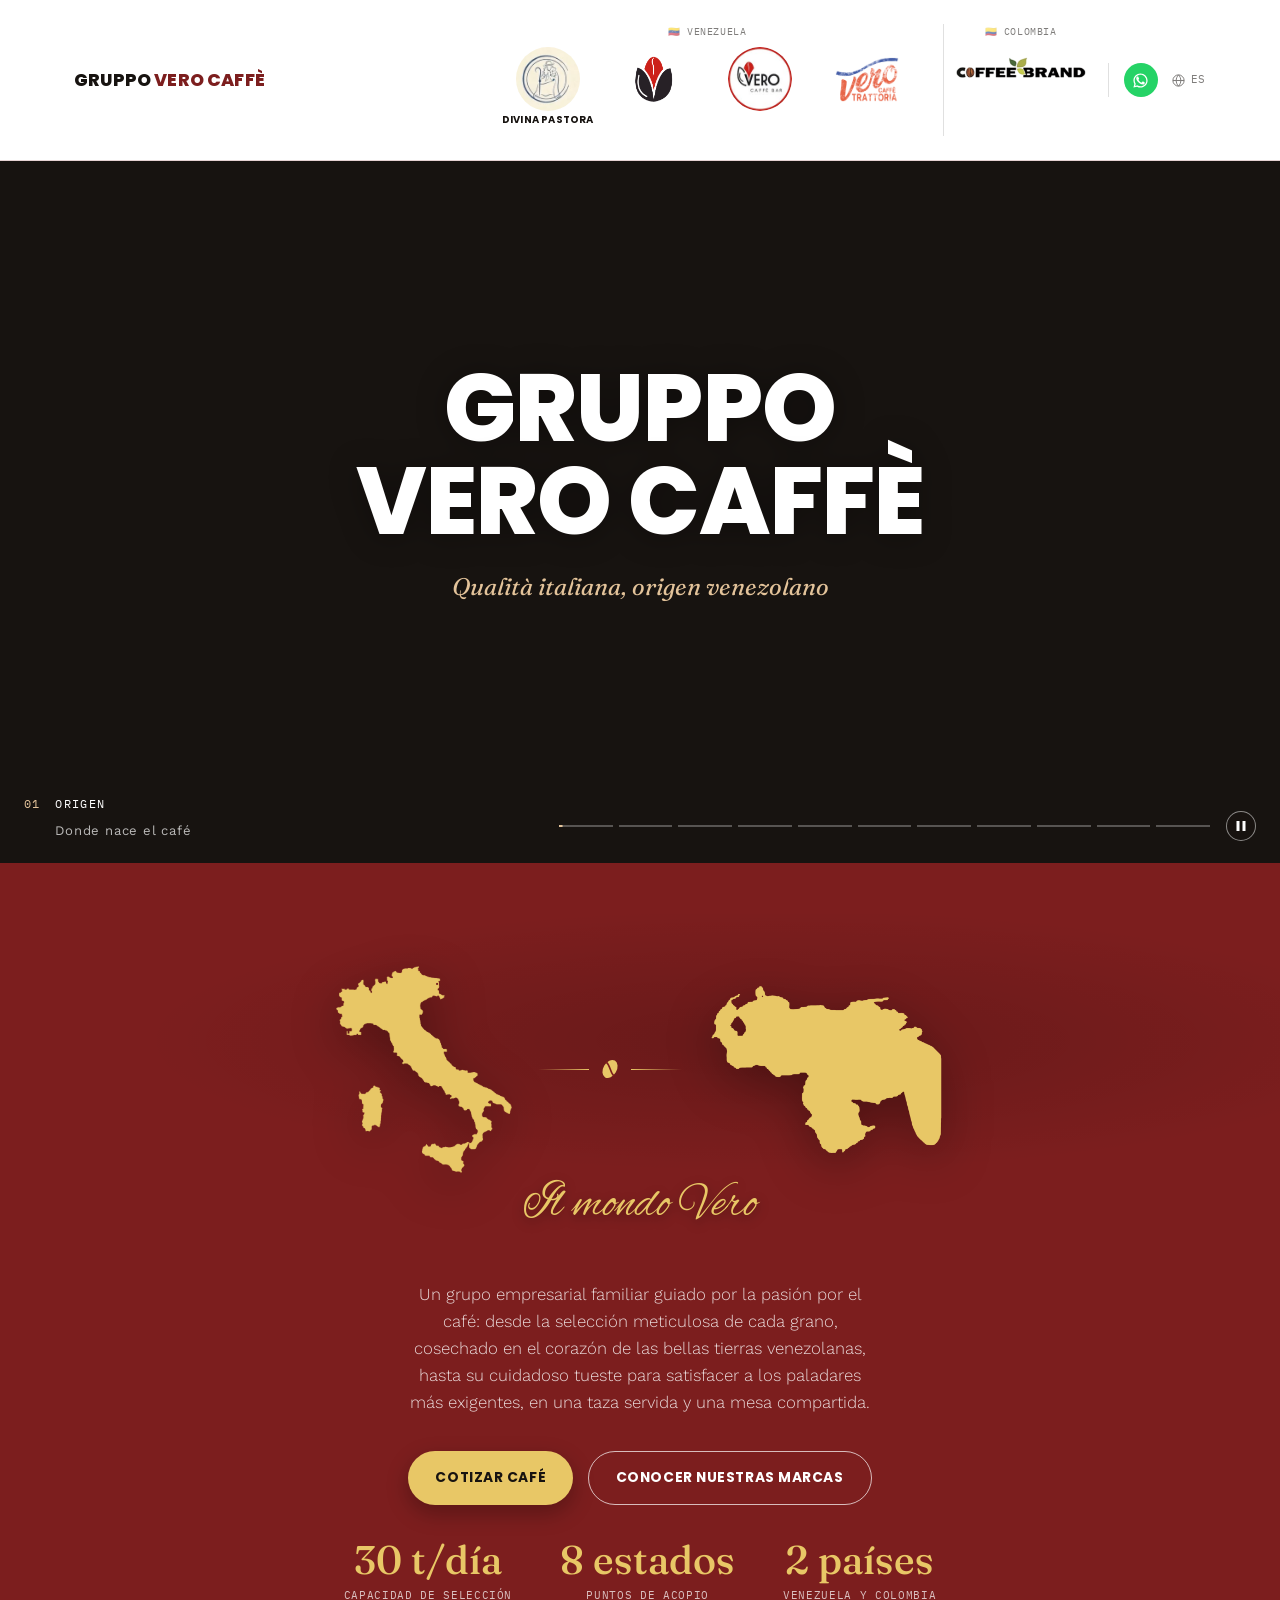
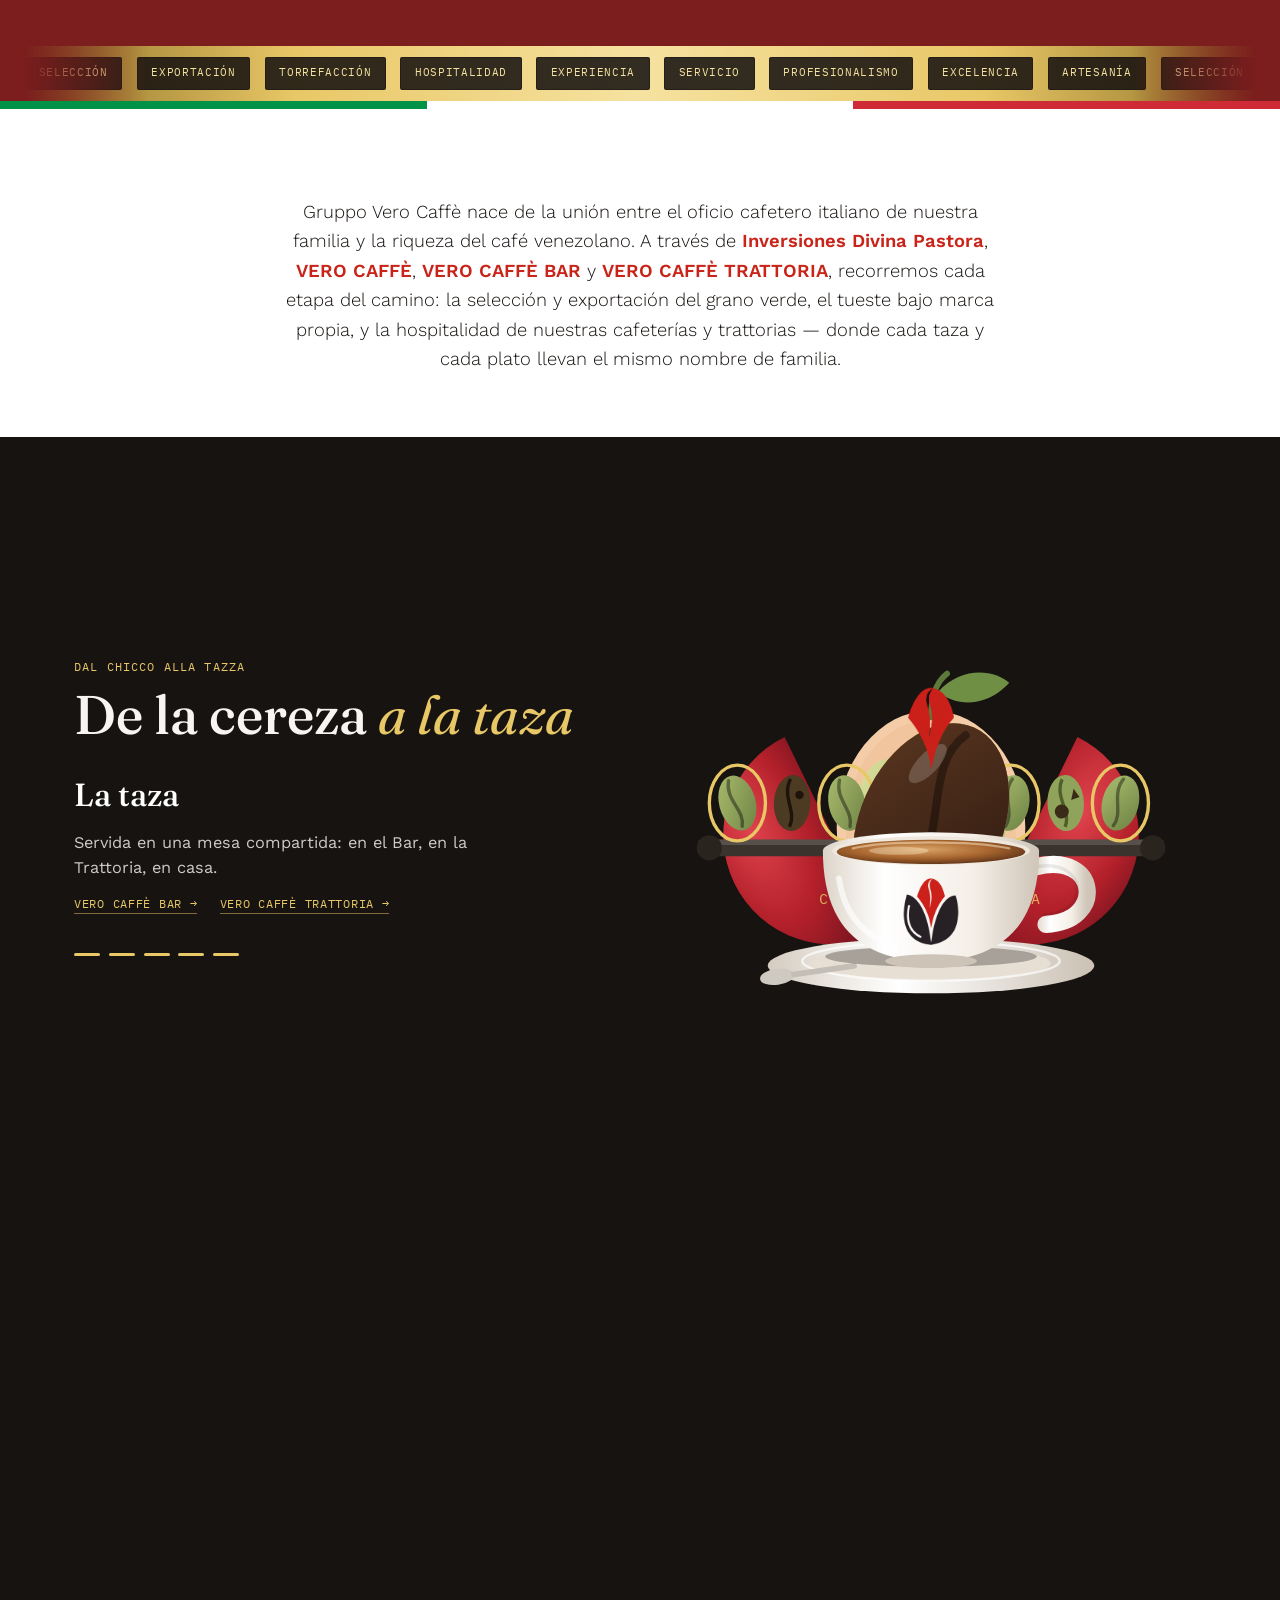
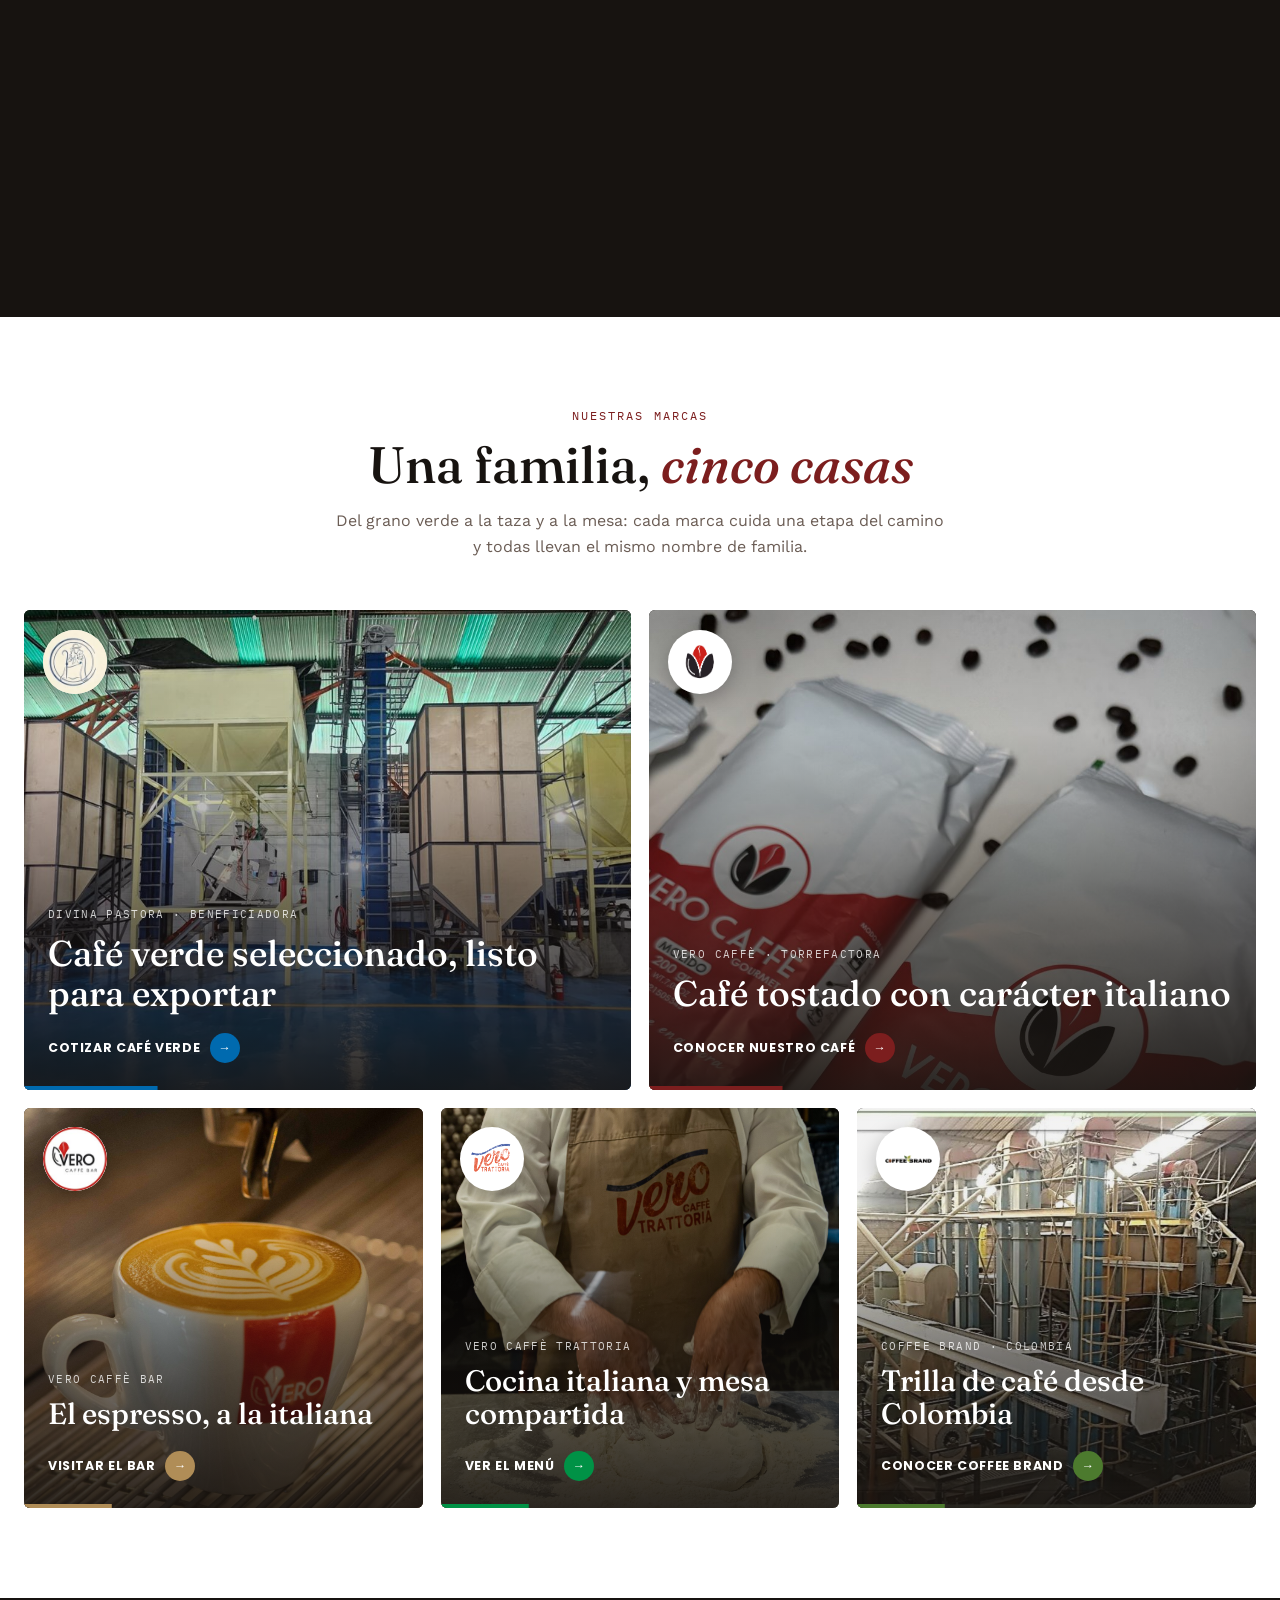
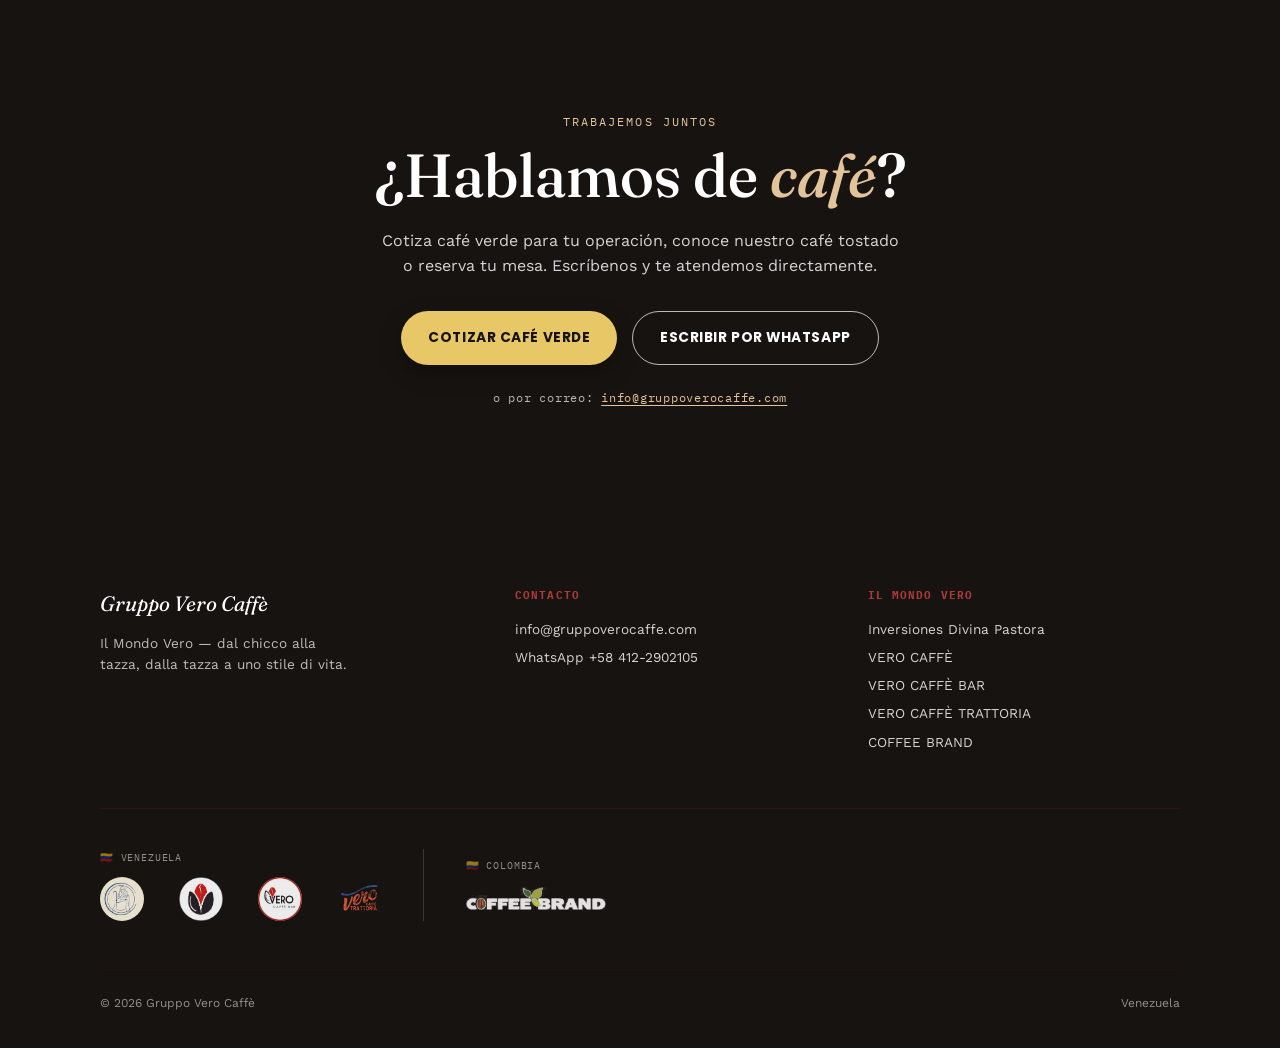
==== commit f5685ba7: "Bar y Trattoria: videos profesionales nuevos, sin repetir; se retira el video de IA del bar Co-Autho" ====
--- a/index.html
+++ b/index.html
@@ -429,7 +429,7 @@
       <div class="reel-slide" data-label="Clasificación óptica" data-cap="Selección en planta: 30 toneladas por día"><video muted loop playsinline data-src="assets/video/buhler-sorting-web.mp4" preload="none"></video></div>
       <div class="reel-slide" data-label="Torrefacción" data-cap="El tueste del grano"><video muted loop playsinline data-src="assets/video/reel-tueste.mp4" preload="none"></video></div>
       <div class="reel-slide is-portrait" data-label="Empaque" data-cap="Empaque automatizado"><video class="bg" muted loop playsinline preload="none" data-src="assets/video/bag-sealing-line.mp4?v=1" aria-hidden="true"></video><video class="fg" muted loop playsinline preload="none" data-src="assets/video/bag-sealing-line.mp4?v=1"></video></div>
-      <div class="reel-slide" data-label="Vero Caffè Bar" data-cap="El ritual del espresso, a la italiana"><video muted loop playsinline data-src="assets/video/bar-espresso.mp4?v=1" preload="none"></video></div>
+      <div class="reel-slide is-portrait" data-label="Vero Caffè Bar" data-cap="El ritual del café, a la italiana"><video class="bg" muted loop playsinline preload="none" data-src="assets/video/bar-local.mp4" aria-hidden="true"></video><video class="fg" muted loop playsinline preload="none" data-src="assets/video/bar-local.mp4"></video></div>
       <div class="reel-slide" data-label="Vero Trattoria" data-cap="Pasta fresca, elaborada cada día"><video muted loop playsinline data-src="assets/video/trattoria-pasta-fresca.mp4?v=1" preload="none"></video></div>
       <div class="reel-slide is-portrait is-photo" data-label="Vero Trattoria" data-cap="Linguini alle vongole"><img class="bg" alt="" data-src="assets/trattoria/dish-seafood-pasta.jpg"><img class="fg" alt="Vero Trattoria: Linguini alle vongole" data-src="assets/trattoria/dish-seafood-pasta.jpg"></div>
       <div class="reel-slide is-portrait is-photo" data-label="Vero Trattoria" data-cap="Fettuccine burrata, pomodori secchi e Parmigiano Reggiano"><img class="bg" alt="" data-src="assets/trattoria/dish-burrata.jpg"><img class="fg" alt="Vero Trattoria: Fettuccine burrata, pomodori secchi e Parmigiano Reggiano" data-src="assets/trattoria/dish-burrata.jpg"></div>
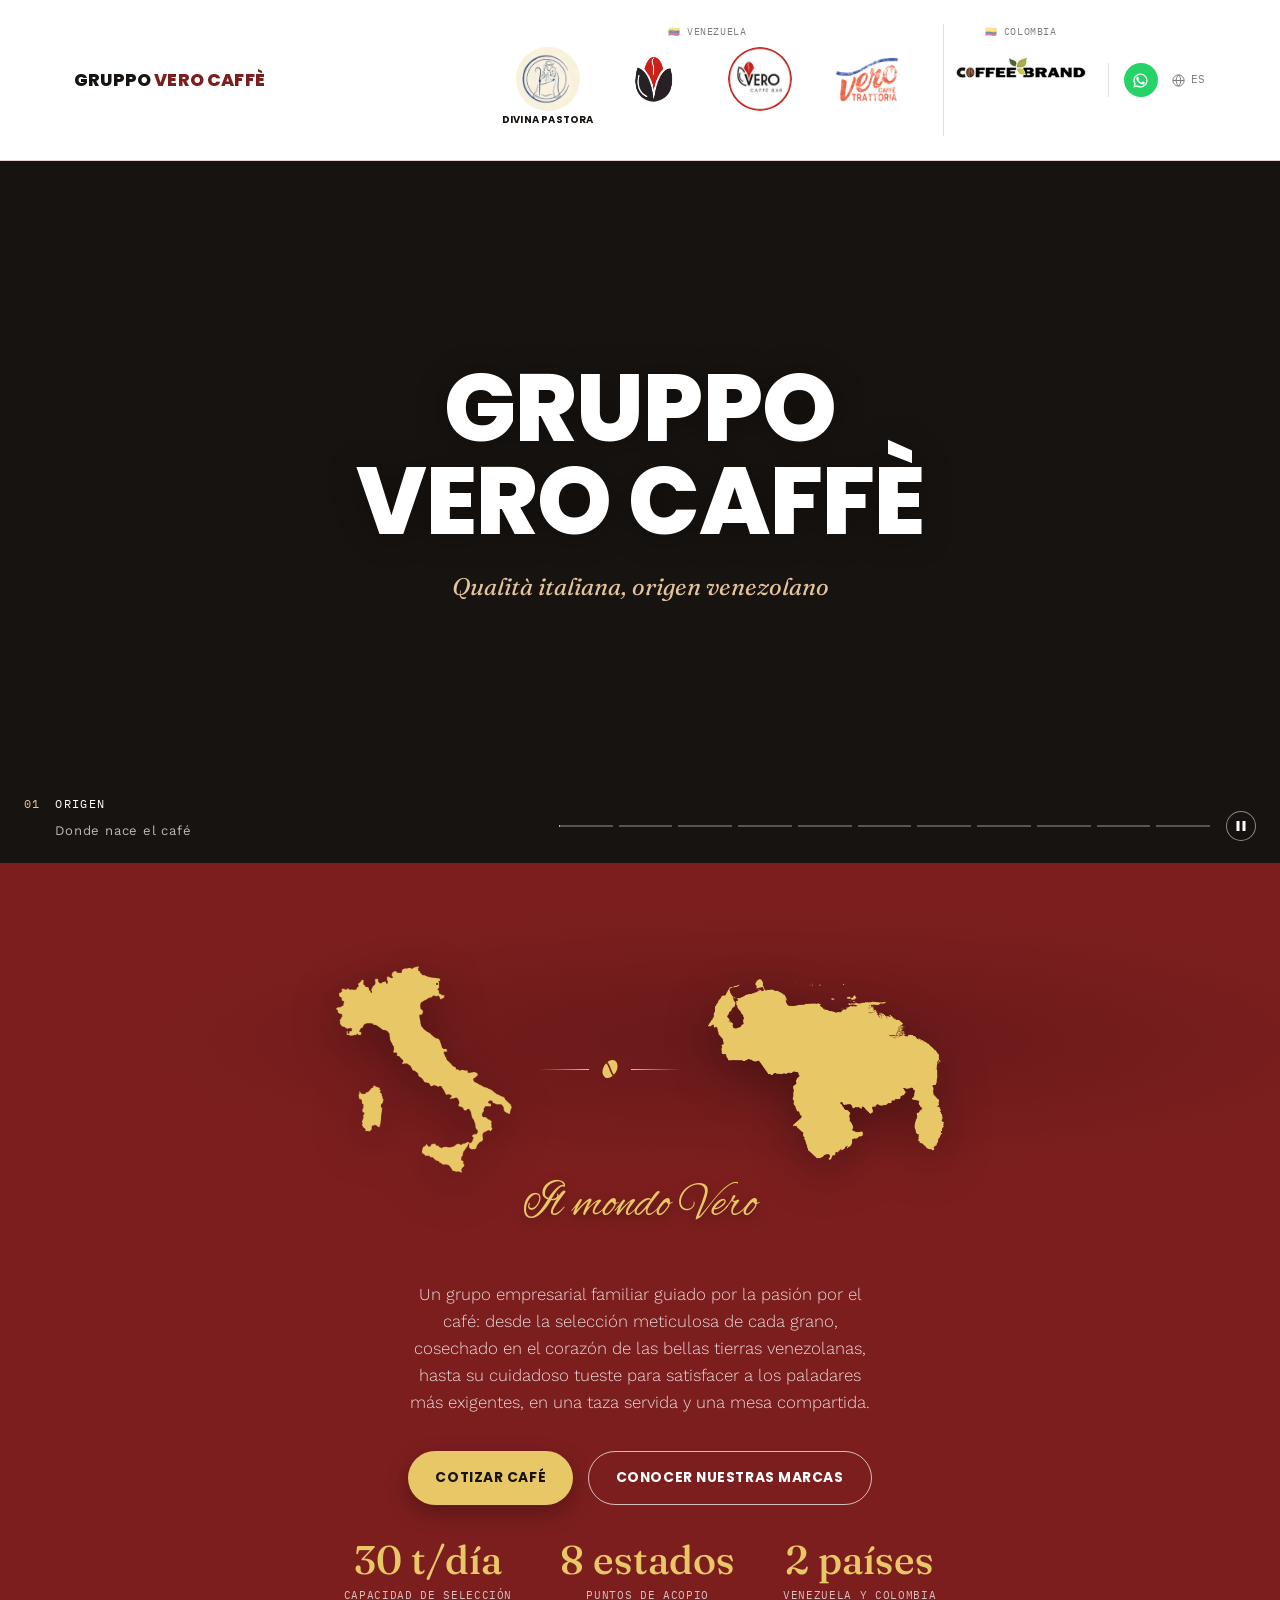
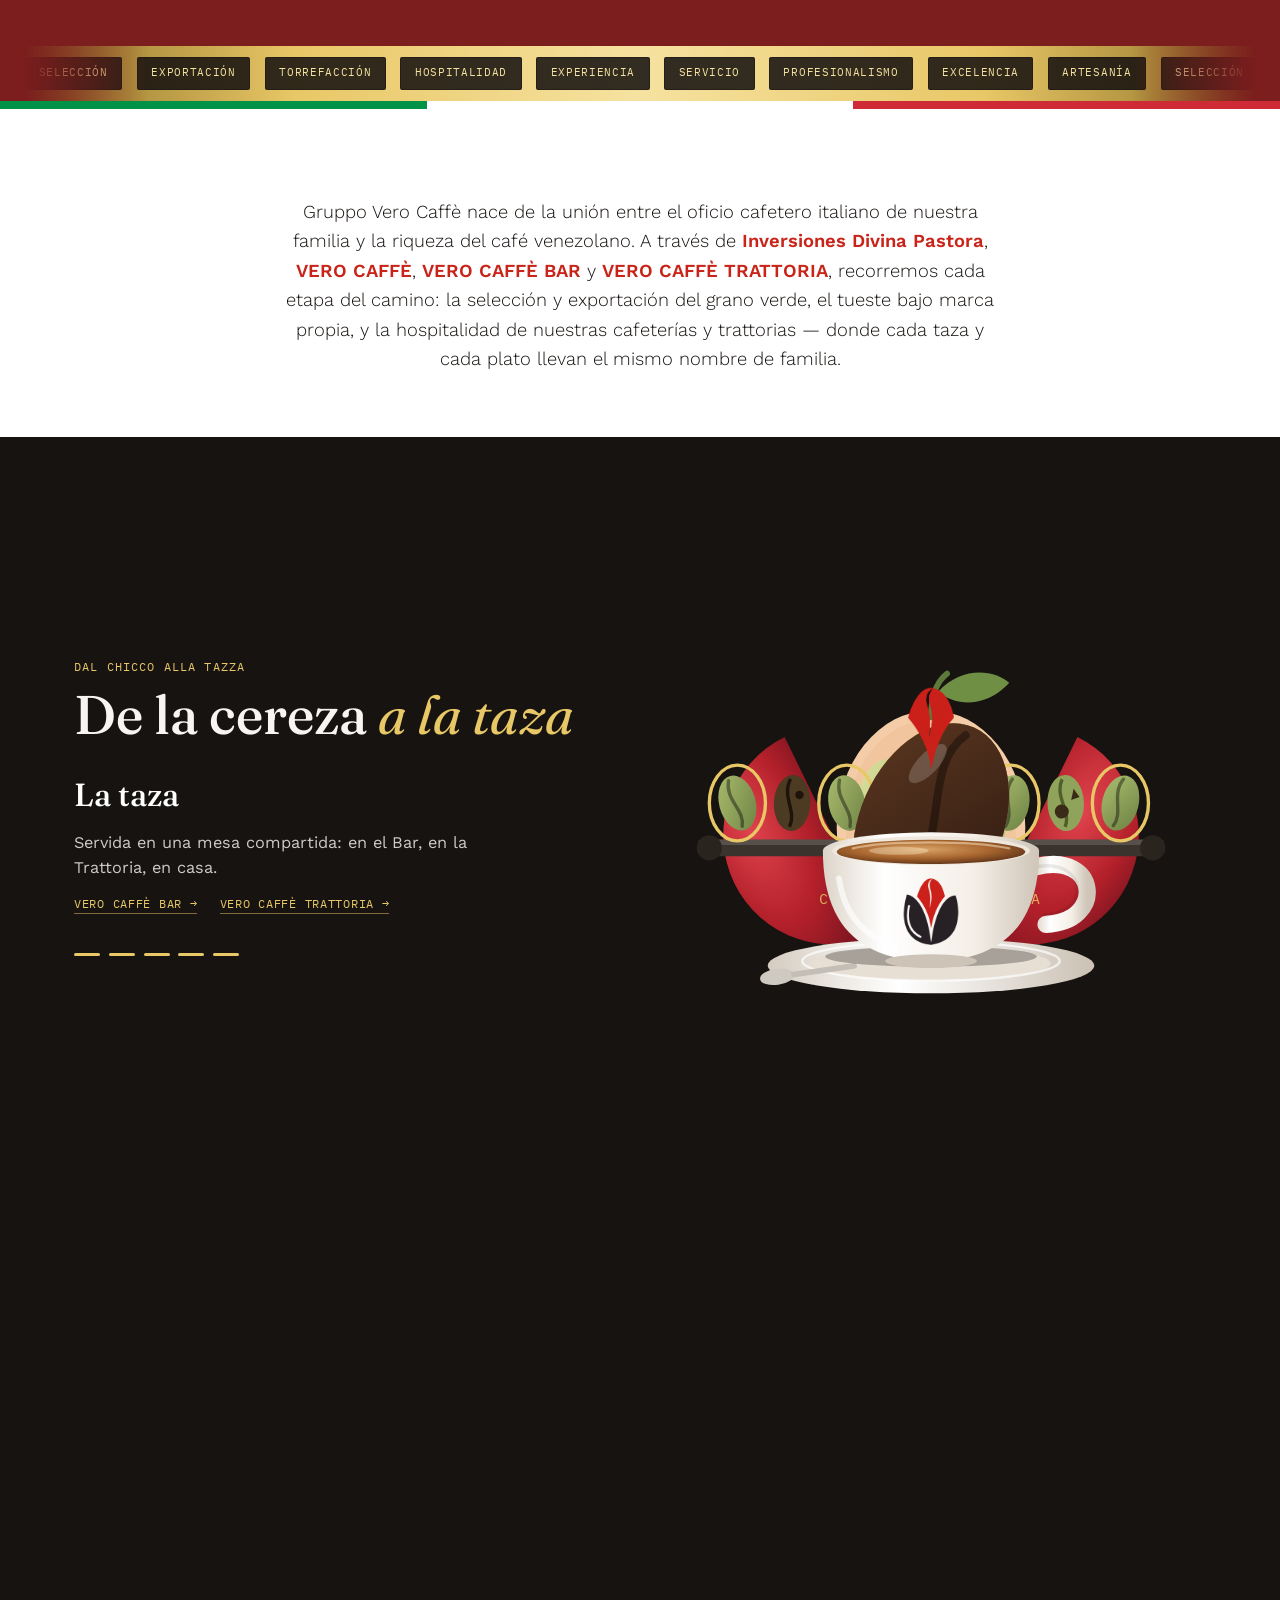
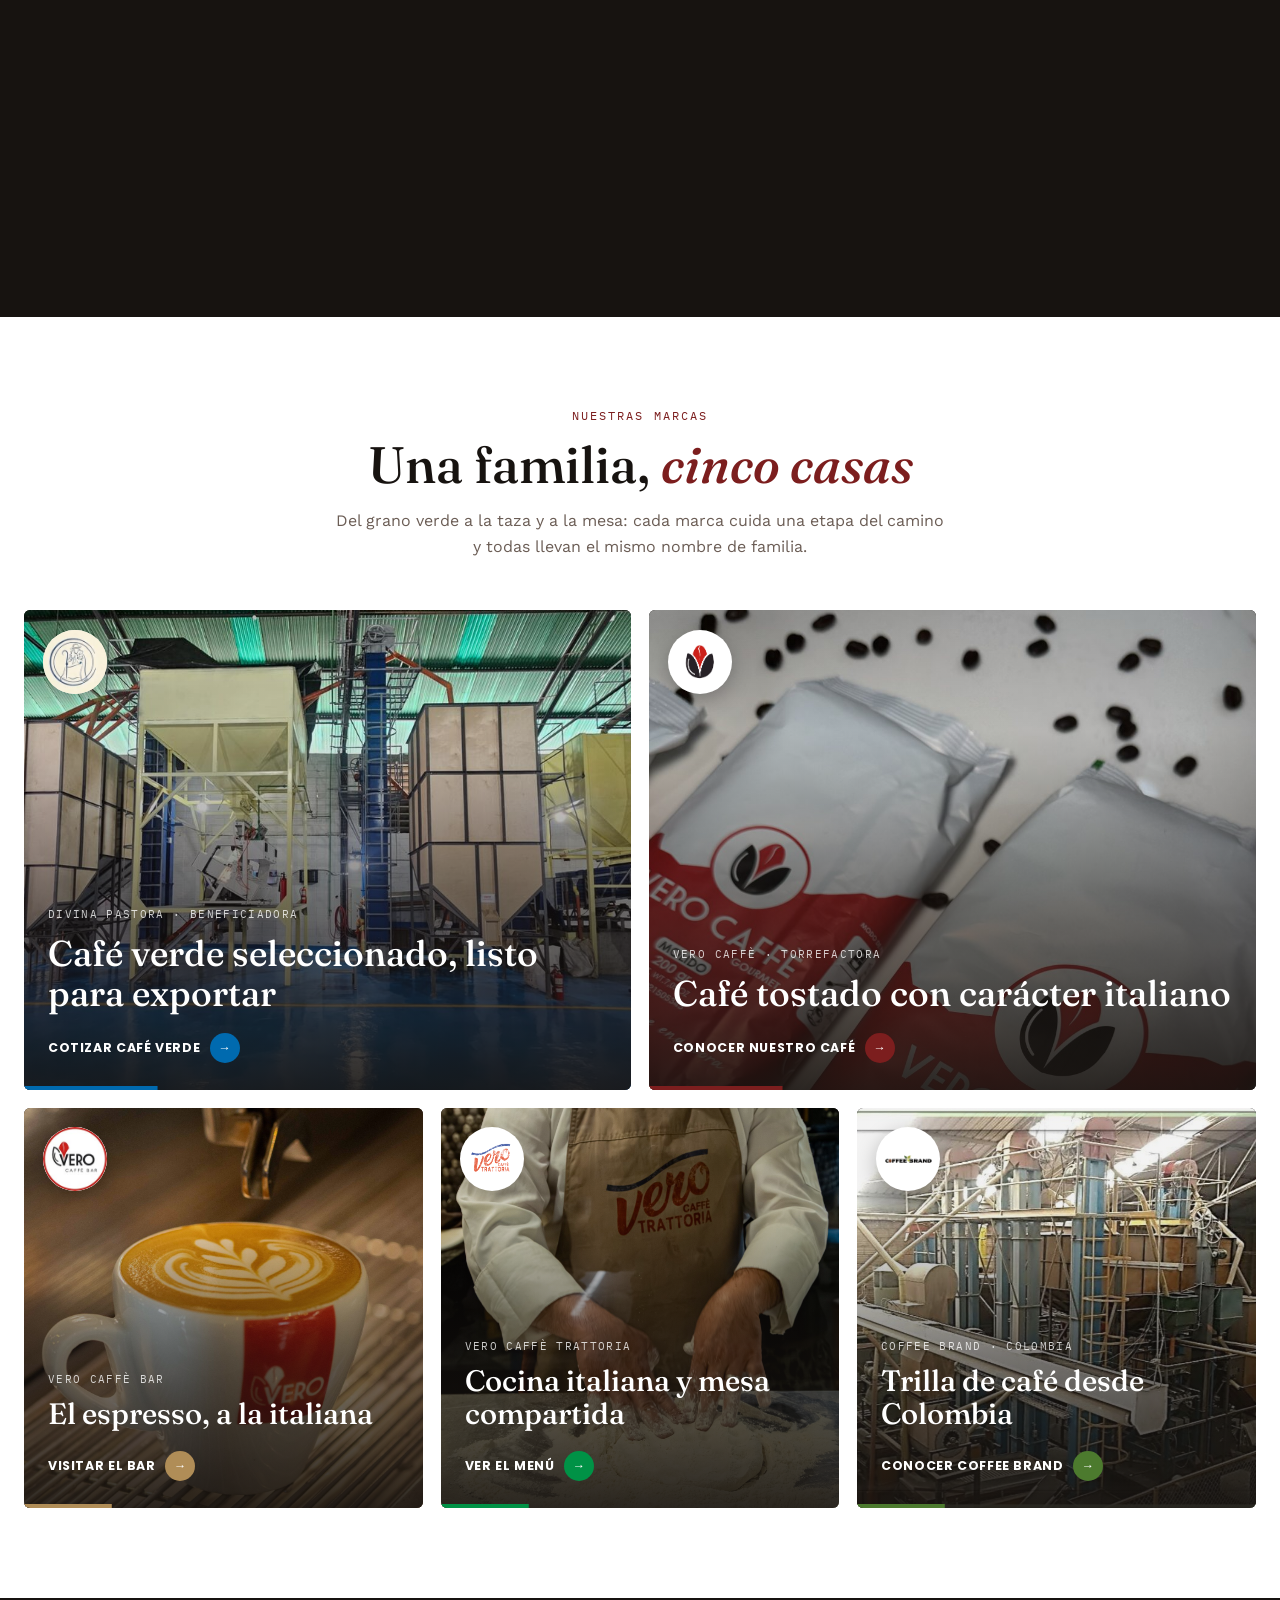
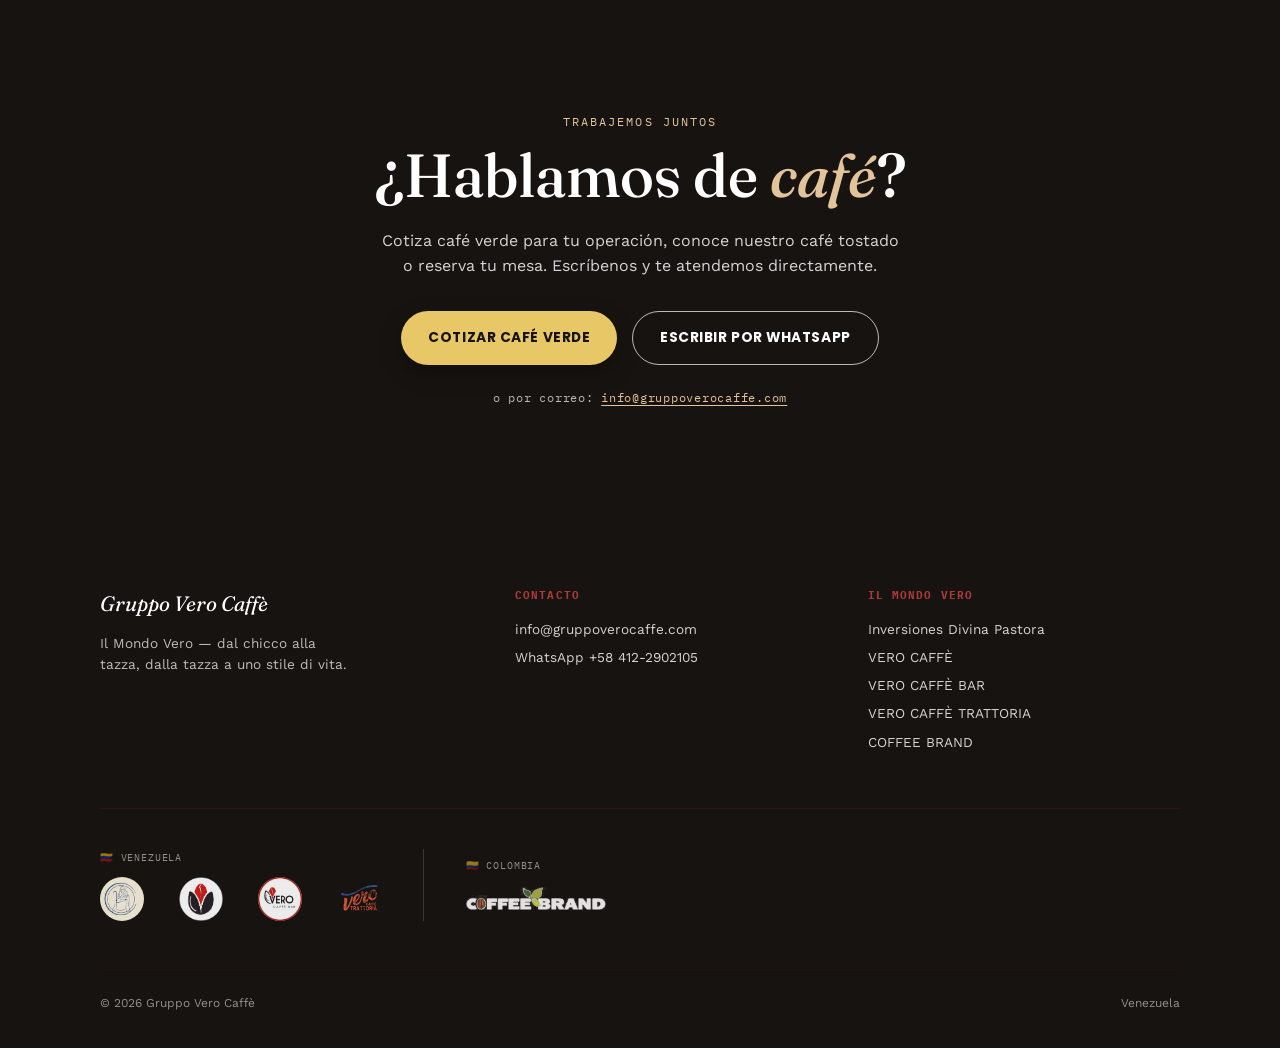
==== commit bdb5e1ec: "Inicio: mapa de Venezuela real, con la Guayana Esequiba completa Co-Authored-By: Claude Sonnet 5.5 <" ====
--- a/index.html
+++ b/index.html
@@ -461,7 +461,7 @@
             <svg class="map-bean" viewBox="0 0 24 24"><ellipse cx="12" cy="12" rx="6.2" ry="9" transform="rotate(30 12 12)" fill="#E8C766"/><path d="M8.6 5.8c3.6 2.6 3.6 9.8 6.8 12.4" stroke="#7C1E1E" stroke-width="1.5" fill="none" stroke-linecap="round"/></svg>
             <span class="map-line"></span>
           </div>
-          <img class="map-ve" src="assets/venezuela-map-gold.png?v=1" alt="Mapa de Venezuela">
+          <img class="map-ve" src="assets/venezuela-map-gold.png?v=2" alt="Mapa de Venezuela">
         </div>
         <span class="hero-art-signature">Il mondo Vero</span>
       </div>
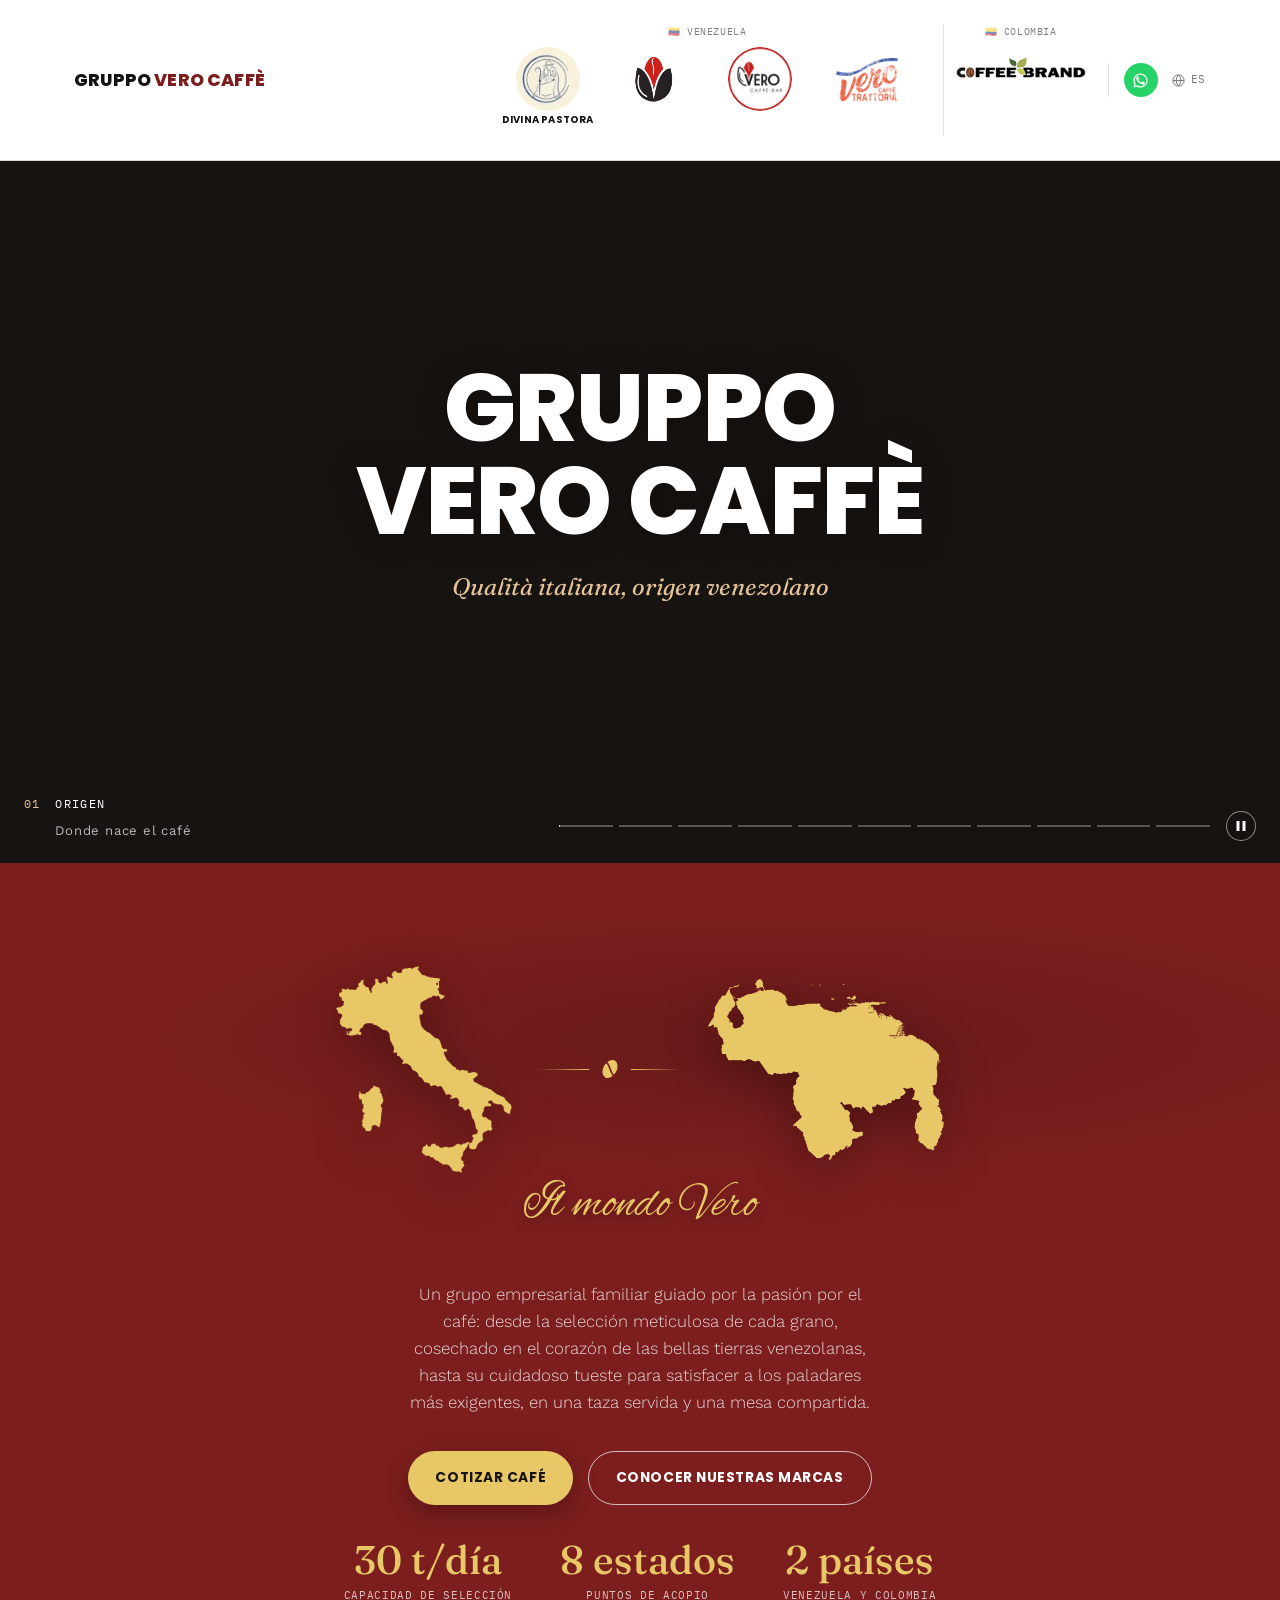
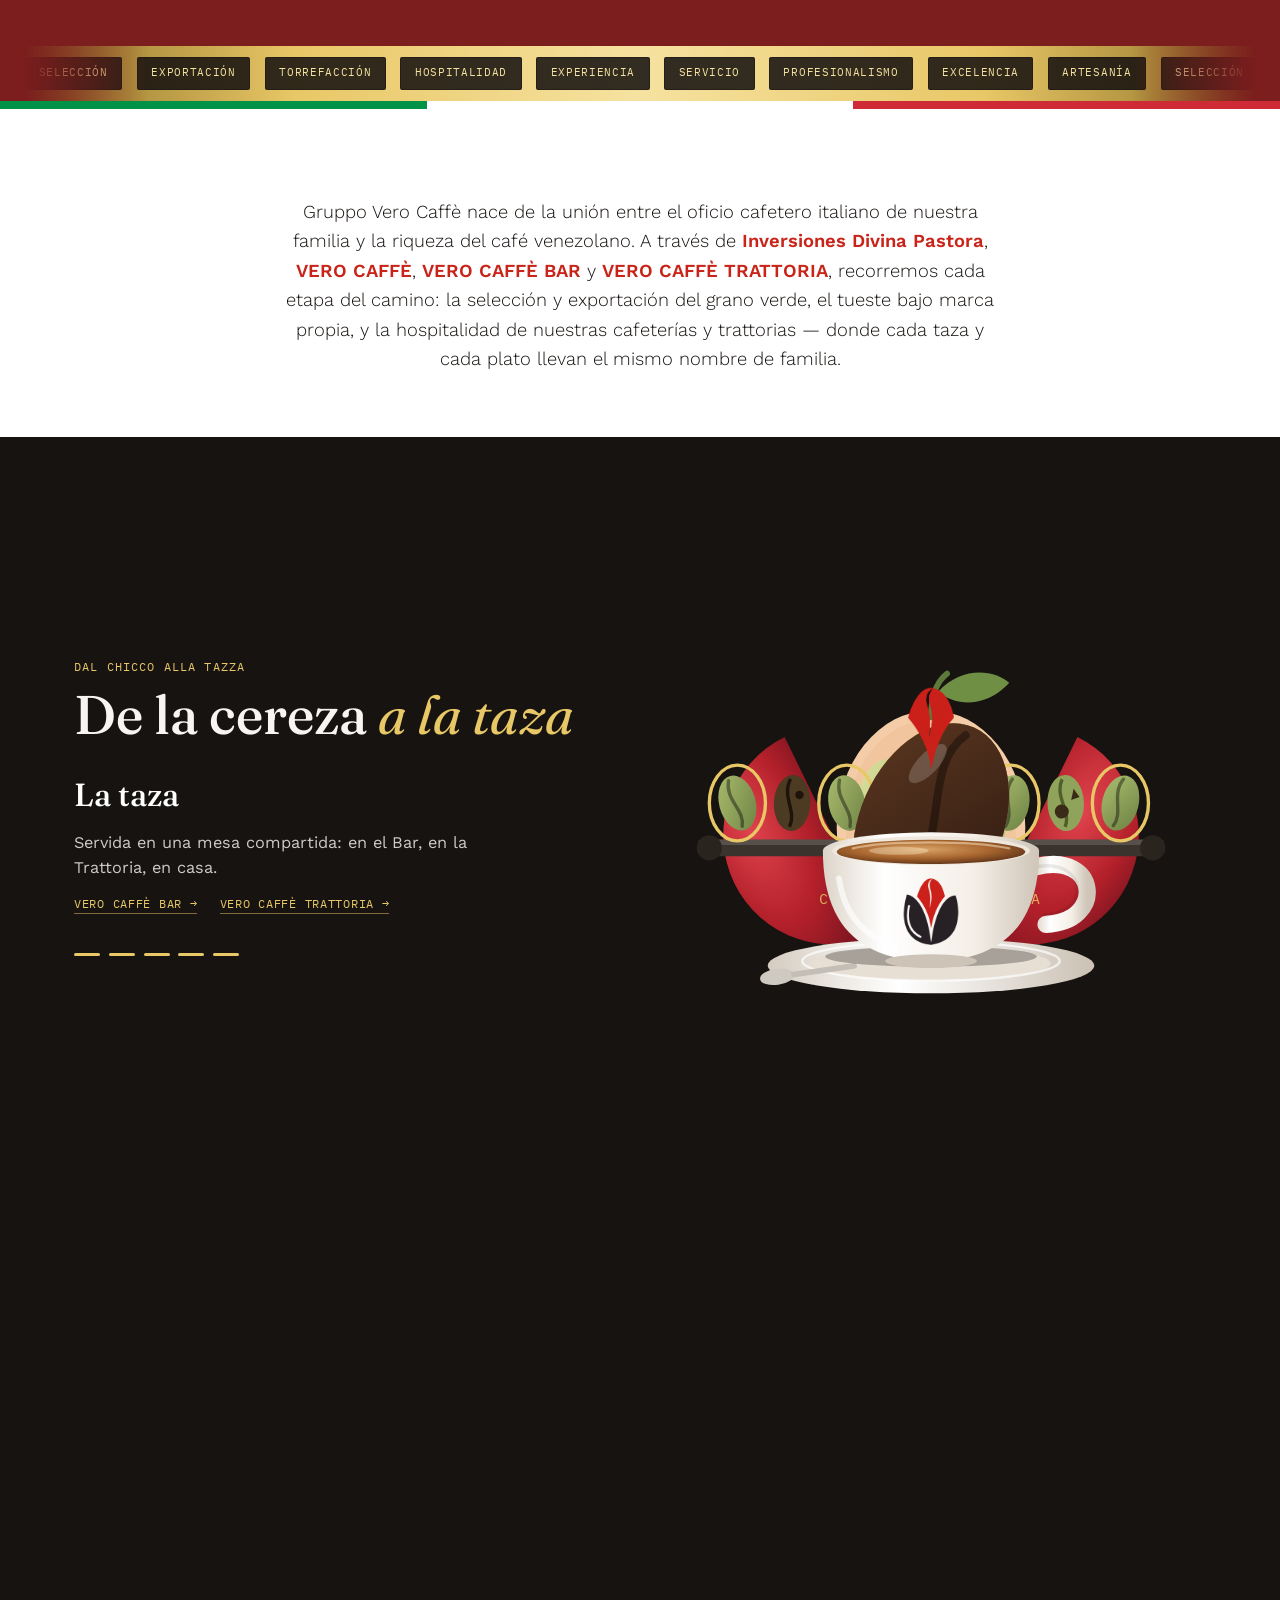
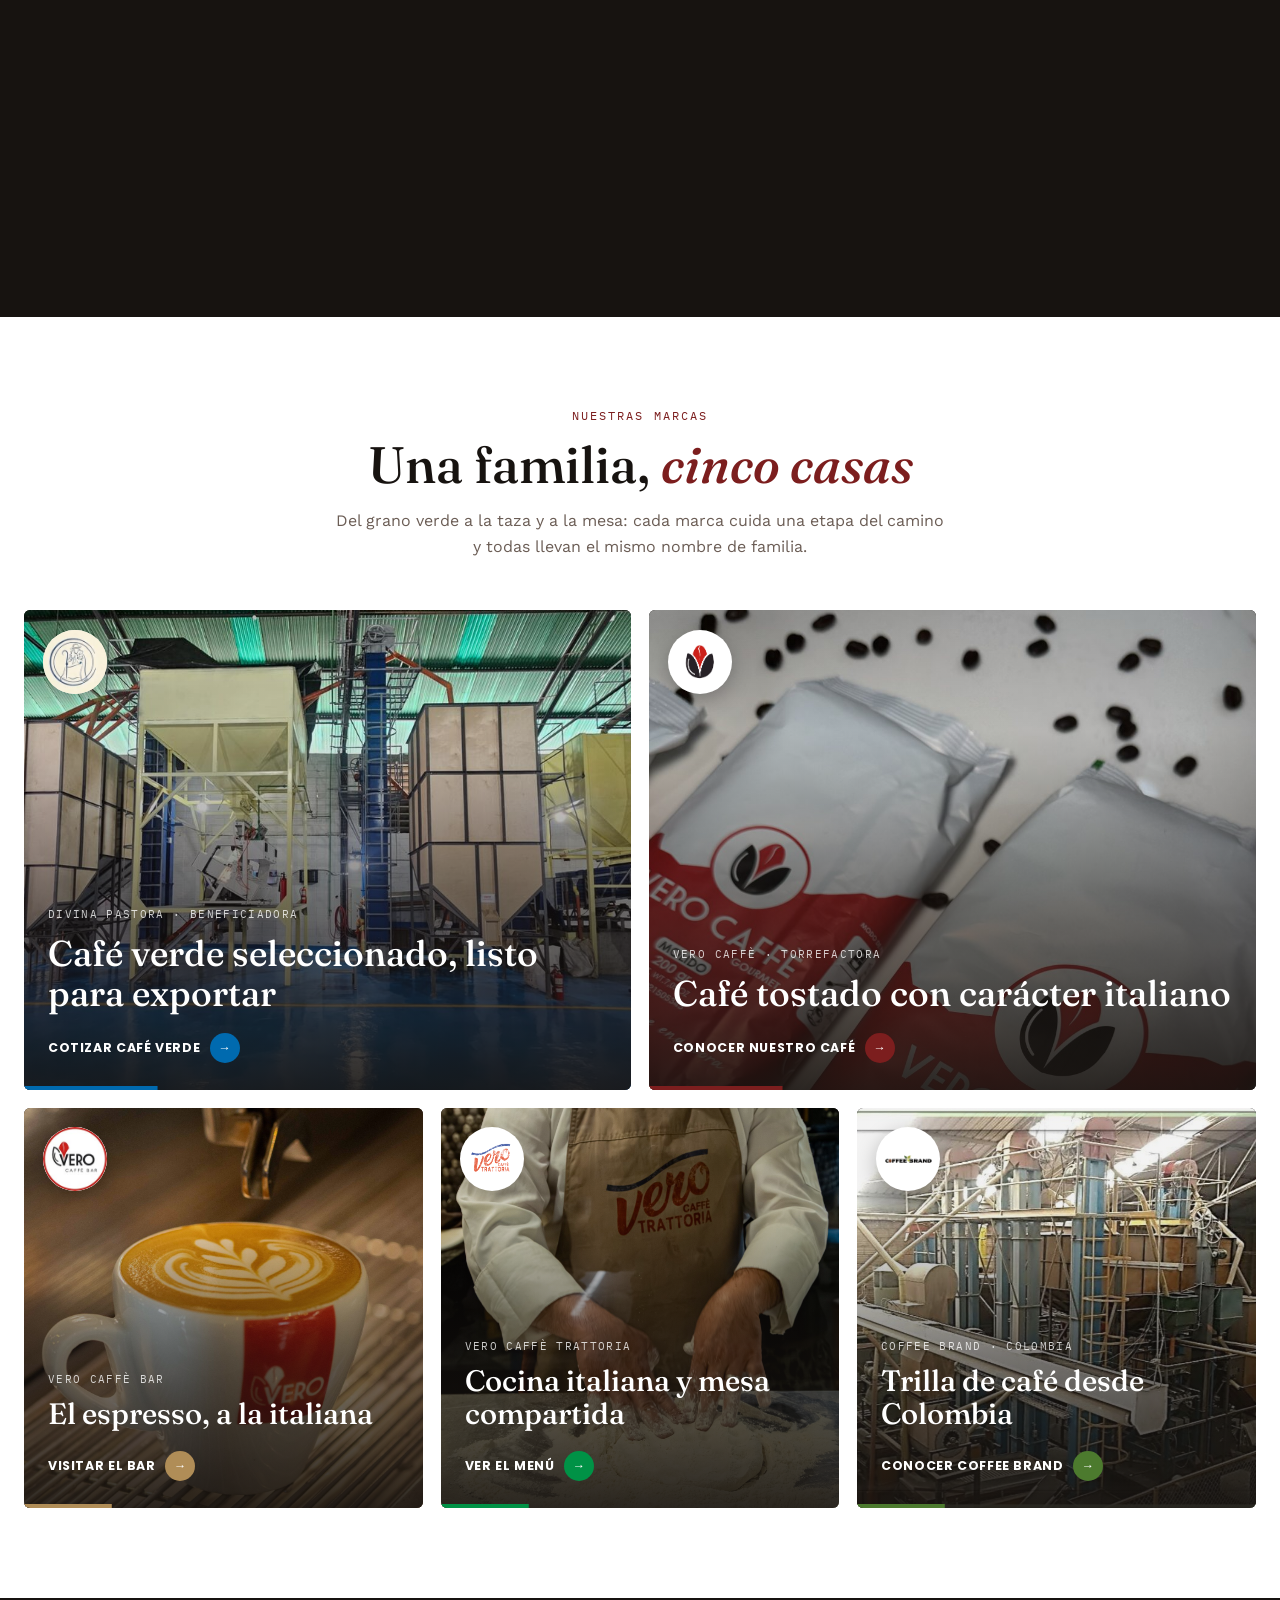
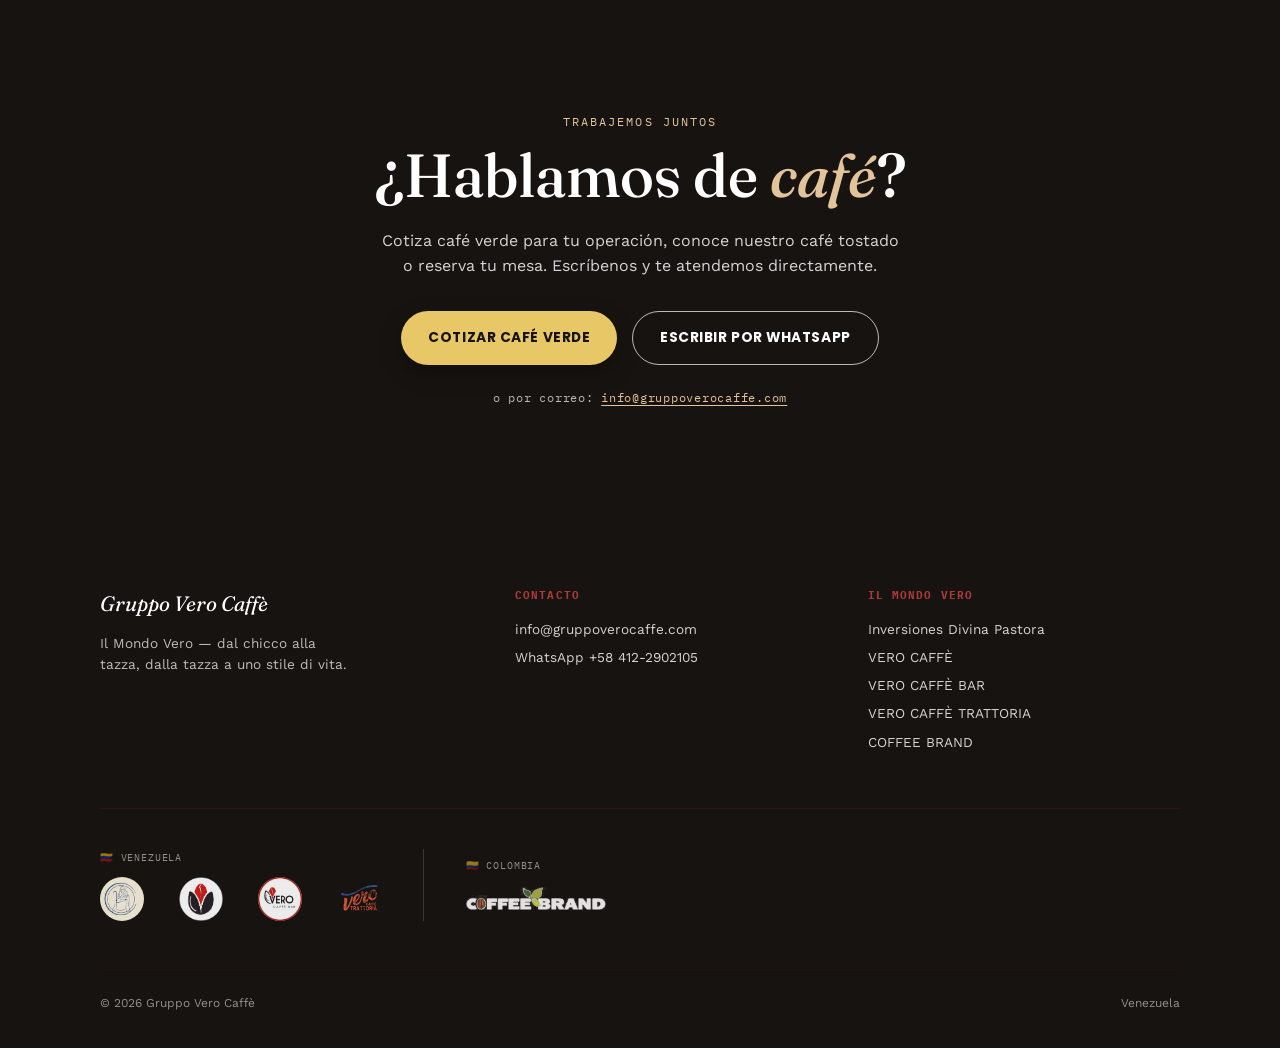
==== commit 321525a9: "Cotizador por pasos en las paginas de marca y juego "Prueba la optica" en Divina Pastora Co-Authored" ====
--- a/index.html
+++ b/index.html
@@ -7,7 +7,7 @@
 <link rel="preconnect" href="https://fonts.googleapis.com">
 <link rel="preconnect" href="https://fonts.gstatic.com" crossorigin>
 <link href="https://fonts.googleapis.com/css2?family=Fraunces:ital,opsz,wght@0,9..144,300;0,9..144,500;0,9..144,600;1,9..144,400;1,9..144,500&family=Work+Sans:wght@300;400;500;600&family=IBM+Plex+Mono:wght@400;500&family=Poppins:wght@700;800;900&family=Alex+Brush&display=swap" rel="stylesheet">
-<link rel="stylesheet" href="styles.css?v=28">
+<link rel="stylesheet" href="styles.css?v=29">
 <style>
   /* Inicio — blanco limpio, acentos rojo/verde (herencia italiana), cada marca con su propio color */
   :root{
@@ -785,7 +785,7 @@
   update();
 })();
 </script>
-<script src="script.js?v=5"></script>
+<script src="script.js?v=6"></script>
 <script>
 (function(){
   var root=document.querySelector('.reel'); if(!root) return;
--- a/styles.css
+++ b/styles.css
@@ -697,3 +697,85 @@
   .quote-fields-grid{ grid-template-columns:1fr; }
   .quote-subfields{ margin-left:0; }
 }
+
+/* ===== COTIZADOR POR PASOS ===== */
+.quote-form.is-wizard{ padding-top:1.6rem; position:relative; }
+.qw-progress{ list-style:none; display:flex; gap:0.4rem; margin:0 0 1.8rem; padding:0; }
+.qw-progress li{ flex:1; min-width:0; position:relative; }
+.qw-progress li::before{ content:""; position:absolute; left:0; right:0; top:15px; height:2px; background:var(--line); z-index:0; }
+.qw-progress li.done::before, .qw-progress li.cur::before{ background:var(--brass); }
+.qw-progress button{ position:relative; z-index:1; display:flex; flex-direction:column; align-items:flex-start; gap:0.45rem; background:none; border:0; padding:0; cursor:pointer; font:inherit; color:inherit; max-width:100%; }
+.qw-progress button:disabled{ cursor:default; }
+.qw-num{ width:30px; height:30px; border-radius:50%; display:grid; place-items:center; background:#fff; border:2px solid var(--line); font-family:'IBM Plex Mono', monospace; font-size:0.78rem; color:var(--ink-soft, #6b5847); transition:all .3s ease; }
+.qw-lbl{ font-family:'IBM Plex Mono', monospace; font-size:0.64rem; letter-spacing:0.05em; text-transform:uppercase; color:var(--ink-soft, #6b5847); white-space:nowrap; overflow:hidden; text-overflow:ellipsis; max-width:100%; }
+.qw-progress li.cur .qw-num{ background:var(--brass); border-color:var(--brass); color:#fff; box-shadow:0 0 0 5px color-mix(in srgb, var(--brass) 18%, transparent); }
+.qw-progress li.done .qw-num{ background:var(--brass); border-color:var(--brass); color:#fff; }
+.qw-progress li.cur .qw-lbl{ color:var(--espresso); font-weight:500; }
+
+.qw-step{ display:none; }
+.qw-step.on{ display:block; animation:qwIn .45s cubic-bezier(.2,.7,.2,1) both; }
+@keyframes qwIn{ from{ opacity:0; transform:translateX(16px); } to{ opacity:1; transform:none; } }
+.qw-title{ font-family:'Fraunces', serif; font-weight:500; font-size:1.45rem; margin:0 0 1.1rem; color:var(--espresso); }
+.qw-hint{ margin:-0.6rem 0 1.1rem; color:var(--ink-soft, #6b5847); font-size:0.9rem; }
+
+.qw-tiles{ display:grid; grid-template-columns:repeat(auto-fill,minmax(240px,1fr)); gap:0.8rem; }
+.qw-tiles .quote-check{ position:relative; align-items:center; gap:0.8rem; padding:1rem 3rem 1rem 1.1rem; background:#fff; border:1.5px solid var(--line); border-radius:10px; transition:border-color .25s ease, box-shadow .25s ease, transform .25s ease, background .25s ease; min-height:72px; }
+.qw-tiles .quote-check:hover{ border-color:var(--brass); transform:translateY(-2px); box-shadow:0 8px 20px rgba(0,0,0,0.07); }
+.qw-tiles .quote-check input{ position:absolute; opacity:0; inset:0; width:100%; height:100%; margin:0; cursor:pointer; }
+.qw-tiles .quote-check::after{ content:""; position:absolute; right:1rem; top:50%; width:22px; height:22px; margin-top:-11px; border-radius:50%; border:2px solid var(--line); background:#fff; transition:all .25s ease; }
+.qw-tiles .quote-check:has(input:checked){ border-color:var(--brass); background:color-mix(in srgb, var(--brass) 8%, #fff); box-shadow:0 0 0 1px var(--brass) inset; }
+.qw-tiles .quote-check:has(input:checked)::after{ background:var(--brass) url("data:image/svg+xml,%3Csvg xmlns='http://www.w3.org/2000/svg' viewBox='0 0 24 24' fill='none' stroke='white' stroke-width='3.2' stroke-linecap='round' stroke-linejoin='round'%3E%3Cpath d='M5 12.5l4.5 4.5L19 7.5'/%3E%3C/svg%3E") center/70% no-repeat; border-color:var(--brass); }
+.qw-tiles .quote-check:has(input:focus-visible){ outline:3px solid var(--brass); outline-offset:2px; }
+.qw-tiles .quote-check-label{ font-size:0.9rem; }
+
+.qw-details{ display:grid; gap:1.1rem; }
+.qw-detail{ background:#fff; border:1px solid var(--line); border-radius:10px; padding:1.2rem 1.3rem; }
+.qw-detail h4{ font-family:'IBM Plex Mono', monospace; font-size:0.72rem; letter-spacing:0.06em; text-transform:uppercase; color:var(--brass); margin:0 0 1rem; font-weight:500; }
+.qw-detail .quote-subfields{ display:block !important; margin:0; padding:0; border:0; background:none; }
+.qw-detail .quote-subfields .quote-field{ margin-bottom:1rem; }
+.qw-detail .quote-radio-row{ gap:0.6rem; }
+.qw-detail .quote-radio-row .quote-check{ border:1.5px solid var(--line); border-radius:999px; padding:0.5rem 1.1rem; cursor:pointer; transition:all .2s ease; }
+.qw-detail .quote-radio-row .quote-check:has(input:checked){ background:var(--brass); border-color:var(--brass); }
+.qw-detail .quote-radio-row .quote-check:has(input:checked) .quote-check-label{ color:#fff; }
+.qw-detail .quote-radio-row .quote-check input{ position:absolute; opacity:0; }
+.qw-detail .quote-radio-row .quote-check{ position:relative; }
+.qw-nodetail{ background:#fff; border:1px dashed var(--line); border-radius:10px; padding:1.2rem; color:var(--ink-soft, #6b5847); }
+.qw-chips{ display:flex; flex-wrap:wrap; gap:0.4rem; margin-top:0.5rem; }
+.qw-chip{ border:1.5px solid var(--line); background:#fff; border-radius:999px; padding:0.28rem 0.8rem; font-family:'IBM Plex Mono', monospace; font-size:0.74rem; cursor:pointer; color:var(--espresso); transition:all .2s ease; }
+.qw-chip:hover{ border-color:var(--brass); }
+.qw-chip.on{ background:var(--brass); border-color:var(--brass); color:#fff; }
+
+.qw-summary{ display:grid; gap:1rem; }
+.qw-sum-block{ background:#fff; border:1px solid var(--line); border-radius:10px; padding:1.1rem 1.3rem; }
+.qw-sum-head{ display:flex; justify-content:space-between; align-items:center; margin-bottom:0.7rem; font-family:'IBM Plex Mono', monospace; font-size:0.72rem; letter-spacing:0.06em; text-transform:uppercase; color:var(--brass); }
+.qw-sum-head button{ background:none; border:0; color:var(--ink-soft, #6b5847); text-decoration:underline; cursor:pointer; font:inherit; font-size:0.7rem; }
+.qw-summary dl{ display:grid; grid-template-columns:max-content 1fr; gap:0.3rem 1.1rem; margin:0; font-size:0.9rem; }
+.qw-summary dt{ color:var(--ink-soft, #6b5847); } .qw-summary dd{ margin:0; color:var(--espresso); word-break:break-word; }
+.qw-summary ul{ margin:0; padding-left:1.1rem; font-size:0.92rem; display:grid; gap:0.25rem; }
+.qw-sum-sub{ margin-top:0.8rem; } .qw-sum-sub strong{ display:block; font-size:0.88rem; margin-bottom:0.35rem; }
+
+.qw-error{ min-height:1.3rem; margin:1rem 0 0; color:#b3261e; font-size:0.88rem; }
+.qw-nav{ display:flex; align-items:center; justify-content:space-between; gap:1rem; margin-top:0.6rem; }
+.qw-back{ background:none; border:0; cursor:pointer; font-family:'IBM Plex Mono', monospace; font-size:0.78rem; letter-spacing:0.04em; text-transform:uppercase; color:var(--ink-soft, #6b5847); padding:0.8rem 0.4rem; }
+.qw-back:hover{ color:var(--espresso); }
+.qw-next{ margin-left:auto; display:inline-flex; background:var(--brass); color:#fff; border:0; border-radius:999px; padding:0.85rem 1.8rem; cursor:pointer; font-family:'IBM Plex Mono', monospace; font-size:0.8rem; letter-spacing:0.04em; text-transform:uppercase; transition:transform .2s ease, box-shadow .2s ease; }
+.qw-next:hover{ transform:translateY(-2px); box-shadow:0 10px 22px rgba(0,0,0,0.18); }
+.qw-last{ margin-left:auto; } .qw-last .quote-submit{ margin-top:0; }
+.qw-next:focus-visible, .qw-back:focus-visible, .qw-chip:focus-visible, .qw-progress button:focus-visible{ outline:3px solid var(--brass); outline-offset:3px; }
+
+.qw-success{ display:none; text-align:center; padding:2.2rem 1rem; }
+.quote-form.qw-done > :not(.qw-success){ display:none !important; }
+.quote-form.qw-done .qw-success{ display:block; animation:qwIn .5s ease both; }
+.qw-check{ width:68px; height:68px; margin:0 auto 1.2rem; border-radius:50%; background:var(--brass); color:#fff; display:grid; place-items:center; font-size:2rem; box-shadow:0 0 0 10px color-mix(in srgb, var(--brass) 16%, transparent); }
+.qw-success h3{ font-family:'Fraunces', serif; font-weight:500; font-size:1.7rem; margin:0 0 0.6rem; }
+.qw-success p{ max-width:46ch; margin:0 auto; color:var(--ink-soft, #6b5847); }
+.qw-success-actions{ display:flex; flex-wrap:wrap; gap:0.8rem; justify-content:center; margin-top:1.6rem; }
+.qw-success-actions button{ border-radius:999px; padding:0.8rem 1.4rem; cursor:pointer; font-family:'IBM Plex Mono', monospace; font-size:0.76rem; letter-spacing:0.04em; text-transform:uppercase; border:1.5px solid var(--brass); background:var(--brass); color:#fff; }
+.qw-success-actions .qw-again{ background:none; color:var(--brass); }
+
+@media (max-width:640px){
+  .qw-lbl{ display:none; } .qw-progress li.cur .qw-lbl{ display:block; }
+  .qw-tiles{ grid-template-columns:1fr; }
+  .qw-summary dl{ grid-template-columns:1fr; gap:0; } .qw-summary dd{ margin-bottom:0.5rem; }
+}
+@media (prefers-reduced-motion:reduce){ .qw-step.on, .quote-form.qw-done .qw-success{ animation:none; } .qw-tiles .quote-check{ transition:none; } }
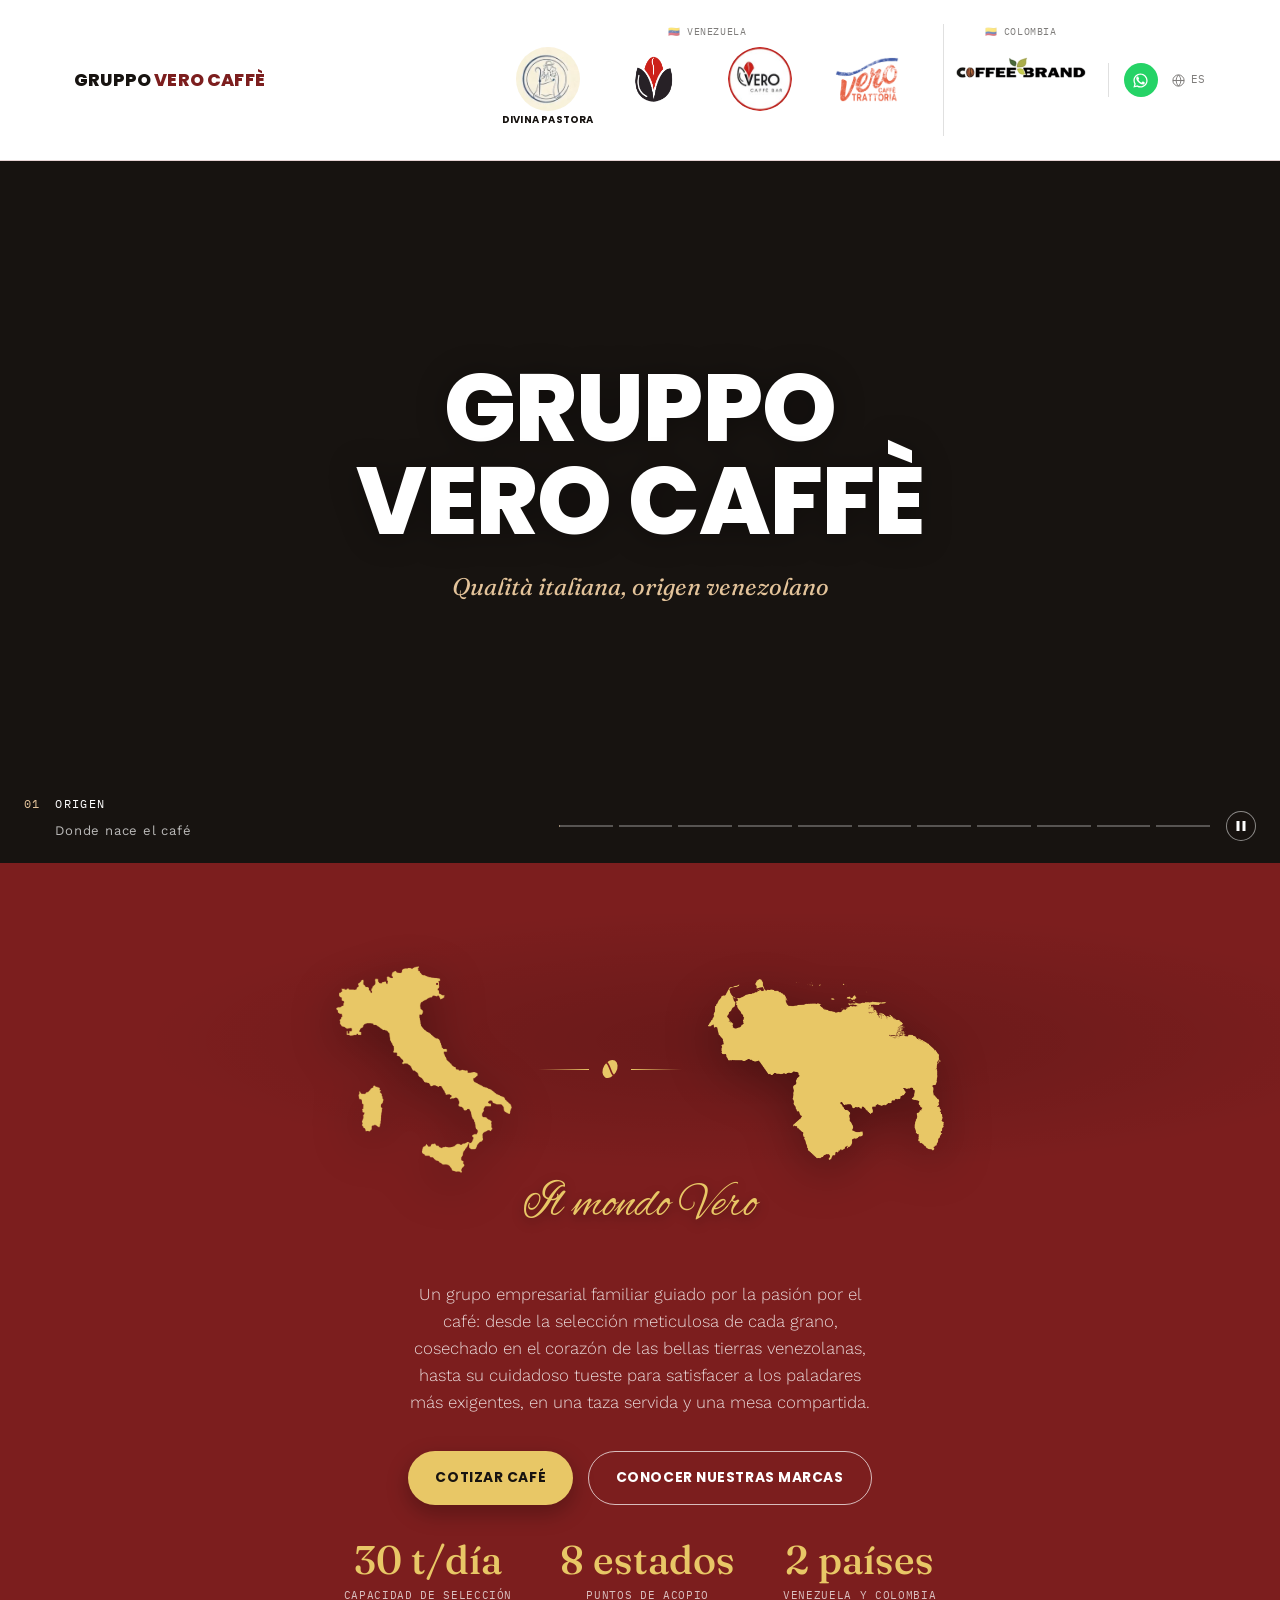
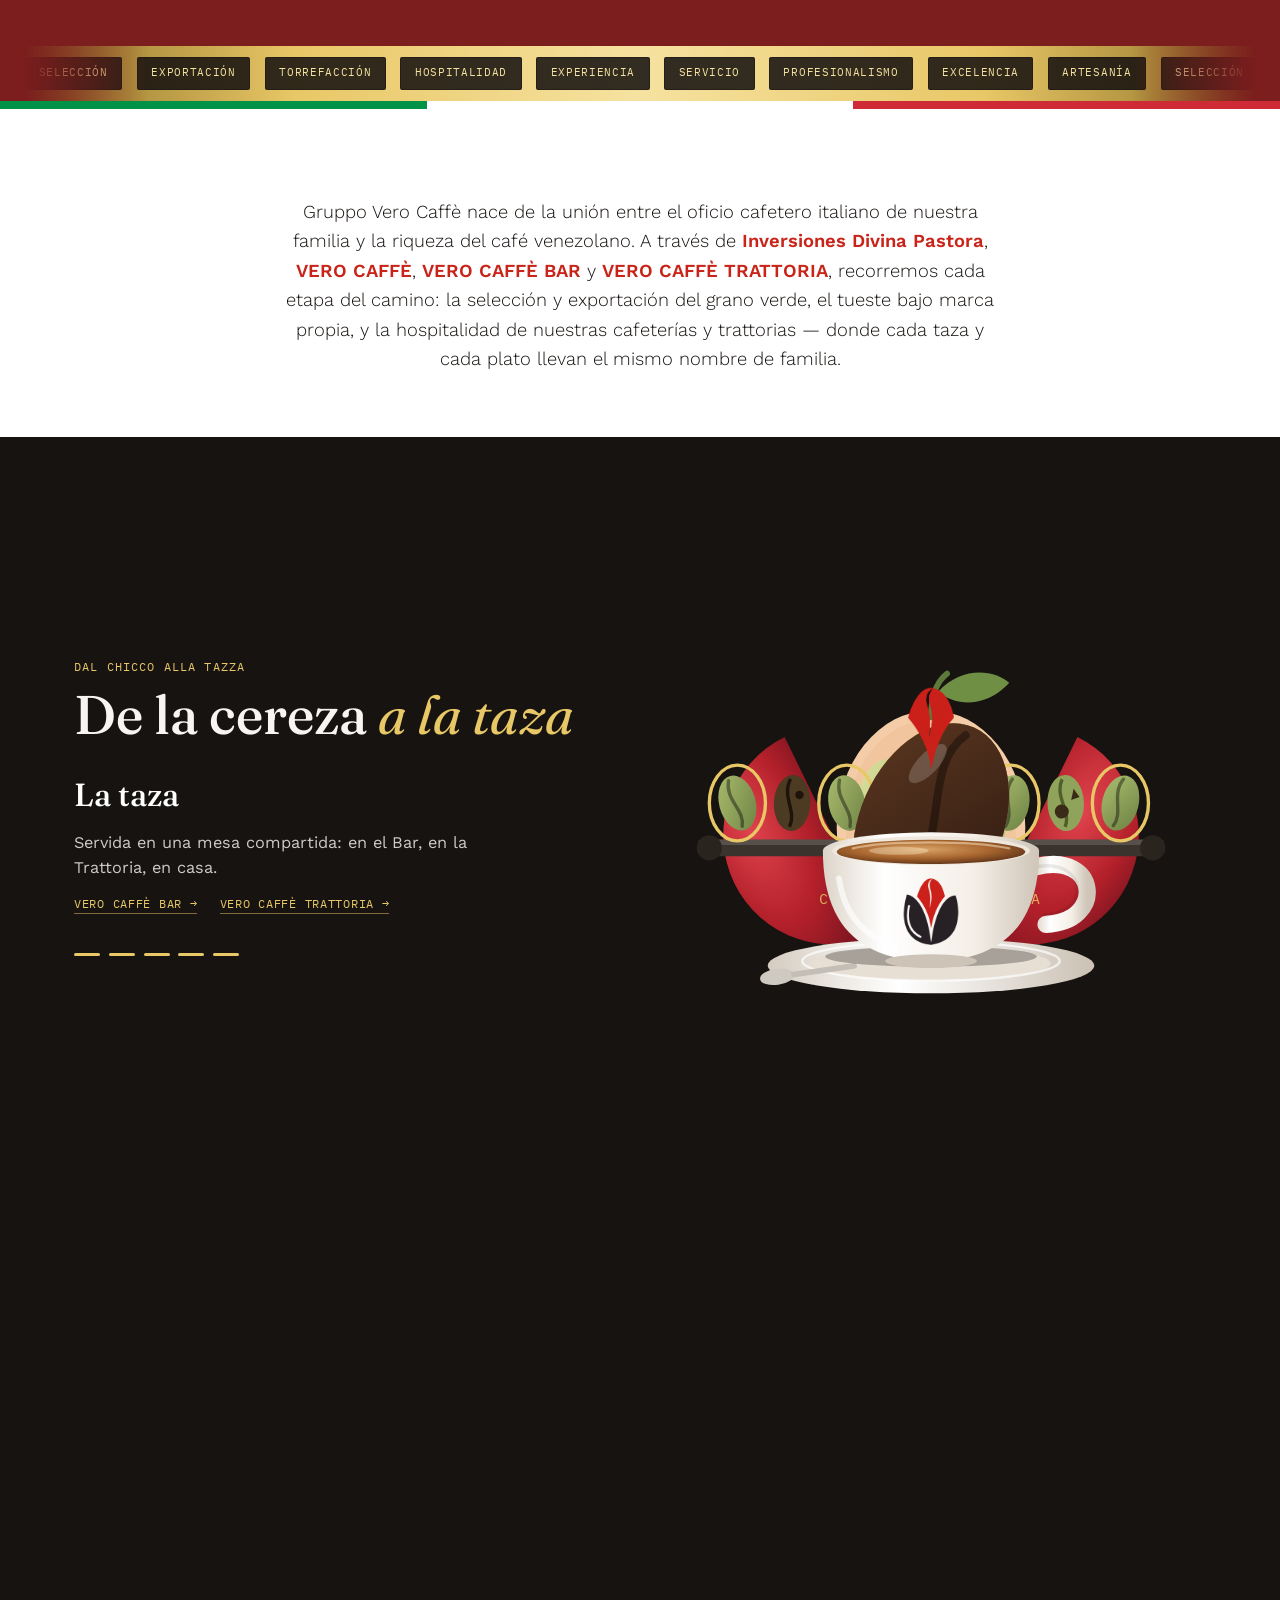
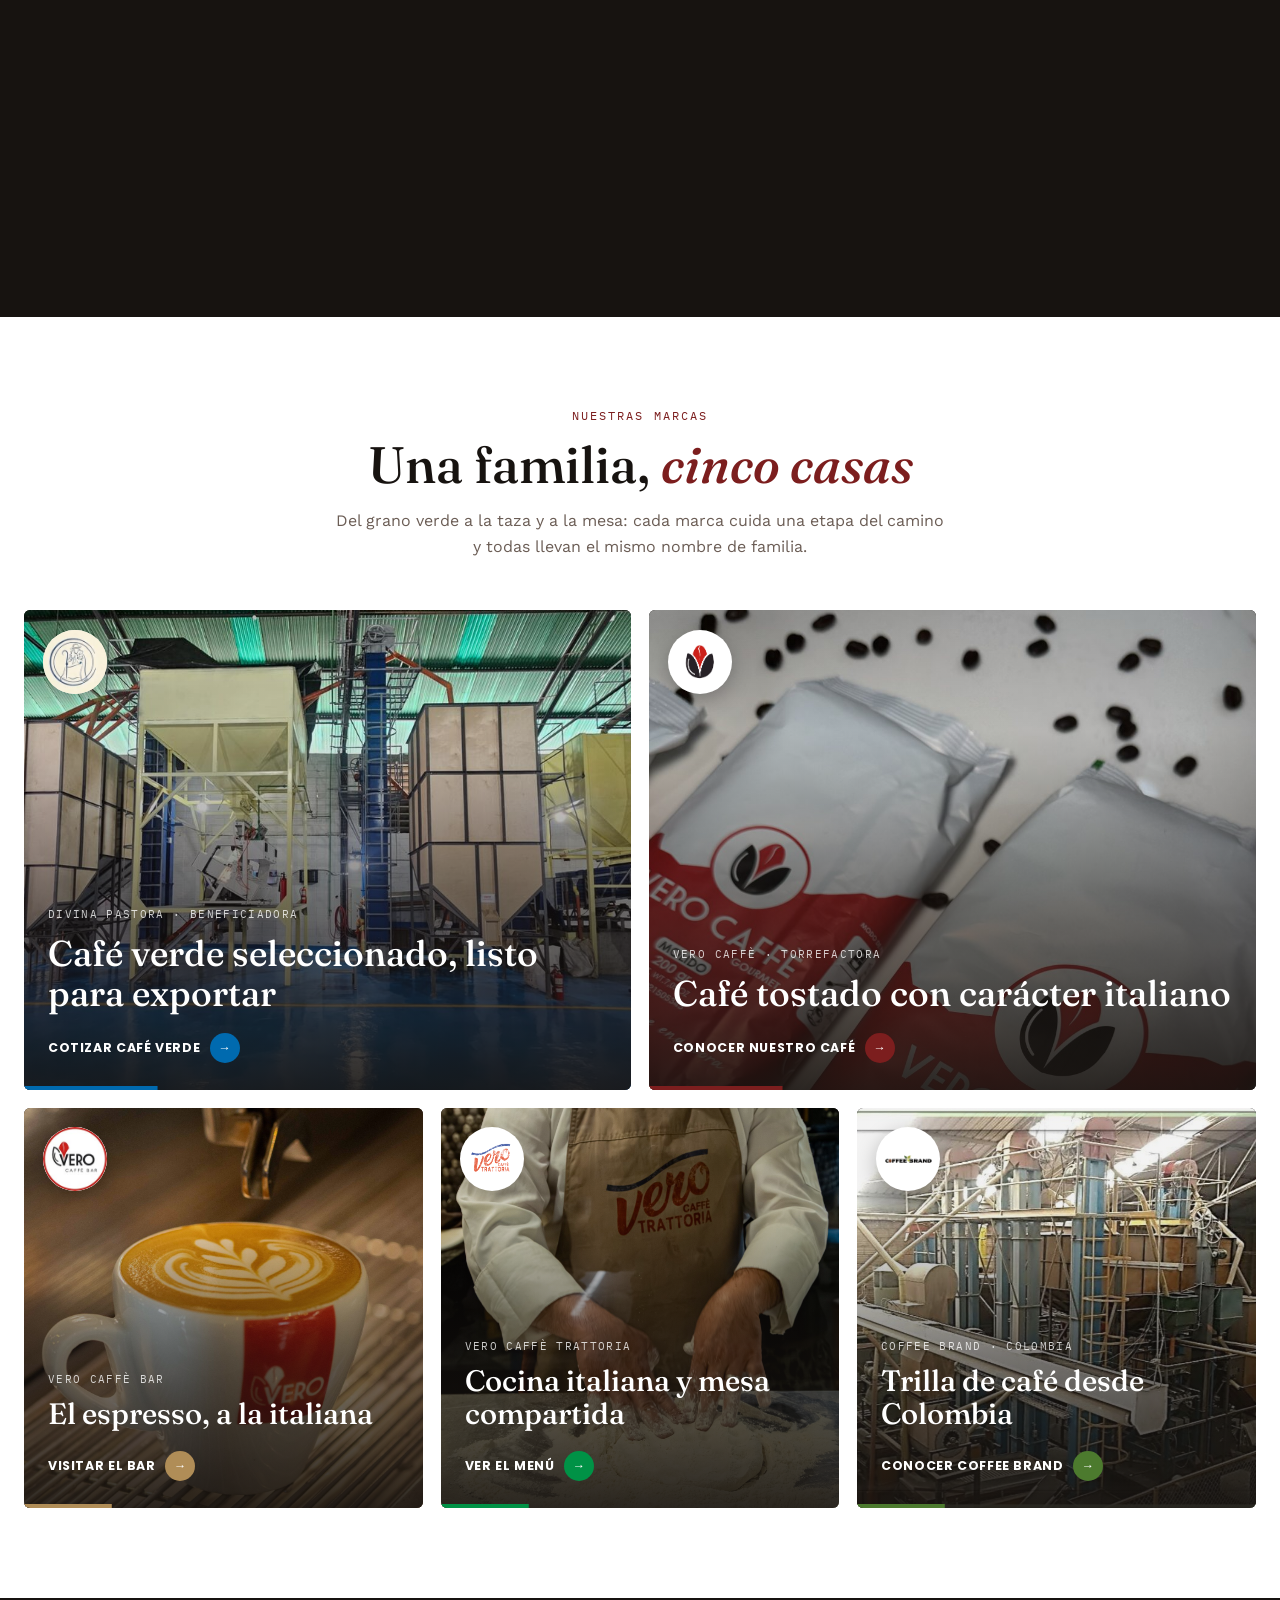
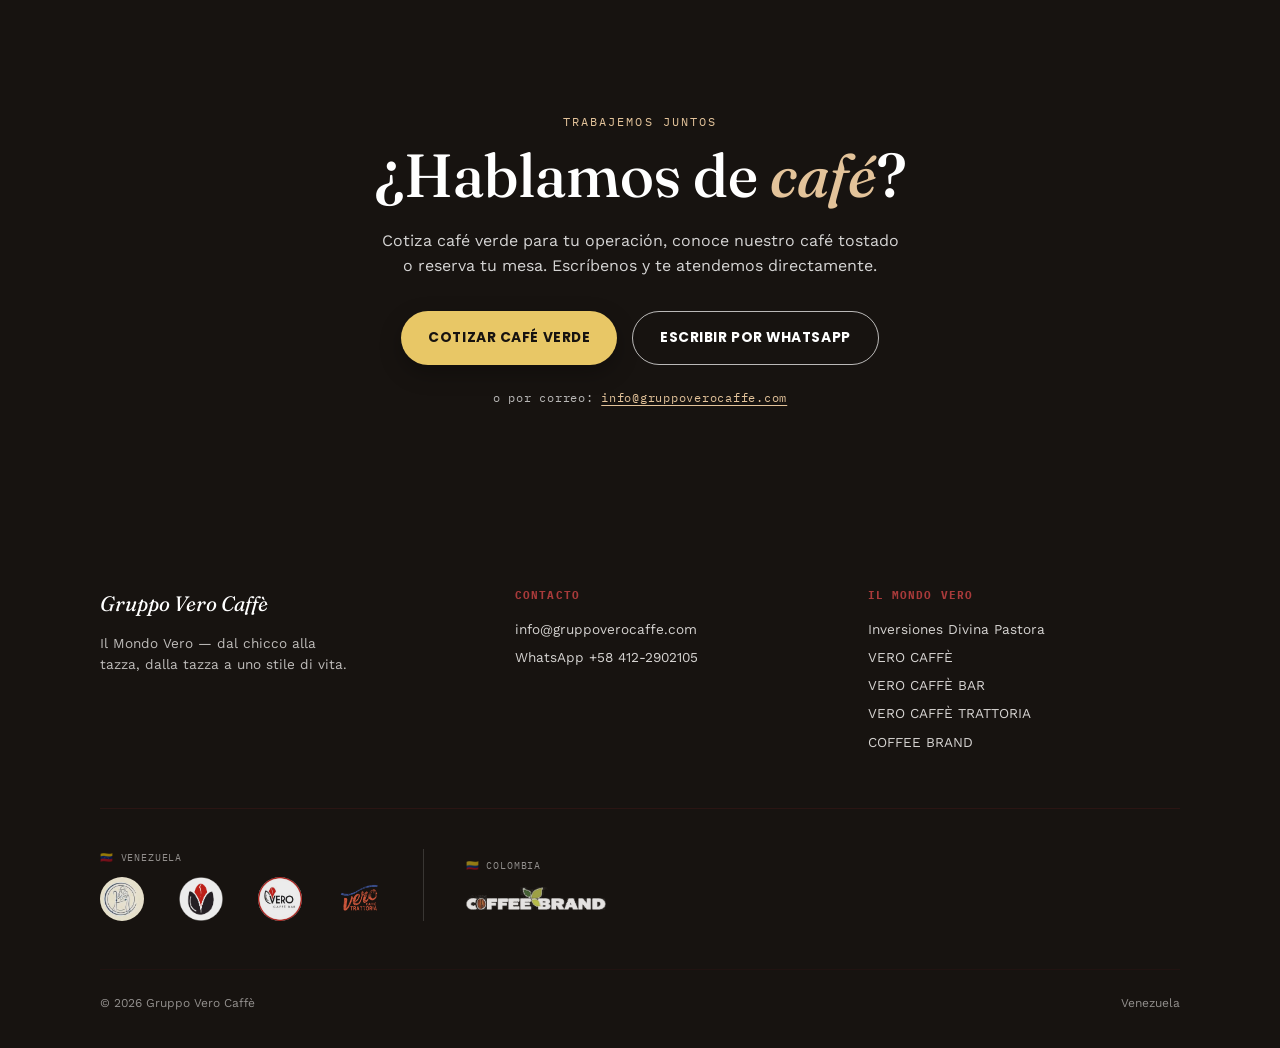
==== commit 8e8c34dd: "Sitio en tres idiomas: activar ingles e italiano con selector en el encabezado Co-Authored-By: Claud" ====
--- a/index.html
+++ b/index.html
@@ -408,9 +408,9 @@
         <details class="lang-switch">
         <summary><svg viewBox="0 0 24 24" fill="none" stroke="currentColor" stroke-width="1.6"><circle cx="12" cy="12" r="9"/><path d="M3 12h18M12 3c2.4 2.5 3.7 5.7 3.7 9s-1.3 6.5-3.7 9c-2.4-2.5-3.7-5.7-3.7-9s1.3-6.5 3.7-9z"/></svg><span>ES</span></summary>
         <div class="lang-menu">
-          <a href="#" class="active">Español <small>ES</small></a>
-          <a href="#" class="soon">English <small>próx.</small></a>
-          <a href="#" class="soon">Italiano <small>próx.</small></a>
+          <a href="#" data-lang="es" class="active">Español <small>ES</small></a>
+          <a href="#" data-lang="en">English <small>EN</small></a>
+          <a href="#" data-lang="it">Italiano <small>IT</small></a>
           <a href="#" class="soon">Русский <small>próx.</small></a>
           <a href="#" class="soon">中文 <small>próx.</small></a>
         </div>
@@ -786,6 +786,7 @@
 })();
 </script>
 <script src="script.js?v=6"></script>
+<script src="i18n.js?v=1"></script>
 <script>
 (function(){
   var root=document.querySelector('.reel'); if(!root) return;
